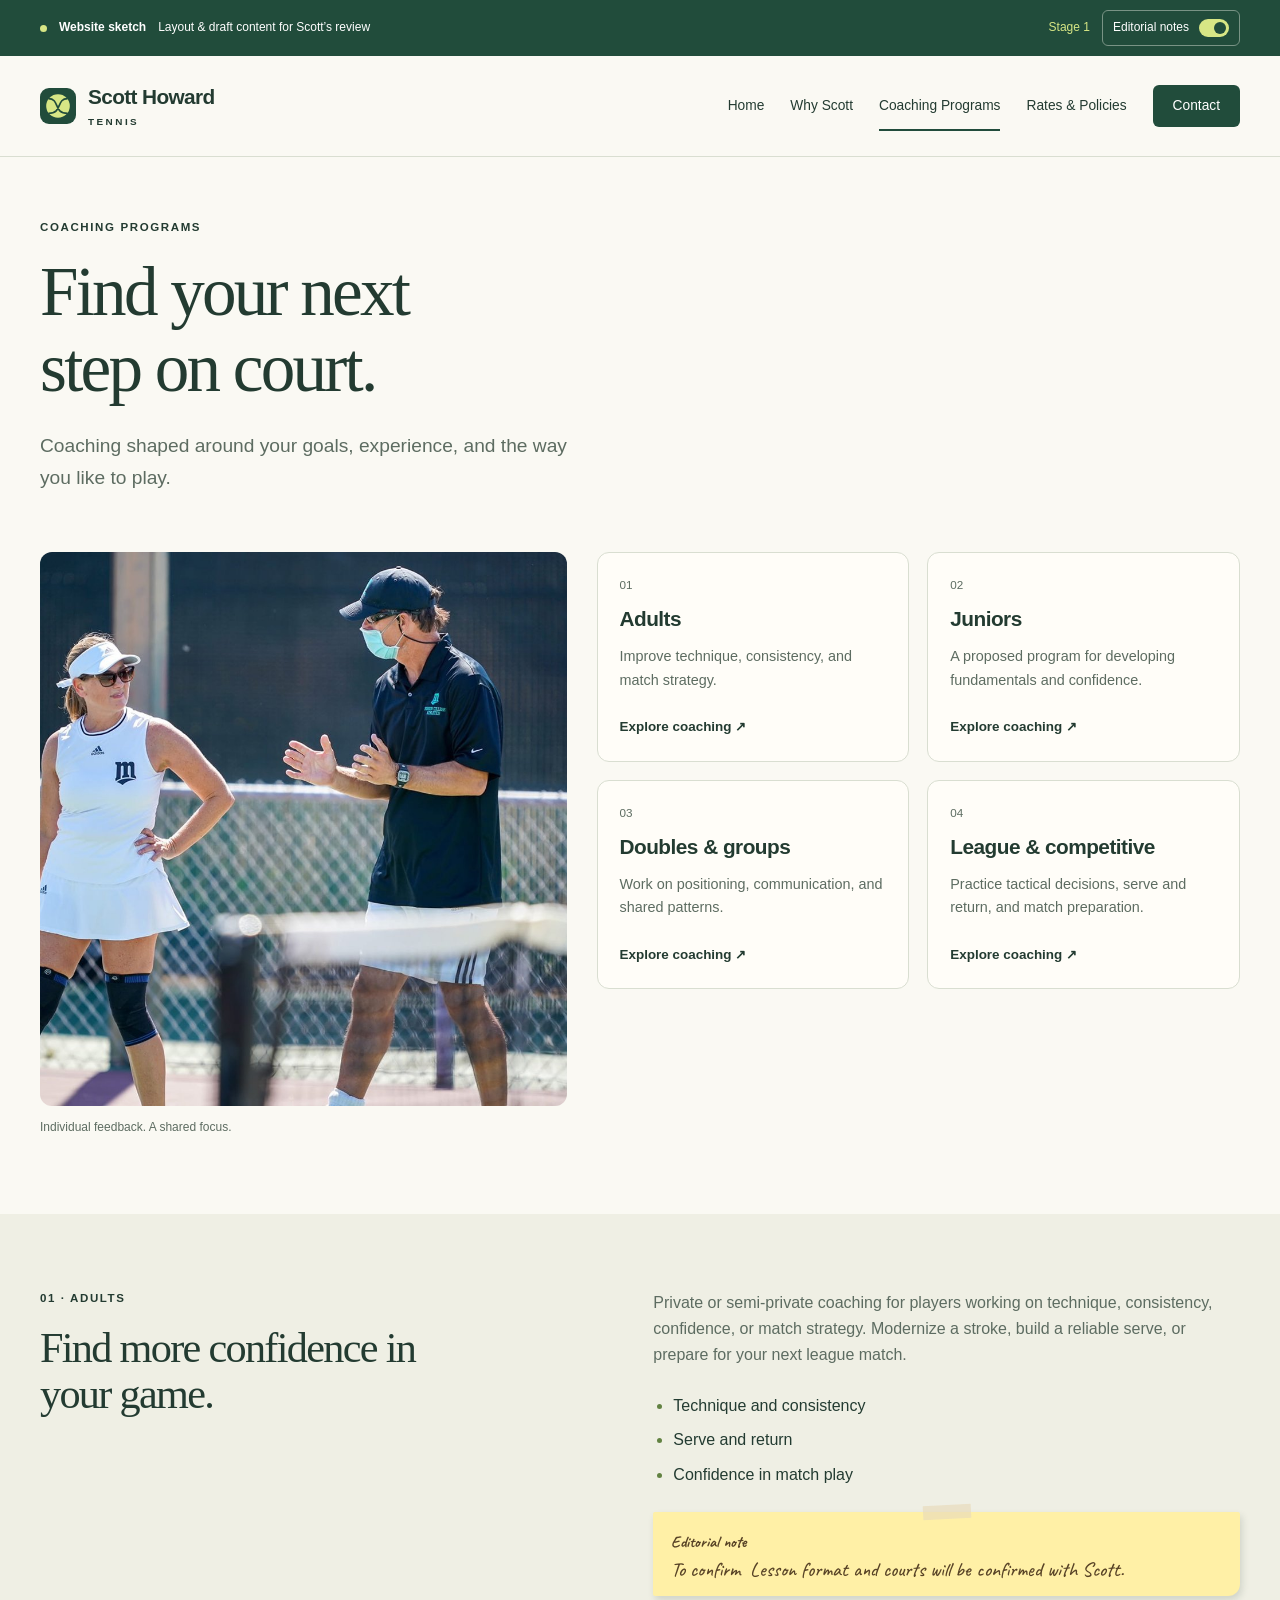
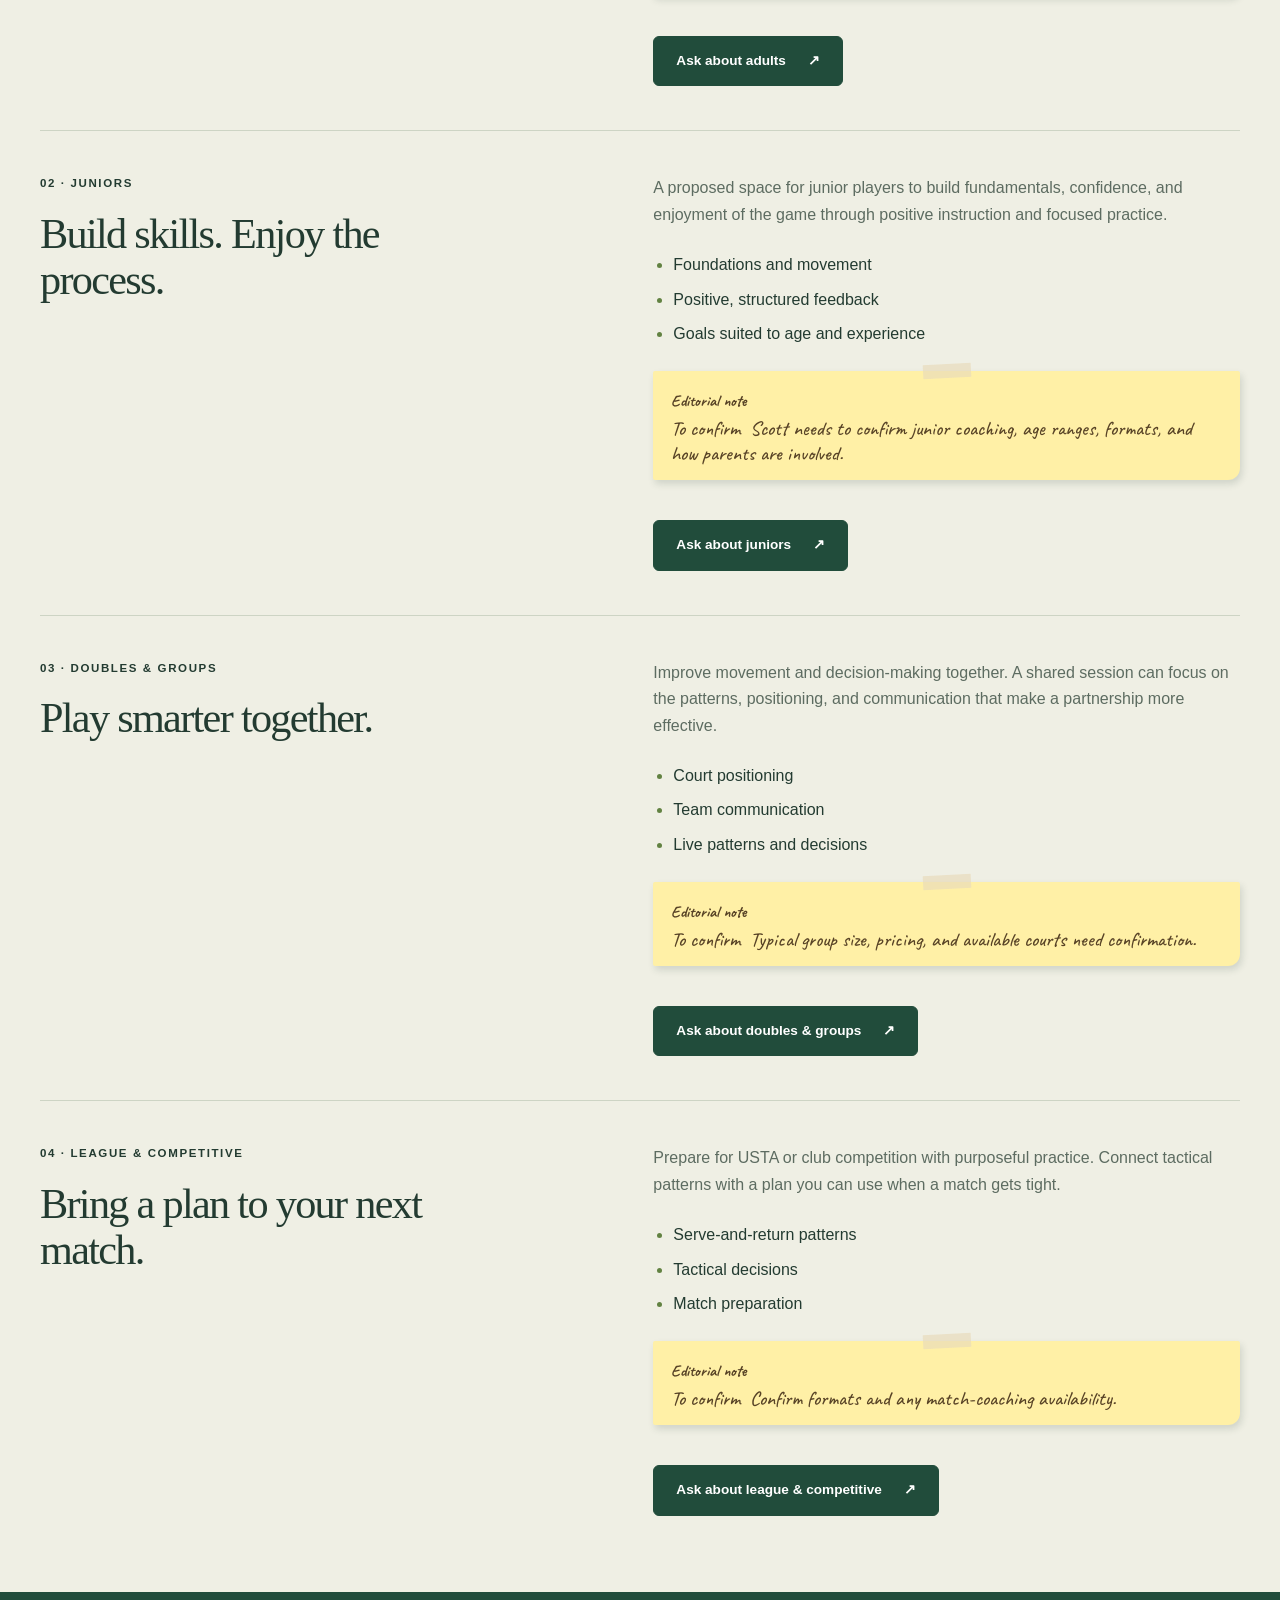
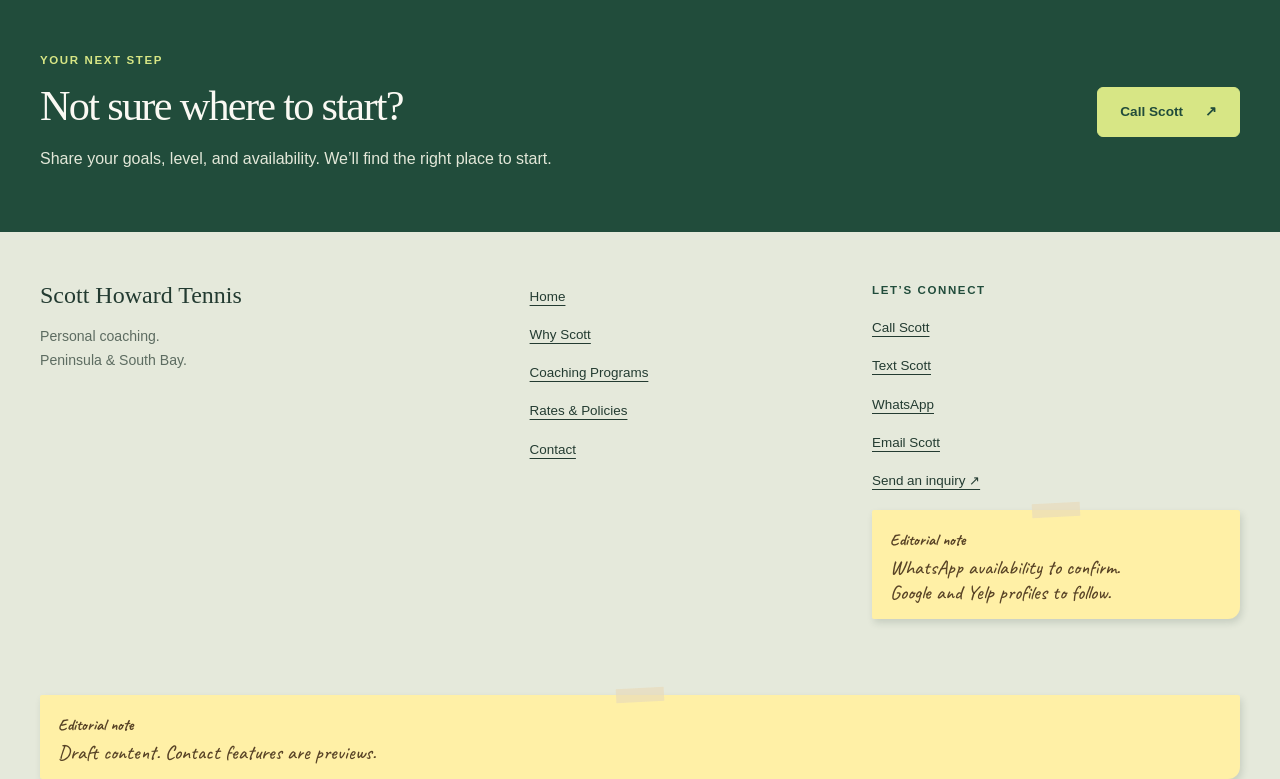
==== site/coaching-programs.html @ 25656913 "feat: add teaching clips and refine contact and payment flows" ====
<!doctype html>
<html lang="en">
<head>
  <meta charset="utf-8">
  <meta name="viewport" content="width=device-width, initial-scale=1">
  <meta name="robots" content="noindex, nofollow">
  <meta name="description" content="Layout preview for Scott Howard Tennis: personal coaching on the Peninsula and South Bay. Draft content for review.">
  <title>Coaching Programs — Scott Howard Tennis · Preview</title>
  <link rel="icon" href="assets/favicon.svg" type="image/svg+xml">
  <link rel="stylesheet" href="assets/css/styles.css">
  <script src="assets/js/site.js" defer></script>
</head>
<body>
  <a class="skip-link" href="#main">Skip to content</a>
  <aside class="preview-banner" aria-label="Preview status"><div class="container"><span class="preview-dot" aria-hidden="true"></span><strong>Website sketch</strong><span>Layout & draft content for Scott’s review</span><span class="preview-phase">Stage 1</span><button class="editorial-toggle" type="button" aria-pressed="true" aria-label="Show editorial notes" hidden><span>Editorial notes</span><span class="toggle-track" aria-hidden="true"></span></button></div></aside>
  <header class="site-header"><div class="container header-layout"><a class="brand" href="index.html" aria-label="Scott Howard Tennis home"><img src="assets/favicon.svg" alt="" width="36" height="36"><span>Scott Howard<small>TENNIS</small></span></a><nav class="desktop-nav" aria-label="Main navigation"><a href="index.html">Home</a><a href="why-scott.html">Why Scott</a><a href="coaching-programs.html" aria-current="page">Coaching Programs</a><a href="rates-and-policies.html">Rates & Policies</a><a href="contact.html">Contact</a></nav><details class="mobile-menu"><summary>Menu <span aria-hidden="true">☰</span></summary><nav aria-label="Mobile navigation"><a href="index.html">Home</a><a href="why-scott.html">Why Scott</a><a href="coaching-programs.html" aria-current="page">Coaching Programs</a><a href="rates-and-policies.html">Rates & Policies</a><a href="contact.html">Contact</a></nav></details></div></header>
  <main id="main"><header class="page-intro"><div class="container"><p class="eyebrow">Coaching programs</p><h1>Find your next<br>step on court.</h1><p class="lead">Coaching shaped around your goals, experience, and the way you like to play.</p></div></header><section class="section section-top"><div class="container program-overview"><figure class="photo "><img src="assets/images/teaching-tennis.jpg" alt="Scott Howard giving an adult player instruction beside the tennis net" width="1600" height="967" loading="lazy"><figcaption>Individual feedback. A shared focus.</figcaption></figure><div class="card-grid audience-grid"><a class="audience-card" href="#adults"><span class="card-number">01</span><h3>Adults</h3><p>Improve technique, consistency, and match strategy.</p><span class="text-link">Explore coaching <span aria-hidden="true">↗</span></span></a><a class="audience-card" href="#juniors"><span class="card-number">02</span><h3>Juniors</h3><p>A proposed program for developing fundamentals and confidence.</p><span class="text-link">Explore coaching <span aria-hidden="true">↗</span></span></a><a class="audience-card" href="#doubles-groups"><span class="card-number">03</span><h3>Doubles & groups</h3><p>Work on positioning, communication, and shared patterns.</p><span class="text-link">Explore coaching <span aria-hidden="true">↗</span></span></a><a class="audience-card" href="#competitive"><span class="card-number">04</span><h3>League & competitive</h3><p>Practice tactical decisions, serve and return, and match preparation.</p><span class="text-link">Explore coaching <span aria-hidden="true">↗</span></span></a></div></div></section><section class="section section-tinted"><div class="container program-sections"><article id="adults" class="program-detail"><div><p class="eyebrow">01 · Adults</p><h2>Find more confidence in your game.</h2></div><div class="prose"><p>Private or semi-private coaching for players working on technique, consistency, confidence, or match strategy. Modernize a stroke, build a reliable serve, or prepare for your next league match.</p><ul class="check-list"><li>Technique and consistency</li><li>Serve and return</li><li>Confidence in match play</li></ul><p data-editorial-note class="draft-note"><span>To confirm</span> Lesson format and courts will be confirmed with Scott.</p><a class="button" href="contact.html#inquiry">Ask about adults<span aria-hidden="true">↗</span></a></div></article><article id="juniors" class="program-detail"><div><p class="eyebrow">02 · Juniors</p><h2>Build skills. Enjoy the process.</h2></div><div class="prose"><p>A proposed space for junior players to build fundamentals, confidence, and enjoyment of the game through positive instruction and focused practice.</p><ul class="check-list"><li>Foundations and movement</li><li>Positive, structured feedback</li><li>Goals suited to age and experience</li></ul><p data-editorial-note class="draft-note"><span>To confirm</span> Scott needs to confirm junior coaching, age ranges, formats, and how parents are involved.</p><a class="button" href="contact.html#inquiry">Ask about juniors<span aria-hidden="true">↗</span></a></div></article><article id="doubles-groups" class="program-detail"><div><p class="eyebrow">03 · Doubles & groups</p><h2>Play smarter together.</h2></div><div class="prose"><p>Improve movement and decision-making together. A shared session can focus on the patterns, positioning, and communication that make a partnership more effective.</p><ul class="check-list"><li>Court positioning</li><li>Team communication</li><li>Live patterns and decisions</li></ul><p data-editorial-note class="draft-note"><span>To confirm</span> Typical group size, pricing, and available courts need confirmation.</p><a class="button" href="contact.html#inquiry">Ask about doubles & groups<span aria-hidden="true">↗</span></a></div></article><article id="competitive" class="program-detail"><div><p class="eyebrow">04 · League & competitive</p><h2>Bring a plan to your next match.</h2></div><div class="prose"><p>Prepare for USTA or club competition with purposeful practice. Connect tactical patterns with a plan you can use when a match gets tight.</p><ul class="check-list"><li>Serve-and-return patterns</li><li>Tactical decisions</li><li>Match preparation</li></ul><p data-editorial-note class="draft-note"><span>To confirm</span> Confirm formats and any match-coaching availability.</p><a class="button" href="contact.html#inquiry">Ask about league & competitive<span aria-hidden="true">↗</span></a></div></article></div></section><section class="cta-section"><div class="container cta-layout"><div><p class="eyebrow">Your next step</p><h2>Not sure where to start?</h2><p>Share your goals, level, and availability. We’ll find the right place to start.</p></div><a class="button" href="tel:+16502813680">Call Scott<span aria-hidden="true">↗</span></a></div></section></main>
  <footer class="site-footer"><div class="container"><div class="footer-main"><div><a class="footer-brand" href="index.html">Scott Howard Tennis</a><p>Personal coaching.<br>Peninsula & South Bay.</p></div><nav class="footer-nav" aria-label="Footer navigation"><a href="index.html">Home</a><a href="why-scott.html">Why Scott</a><a href="coaching-programs.html">Coaching Programs</a><a href="rates-and-policies.html">Rates & Policies</a><a href="contact.html">Contact</a></nav><div class="footer-contact"><p class="eyebrow">Let’s connect</p><div class="footer-contact-links"><a class="contact-link" href="tel:+16502813680">Call Scott</a><a class="contact-link" href="sms:+16502813680">Text Scott</a><a class="contact-link" href="https://wa.me/16502813680?text=Hi%20Scott%2C%20I%27d%20like%20to%20ask%20about%20tennis%20coaching.%20My%20level%2C%20goals%2C%20preferred%20location%2C%20and%20availability%20are%3A">WhatsApp</a><a class="contact-link" href="mailto:jscottiehoward61@yahoo.com?subject=Tennis%20coaching%20inquiry">Email Scott</a><a href="contact.html#inquiry">Send an inquiry ↗</a></div><p data-editorial-note class="small">WhatsApp availability to confirm.<br>Google and Yelp profiles to follow.</p></div></div><div class="footer-bottom" data-editorial-note><span>Draft content. Contact features are previews.</span></div></div></footer>
</body>
</html>
---- site/assets/css/styles.css ----
:root {
  --paper: #faf9f3;
  --tint: #efefe4;
  --ink: #233b31;
  --green: #214c3b;
  --muted: #5d6c61;
  --line: #d9ded1;
  --lime: #d7e685;
  --draft: #7e5128;
  --radius: 12px;
  --editorial-bar-height: 80px;
}
* { box-sizing: border-box; }
html { scroll-behavior: smooth; scroll-padding-top: calc(var(--editorial-bar-height) + 24px); }
body { margin: 0; background: var(--paper); color: var(--ink); font-family: -apple-system, BlinkMacSystemFont, 'Segoe UI', sans-serif; font-size: 16px; line-height: 1.65; }
a { color: inherit; text-underline-offset: 4px; }
a:hover { text-decoration-thickness: 2px; }
img { display: block; width: 100%; height: auto; }
button, input, select, textarea { font: inherit; }
button, a, summary { -webkit-tap-highlight-color: transparent; }
:focus-visible { outline: 3px solid #527523; outline-offset: 5px; }
h1, h2, h3, p, figure { margin: 0; }
h1, h2, h3 { line-height: 1.1; font-weight: 600; letter-spacing: -.04em; }
h1, h2 { font-family: Georgia, 'Times New Roman', serif; font-weight: 400; }
h1 { font-size: clamp(2.8rem, 5.4vw, 5.25rem); }
h2 { font-size: clamp(2.1rem, 3.3vw, 3.2rem); }
h3 { font-size: 1.3rem; letter-spacing: -.025em; }
p + p { margin-top: 16px; }
p { overflow-wrap: break-word; }
.container { width: min(1200px, calc(100% - 80px)); margin-inline: auto; }
.eyebrow { font-size: .72rem; font-weight: 700; letter-spacing: .14em; text-transform: uppercase; line-height: 1.5; }
.lead { font-size: clamp(1.05rem, 1.6vw, 1.2rem); color: var(--muted); max-width: 560px; }
.small { font-size: .82rem; }
.muted { color: var(--muted); }
.preview-banner { position: sticky; top: 0; z-index: 6; background: var(--green); color: #fff; font-size: .75rem; }
.preview-banner .container { display: flex; flex-wrap: wrap; align-items: center; gap: 12px; padding-block: 10px; }
.preview-dot { width: 7px; height: 7px; border-radius: 50%; background: var(--lime); flex-shrink: 0; }
.preview-phase { margin-left: auto; color: var(--lime); }
.editorial-toggle { display: inline-flex; align-items: center; gap: 10px; min-height: 36px; padding: 6px 10px; border: 1px solid #799385; border-radius: 6px; background: transparent; color: #fff; font-size: .75rem; cursor: pointer; }
.editorial-toggle[hidden] { display: none; }
.editorial-toggle:hover { background: #ffffff14; }
.editorial-toggle:focus-visible { outline-color: var(--lime); }
.toggle-track { display: inline-block; width: 30px; height: 18px; padding: 3px; border-radius: 20px; background: #718176; }
.toggle-track::after { content: ''; display: block; width: 12px; height: 12px; border-radius: 50%; background: #fff; }
.editorial-toggle[aria-pressed="true"] .toggle-track { background: var(--lime); }
.editorial-toggle[aria-pressed="true"] .toggle-track::after { transform: translateX(12px); background: var(--green); }
[data-editorial-placeholder] { display: none; }
html[data-editorial-notes-hidden] [data-editorial-note] { display: none !important; }
html[data-editorial-notes-hidden] [data-editorial-placeholder] { display: inline; }
.site-header { border-bottom: 1px solid var(--line); }
.header-layout { display: flex; align-items: center; justify-content: space-between; gap: 24px; min-height: 100px; }
.brand { display: flex; gap: 12px; align-items: center; text-decoration: none; font-size: 1.3rem; font-weight: 600; letter-spacing: -.03em; line-height: 1.2; }
.brand img { width: 36px; height: 36px; }
.brand small { display: block; font-size: .62rem; letter-spacing: .25em; margin-top: 6px; }
.desktop-nav { display: flex; align-items: center; gap: 26px; }
.desktop-nav a { font-size: .86rem; text-decoration: none; padding-block: 12px; }
.desktop-nav a[aria-current] { box-shadow: 0 2px 0 var(--green); }
.desktop-nav a:last-child { background: var(--green); color: #fff; padding: 10px 20px; border-radius: 6px; box-shadow: none; }
.mobile-menu { display: none; }
.hero { padding-block: 66px 72px; }
.hero-grid { display: grid; grid-template-columns: 1fr 1.07fr; gap: 48px; align-items: center; }
.hero-copy h1 { margin-top: 22px; }
.hero-copy .lead { margin-top: 26px; }
.button-row { display: flex; flex-wrap: wrap; gap: 12px; margin-top: 30px; }
.button { display: inline-flex; align-items: center; justify-content: space-between; gap: 22px; padding: 14px 22px; min-height: 48px; border: 1px solid var(--green); border-radius: 6px; background: var(--green); color: #fff; font-size: .85rem; font-weight: 600; text-decoration: none; line-height: 1.5; }
.button:hover { background: #163a2c; }
.button-secondary { color: var(--green); background: transparent; }
.button-secondary:hover { background: var(--tint); }
.hero-caption { font-size: .78rem; color: var(--muted); margin-top: 20px; }
.photo img { border-radius: var(--radius); object-fit: cover; }
.photo figcaption { color: var(--muted); font-size: .75rem; margin-top: 12px; }
/* The source hero is a split banner. Frame its right-hand photo without changing the asset. */
.hero-photo { width: 100%; max-width: 420px; justify-self: end; }
.hero-photo .image-window { aspect-ratio: .82; overflow: hidden; border-radius: var(--radius); }
.hero-photo img { width: 218.2%; max-width: none; height: 100%; object-fit: fill; transform: translateX(-54.17%); border-radius: 0; }
.authority-section { border-block: 1px solid var(--line); padding-block: 30px 36px; }
.section-heading { display: flex; align-items: flex-end; justify-content: space-between; gap: 48px; margin-bottom: 36px; }
.section-heading h2 { margin-top: 14px; }
.section-heading > p { color: var(--muted); max-width: 370px; }
.section-heading.compact { align-items: center; margin-bottom: 24px; }
.section-heading.compact > p { max-width: none; }
.authority-grid { display: grid; grid-template-columns: repeat(4, 1fr); }
.authority-grid > div { border-left: 1px solid var(--line); padding-left: 28px; }
.authority-grid > div:first-child { border: 0; padding-left: 0; }
.authority-value { font-family: Georgia, serif; font-size: 1.4rem; }
.authority-grid p { color: var(--muted); font-size: .78rem; margin-top: 6px; }
.section { padding-block: 76px; }
.section-tinted { background: var(--tint); }
.section-top { padding-top: 16px; }
.card-grid { display: grid; gap: 18px; }
.audience-grid { grid-template-columns: repeat(4, 1fr); }
.audience-card { background: #fffdf8; padding: 26px; border: 1px solid var(--line); border-radius: var(--radius); text-decoration: none; display: flex; flex-direction: column; align-items: flex-start; transition: border-color .15s, background .15s; }
.audience-card:hover { border-color: var(--green); background: #f4f5e9; }
.card-number { font-size: .73rem; color: var(--muted); padding-bottom: 30px; }
.audience-card p { font-size: .9rem; color: var(--muted); margin-top: 14px; margin-bottom: 24px; }
.text-link { font-size: .84rem; font-weight: 600; }
.contact-link { display: inline-flex; align-items: center; min-height: 44px; }
.audience-card .text-link { margin-top: auto; }
.draft-note { font-size: .8rem; color: var(--draft); margin-top: 20px; }
.draft-note > span { font-weight: 700; margin-right: 5px; }
.testimonial-grid { grid-template-columns: repeat(3, 1fr); }
.quote-card { padding: 30px; border: 1px solid var(--line); border-radius: var(--radius); background: var(--paper); }
.tag { display: inline-block; font-size: .68rem; font-weight: 600; letter-spacing: .04em; padding: 5px 10px; border-radius: 4px; background: #e5eacf; }
blockquote { font: 1.45rem/1.4 Georgia, serif; margin: 24px 0; }
.quote-card figcaption { font-size: .85rem; font-weight: 600; }
.quote-card figcaption span { display: block; font-size: .72rem; color: var(--draft); font-weight: 400; margin-top: 4px; }
.review-details { margin-top: 24px; font-size: .84rem; color: var(--muted); }
summary { cursor: pointer; padding-block: 10px; }
.review-details p { max-width: 760px; padding-top: 10px; }
.video-feature { margin-top: 36px; display: grid; grid-template-columns: 180px minmax(0, 1fr); align-items: center; gap: 28px; padding: 24px; border: 1px dashed #95a388; border-radius: var(--radius); }
.video-feature.is-playing { grid-template-columns: minmax(0, 1fr); }
.video-feature > * { min-width: 0; }
.video-frame { width: 100%; position: relative; aspect-ratio: 16 / 9; overflow: hidden; border-radius: var(--radius); background: #142a20; }
.video-feature.is-playing .video-frame { min-height: 200px; }
.video-launch { display: block; width: 100%; height: 100%; }
.video-launch img { width: 100%; height: 100%; object-fit: cover; }
.video-launch:focus-visible { outline-offset: -5px; outline-color: var(--lime); }
.video-play { position: absolute; left: 50%; top: 50%; transform: translate(-50%, -50%); display: grid; place-items: center; width: 44px; height: 44px; border: 2px solid var(--paper); border-radius: 50%; background: var(--green); color: var(--paper); font-size: 1.1rem; padding-left: 3px; }
.video-launch:hover .video-play { background: #163a2c; }
.video-frame iframe { position: absolute; inset: 0; width: 100%; height: 100%; border: 0; }
.video-copy h3 { margin-block: 8px; font: 400 1.5rem/1.2 Georgia, serif; }
.video-copy p:not(.eyebrow) { color: var(--muted); font-size: .9rem; }
.video-copy .text-link { display: inline-block; margin-top: 10px; }
.steps { list-style: none; display: grid; grid-template-columns: repeat(3, 1fr); padding: 0; gap: 40px; margin-block: 40px; }
.steps li { border-top: 1px solid var(--line); padding-top: 24px; }
.step-number { display: inline-block; font-size: .75rem; color: var(--muted); margin-bottom: 26px; }
.steps p { color: var(--muted); font-size: .93rem; margin-top: 14px; }
.cta-section { padding-block: 60px; background: var(--green); color: var(--paper); }
.cta-layout { display: flex; align-items: center; justify-content: space-between; gap: 30px; }
.cta-layout .eyebrow { color: var(--lime); margin-bottom: 14px; }
.cta-layout p:not(.eyebrow) { margin-top: 16px; max-width: 560px; color: #e3e8d9; }
.cta-layout .button { background: var(--lime); color: var(--green); border-color: var(--lime); flex-shrink: 0; }
.page-intro { padding-block: 62px 42px; }
.page-intro h1 { margin-block: 18px 24px; }
.split-layout { display: grid; grid-template-columns: 1fr 1fr; gap: 64px; align-items: center; }
.split-layout .photo img { aspect-ratio: 1.1; }
.prose h2 { margin-block: 16px 24px; }
.prose > p { color: var(--muted); }
.prose .draft-note { color: var(--draft); }
.check-list { padding-left: 20px; margin-block: 24px; }
.check-list li { margin-block: 8px; }
.check-list li::marker { color: #628242; }
.timeline-item { display: grid; grid-template-columns: 1fr 1.35fr; gap: 64px; padding-block: 30px; border-top: 1px solid #cdd4c4; }
.timeline-item h3 { margin-top: 14px; font-size: 1.6rem; font-family: Georgia, serif; font-weight: 400; }
.timeline-item p { color: var(--muted); }
.timeline-item .text-link { display: inline-block; margin-top: 14px; }
.program-overview { display: grid; grid-template-columns: .9fr 1.1fr; gap: 30px; align-items: start; }
.program-overview .photo img { aspect-ratio: .95; }
.program-overview .audience-grid { grid-template-columns: repeat(2, 1fr); }
.program-overview .audience-card { padding: 22px; }
.program-overview .card-number { padding-bottom: 14px; }
.program-detail { display: grid; grid-template-columns: 1fr 1.1fr; gap: 80px; padding-block: 44px; border-top: 1px solid #cdd4c4; scroll-margin-top: 24px; }
.program-detail:first-child { padding-top: 0; border-top: 0; }
.program-detail:last-child { padding-bottom: 0; }
.program-detail h2 { margin-top: 18px; max-width: 390px; }
.program-detail .button { margin-top: 24px; }
.notice { padding: 16px 20px; border-left: 3px solid #b39758; background: #f3eedc; color: #6e552d; font-size: .86rem; margin-bottom: 30px; }
.rates-grid { grid-template-columns: repeat(2, 1fr); gap: 24px; }
.info-card { padding: 32px; border: 1px solid var(--line); border-radius: var(--radius); background: #fffdf8; }
.info-card h2 { font-size: 2rem; margin-block: 16px 24px; }
.info-card > p:not(.eyebrow) { color: var(--muted); }
.info-card h3 + p { margin-top: 12px; }
.venmo-desktop { width: 200px; margin-top: 20px; text-align: center; }
.venmo-logo { width: 110px; height: auto; }
.venmo-desktop .venmo-logo { margin: 16px auto 0; }
.venmo-button { gap: 24px; padding: 18px 22px; }
.venmo-desktop .venmo-qr { width: 200px; height: 200px; background: #fff; }
.venmo-desktop figcaption { margin-top: 10px; font-size: .8rem; color: var(--muted); }
.venmo-mobile { display: none; }
.venmo-mobile .button { margin-block: 18px 10px; }
.payment-alternatives { margin-block: 24px 16px; }
.payment-alternatives p { color: var(--muted); }
.rate-list { margin: 0; }
.rate-list > div { display: flex; flex-wrap: wrap; justify-content: space-between; gap: 16px; padding-block: 14px; border-top: 1px solid var(--line); font-size: .9rem; }
.rate-list dd { margin: 0; color: var(--draft); }
.rate-subtext { display: block; margin-top: 4px; color: var(--muted); font-size: .75rem; }
.plain-list { padding-left: 20px; color: var(--muted); }
.plain-list li { margin-bottom: 8px; }
.bring-layout { display: grid; grid-template-columns: 1fr 1fr; gap: 60px; }
.bring-layout h2 { margin-top: 18px; }
.bring-list { padding: 0; list-style: none; margin: 0; }
.bring-list li { border-bottom: 1px solid #cdd4c4; padding: 14px 0; }
.bring-list span { color: var(--muted); font-size: .75rem; padding-right: 24px; }
.contact-methods { display: grid; grid-template-columns: repeat(4, 1fr); gap: 16px; margin-bottom: 24px; }
.contact-method { padding: 24px; border: 1px solid var(--line); border-radius: var(--radius); }
.contact-method h2 { font-size: 1.8rem; margin-block: 18px 14px; }
.contact-method p:not(.eyebrow) { color: var(--muted); font-size: .88rem; margin-bottom: 20px; }
.contact-layout { display: grid; grid-template-columns: 1.2fr .8fr; gap: 64px; align-items: start; }
.contact-layout h2 { margin-block: 14px 20px; }
.contact-layout > div > p:not(.eyebrow) { color: var(--muted); }
.contact-photo img { max-height: 760px; object-position: center top; }
.form-preview { margin-top: 28px; }
.form-preview .draft-note { margin-bottom: 24px; }
fieldset { border: 0; padding: 0; margin: 0; min-width: 0; }
.form-grid { display: grid; grid-template-columns: repeat(2, 1fr); gap: 20px; }
.contact-fields { display: grid; gap: 20px; }
.form-wide { grid-column: 1 / -1; }
.form-select-help { margin-top: 8px; font-size: .75rem; color: var(--muted); }
select[multiple] { padding: 6px; }
select[multiple] option { padding: 8px; }
label { display: block; font-size: .8rem; font-weight: 600; margin-bottom: 8px; }
input, select, textarea { width: 100%; min-height: 48px; padding: 12px 14px; border: 1px solid #bac3b0; border-radius: 5px; background: var(--paper); font-size: .86rem; color: var(--ink); }
input:disabled, select:disabled, textarea:disabled { opacity: 1; -webkit-text-fill-color: var(--muted); }
.form-preview .button:disabled { margin-top: 24px; opacity: .55; cursor: not-allowed; }
.form-preview .button:disabled:hover { background: var(--green); }
.site-footer { background: #e5e9db; padding-top: 50px; }
.footer-main { display: grid; grid-template-columns: 1.2fr .8fr 1fr; gap: 48px; padding-bottom: 44px; }
.footer-brand { font: 1.5rem Georgia, serif; text-decoration: none; }
.footer-main p { font-size: .88rem; color: var(--muted); margin-top: 14px; }
.footer-nav, .footer-contact-links { display: flex; flex-direction: column; align-items: flex-start; gap: 8px; font-size: .84rem; }
.footer-nav a, .footer-contact-links a { padding-block: 4px; min-height: 0; }
.footer-contact-links { margin-top: 14px; }
.footer-contact p.eyebrow { margin-top: 0; font-size: .72rem; color: var(--green); }
.footer-contact p.small { font-size: .73rem; }
.footer-bottom { display: flex; justify-content: space-between; gap: 24px; border-top: 1px solid #cad2be; padding-block: 20px; font-size: .73rem; color: var(--muted); }
.skip-link { position: absolute; left: 16px; top: -100px; z-index: 10; background: var(--lime); padding: 14px; }
.skip-link:focus { top: 12px; }
.visually-hidden { position: absolute; width: 1px; height: 1px; overflow: hidden; clip-path: inset(50%); white-space: nowrap; }
@media (max-width: 1050px) {
  .container { width: min(1200px, calc(100% - 48px)); }
  .desktop-nav { gap: 16px; }
  .desktop-nav a { font-size: .78rem; }
  .hero-grid { gap: 30px; }

  .audience-grid { grid-template-columns: repeat(2, 1fr); }
  .contact-methods { grid-template-columns: repeat(2, 1fr); }
  .split-layout, .contact-layout { gap: 36px; }
}
@media (max-width: 780px) {
  .venmo-desktop { display: none; }
  .venmo-mobile { display: block; }
  .desktop-nav { display: none; }
  .header-layout { min-height: 84px; position: relative; }
  .mobile-menu { display: block; }
  .mobile-menu summary { list-style: none; display: flex; gap: 12px; align-items: center; padding: 12px; font-size: .85rem; }
  .mobile-menu summary::-webkit-details-marker { display: none; }
  .mobile-menu nav { position: absolute; right: 0; left: 0; top: calc(100% - 2px); z-index: 5; background: var(--paper); border: 1px solid var(--line); border-radius: 8px; box-shadow: 0 12px 24px #233b311a; padding: 12px; }
  .mobile-menu nav a { display: block; padding: 12px 14px; text-decoration: none; }
  .mobile-menu nav a[aria-current] { background: var(--tint); border-radius: 4px; }
  .hero { padding-block: 42px; }
  .hero-grid, .split-layout, .program-overview, .program-detail, .contact-layout, .bring-layout { grid-template-columns: 1fr; gap: 32px; }
  .hero-copy h1 { margin-top: 16px; }
  .hero-photo { max-width: 380px; justify-self: center; }
  .authority-grid { grid-template-columns: repeat(2, 1fr); gap: 24px; }
  .authority-grid > div { padding-left: 16px; }
  .authority-grid > div:nth-child(odd) { border: 0; padding-left: 0; }
  .section { padding-block: 48px; }
  .section-top { padding-top: 12px; }
  .section-heading { align-items: flex-start; flex-direction: column; gap: 20px; margin-bottom: 28px; }
  .section-heading > p { max-width: 560px; }
  .section-heading.compact { align-items: flex-start; gap: 8px; }
  .testimonial-grid, .steps { grid-template-columns: 1fr; }
  .video-feature { grid-template-columns: 120px minmax(0, 1fr); gap: 20px; padding: 20px; }
  .steps { gap: 24px; margin-block: 30px; }
  .step-number { margin-bottom: 14px; }
  .steps p { max-width: 500px; }
  .cta-layout { flex-direction: column; align-items: flex-start; }
  .cta-section { padding-block: 42px; }
  .page-intro { padding-block: 42px 30px; }
  .split-layout .photo img { aspect-ratio: 1.4; }
  .timeline-item { grid-template-columns: 1fr; gap: 18px; }
  .program-overview .photo img { aspect-ratio: 1.5; }
  .program-detail { padding-block: 36px; }
  .program-detail h2 { max-width: 560px; }
  .rates-grid { grid-template-columns: 1fr; }
  .contact-photo { max-width: 440px; }
  .footer-main { grid-template-columns: 1fr 1fr; gap: 32px; }
  .footer-contact { grid-column: 1 / -1; }
  .footer-bottom { flex-direction: column; gap: 6px; }
}
@media (max-width: 480px) {
  .container { width: calc(100% - 36px); }
  .preview-banner .container { gap: 8px; flex-wrap: wrap; padding-block: 8px; }
  .preview-banner .container > span:not([class]) { flex-basis: calc(100% - 20px); padding-left: 15px; order: 2; }
  .preview-phase { font-size: .68rem; }
  .editorial-toggle { margin-left: auto; min-height: 44px; }
  h1 { font-size: 2.65rem; }
  .audience-grid, .program-overview .audience-grid, .contact-methods { grid-template-columns: 1fr; }
  .audience-card { padding: 24px; }
  .card-number { padding-bottom: 18px; }
  .button-row .button { flex-grow: 1; }
  .authority-value { font-size: 1.15rem; }
  .quote-card, .info-card { padding: 24px; }
  .form-grid, .footer-main { grid-template-columns: 1fr; }
  .video-feature { grid-template-columns: 84px minmax(0, 1fr); gap: 16px; padding: 18px; }
  .video-copy h3 { font-size: 1.2rem; }
  .video-play { width: 32px; height: 32px; font-size: .8rem; }
  .footer-contact { grid-column: auto; }
}
@media (prefers-reduced-motion: reduce) {
  html { scroll-behavior: auto; }
  * { transition: none !important; }
}

/* Editorial commentary uses a shared sticky-note treatment, including inline notes. */
@font-face {
  font-family: 'Caveat';
  src: url('../fonts/Caveat.ttf') format('truetype');
  font-style: normal;
  font-weight: 400 700;
  font-display: swap;
}
[data-editorial-note] {
  position: relative;
  max-width: 100%;
  margin-block: 16px;
  padding: 20px 18px 14px;
  border: 0;
  border-radius: 2px 2px 12px 2px;
  background: #fff0a6;
  box-shadow: 2px 4px 7px #233b3126;
  color: #584326 !important;
  font: 500 1.25rem/1.25 'Caveat', 'Bradley Hand', cursive !important;
  letter-spacing: normal;
  text-transform: none;
  overflow-wrap: anywhere;
}
[data-editorial-note]::before {
  content: 'Editorial note';
  display: block;
  margin-bottom: 5px;
  font-size: 1rem;
  font-weight: 700;
}
[data-editorial-note]::after {
  content: '';
  position: absolute;
  top: -7px;
  left: calc(50% - 24px);
  width: 48px;
  height: 14px;
  background: #e9dcbaaa;
  transform: rotate(-3deg);
  pointer-events: none;
}
span[data-editorial-note] { display: inline-block; vertical-align: middle; margin: 10px 6px; padding: 14px 12px 10px; }
[data-editorial-note] > p, [data-editorial-note] > span { color: inherit; font: inherit; }
[data-editorial-note] > summary { padding-block: 4px; }
.footer-bottom[data-editorial-note] { display: block; margin-bottom: 0; }
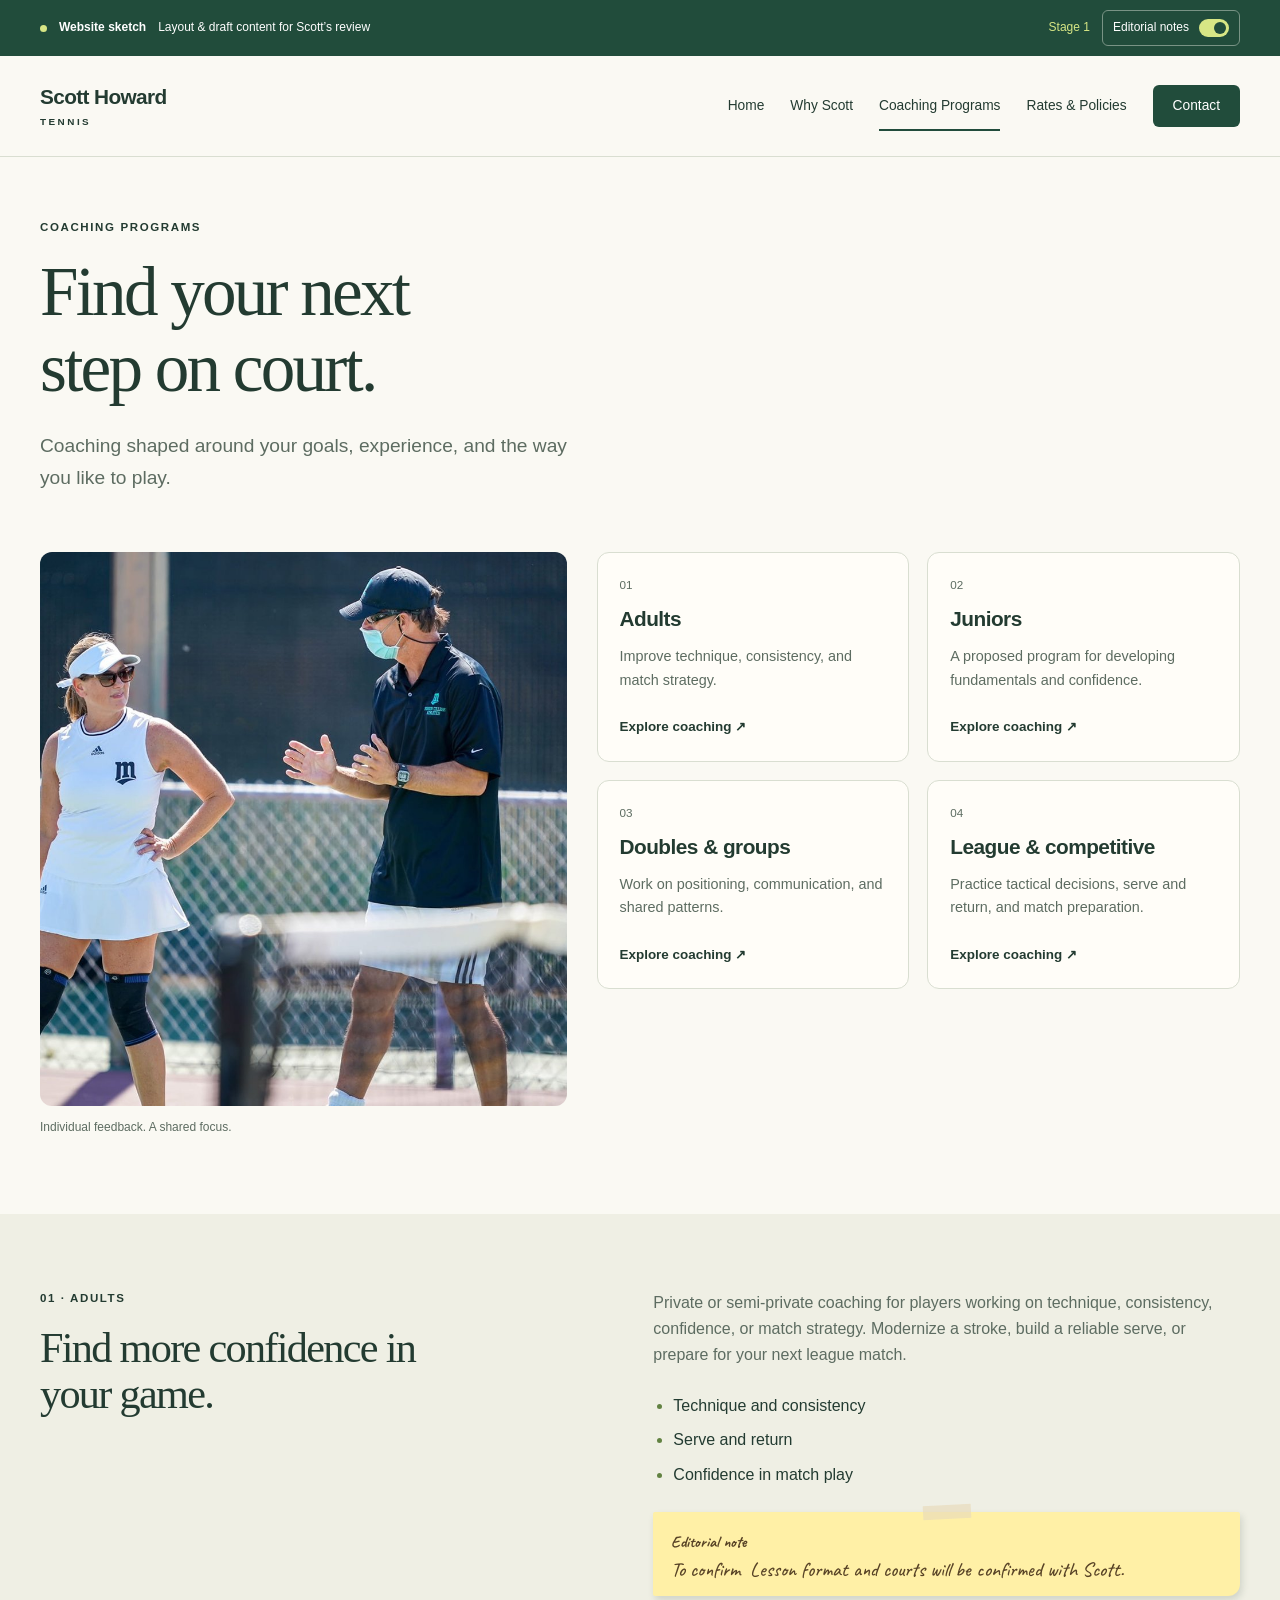
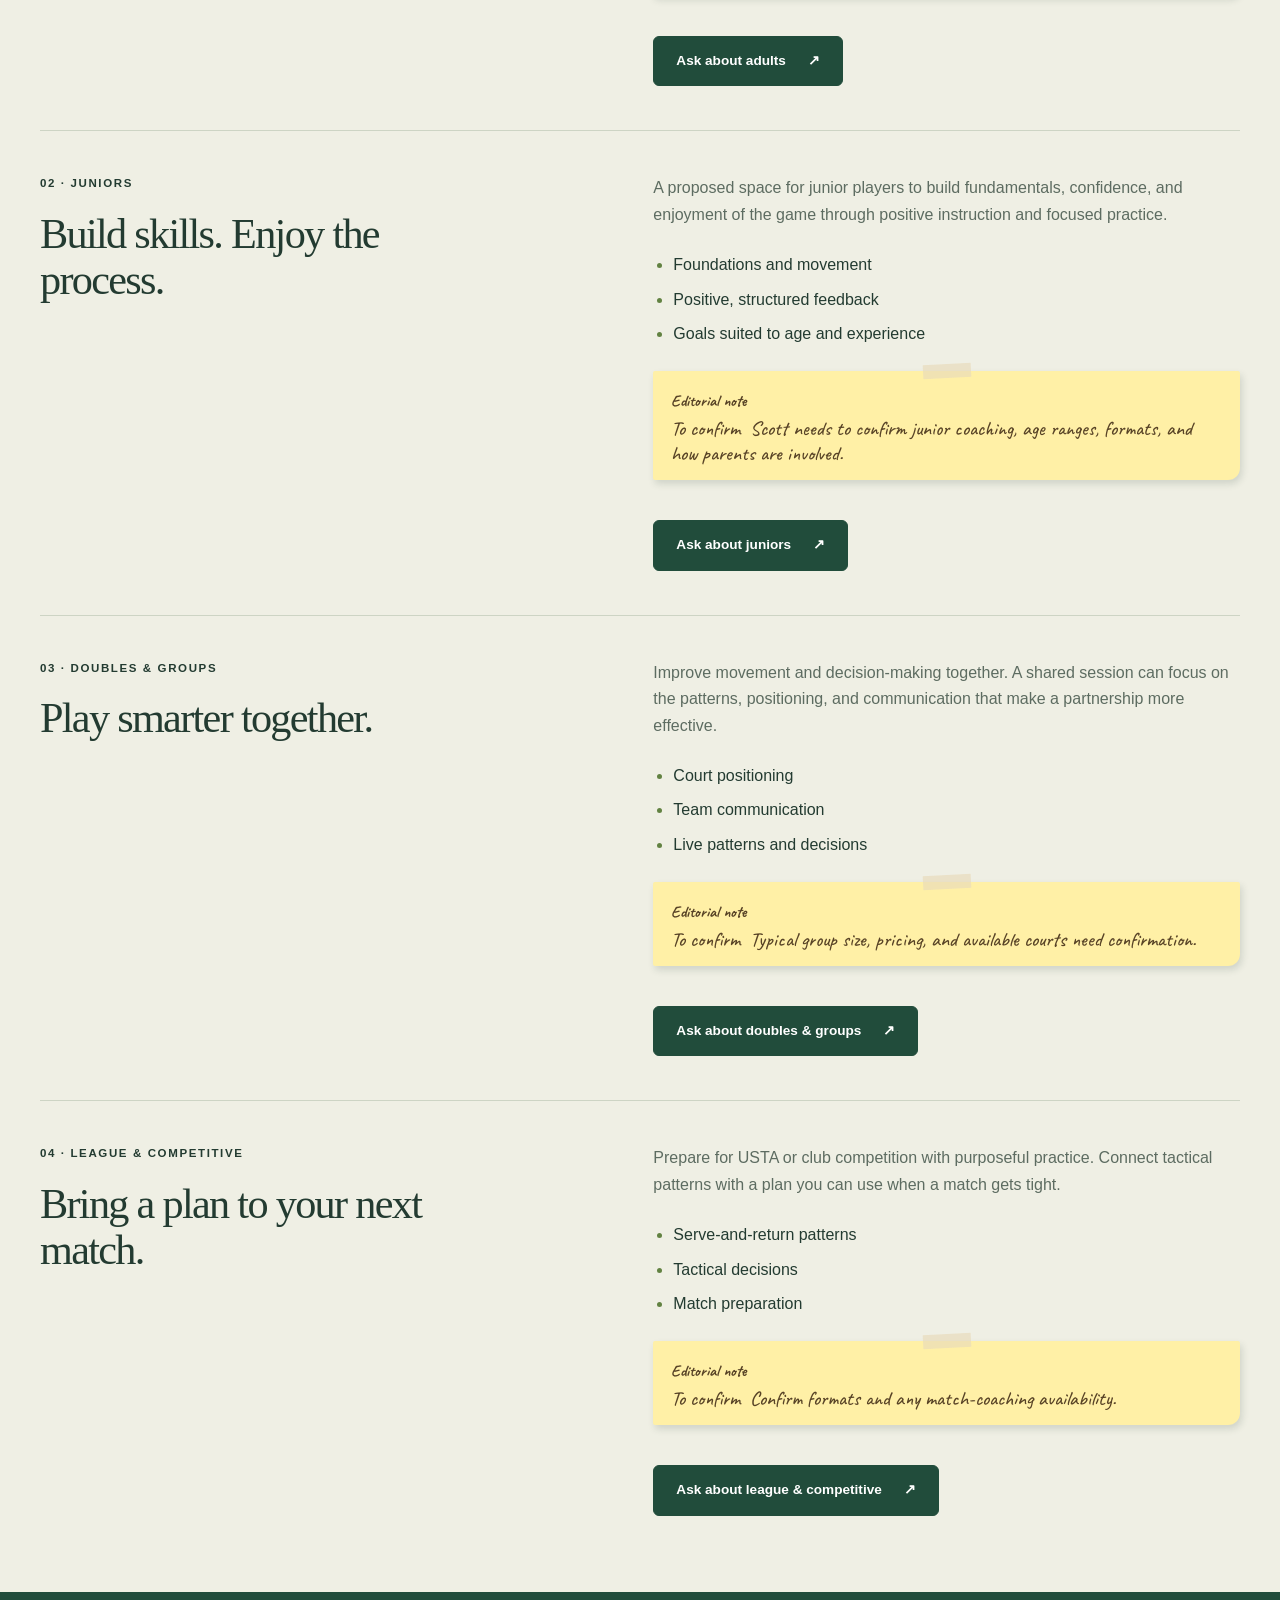
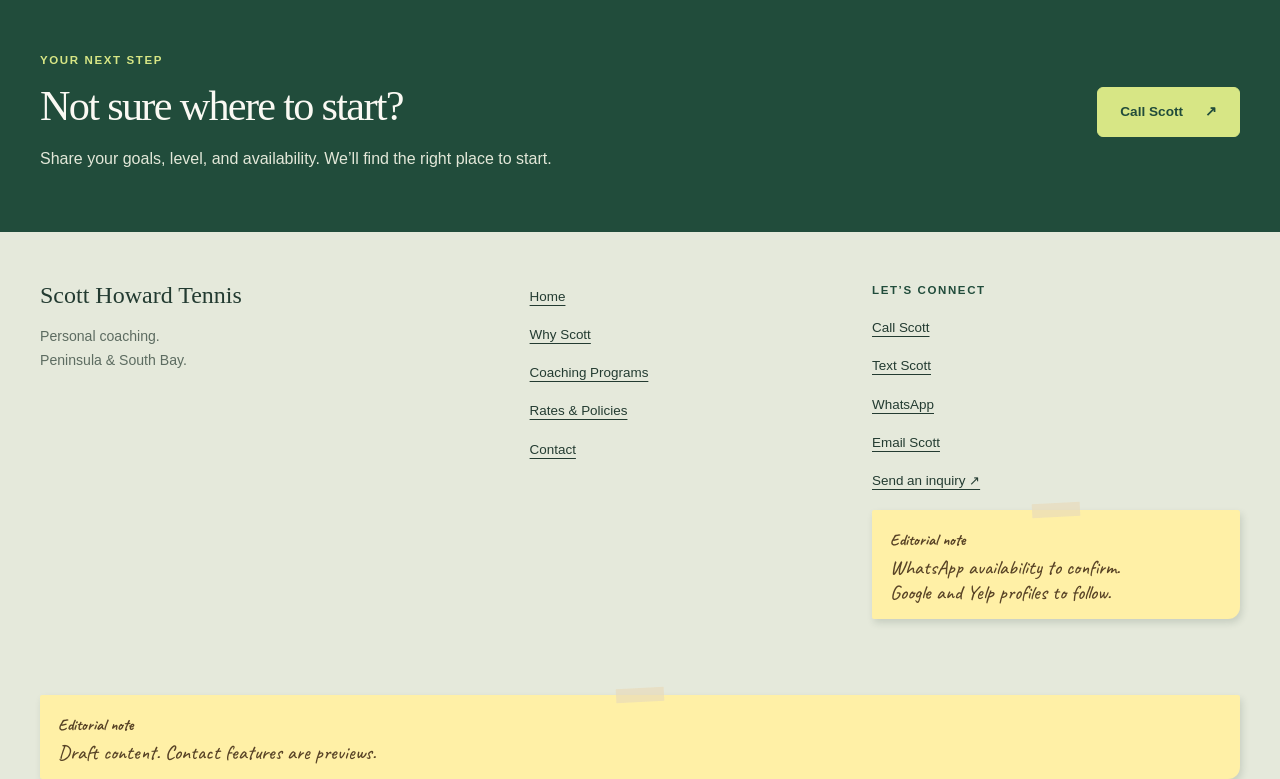
==== commit 83610eb1: "feat: simplify header and update rates and policies" ====
--- a/site/coaching-programs.html
+++ b/site/coaching-programs.html
@@ -13,7 +13,7 @@
 <body>
   <a class="skip-link" href="#main">Skip to content</a>
   <aside class="preview-banner" aria-label="Preview status"><div class="container"><span class="preview-dot" aria-hidden="true"></span><strong>Website sketch</strong><span>Layout & draft content for Scott’s review</span><span class="preview-phase">Stage 1</span><button class="editorial-toggle" type="button" aria-pressed="true" aria-label="Show editorial notes" hidden><span>Editorial notes</span><span class="toggle-track" aria-hidden="true"></span></button></div></aside>
-  <header class="site-header"><div class="container header-layout"><a class="brand" href="index.html" aria-label="Scott Howard Tennis home"><img src="assets/favicon.svg" alt="" width="36" height="36"><span>Scott Howard<small>TENNIS</small></span></a><nav class="desktop-nav" aria-label="Main navigation"><a href="index.html">Home</a><a href="why-scott.html">Why Scott</a><a href="coaching-programs.html" aria-current="page">Coaching Programs</a><a href="rates-and-policies.html">Rates & Policies</a><a href="contact.html">Contact</a></nav><details class="mobile-menu"><summary>Menu <span aria-hidden="true">☰</span></summary><nav aria-label="Mobile navigation"><a href="index.html">Home</a><a href="why-scott.html">Why Scott</a><a href="coaching-programs.html" aria-current="page">Coaching Programs</a><a href="rates-and-policies.html">Rates & Policies</a><a href="contact.html">Contact</a></nav></details></div></header>
+  <header class="site-header"><div class="container header-layout"><a class="brand" href="index.html" aria-label="Scott Howard Tennis home"><span>Scott Howard<small>TENNIS</small></span></a><nav class="desktop-nav" aria-label="Main navigation"><a href="index.html">Home</a><a href="why-scott.html">Why Scott</a><a href="coaching-programs.html" aria-current="page">Coaching Programs</a><a href="rates-and-policies.html">Rates & Policies</a><a href="contact.html">Contact</a></nav><details class="mobile-menu"><summary>Menu <span aria-hidden="true">☰</span></summary><nav aria-label="Mobile navigation"><a href="index.html">Home</a><a href="why-scott.html">Why Scott</a><a href="coaching-programs.html" aria-current="page">Coaching Programs</a><a href="rates-and-policies.html">Rates & Policies</a><a href="contact.html">Contact</a></nav></details></div></header>
   <main id="main"><header class="page-intro"><div class="container"><p class="eyebrow">Coaching programs</p><h1>Find your next<br>step on court.</h1><p class="lead">Coaching shaped around your goals, experience, and the way you like to play.</p></div></header><section class="section section-top"><div class="container program-overview"><figure class="photo "><img src="assets/images/teaching-tennis.jpg" alt="Scott Howard giving an adult player instruction beside the tennis net" width="1600" height="967" loading="lazy"><figcaption>Individual feedback. A shared focus.</figcaption></figure><div class="card-grid audience-grid"><a class="audience-card" href="#adults"><span class="card-number">01</span><h3>Adults</h3><p>Improve technique, consistency, and match strategy.</p><span class="text-link">Explore coaching <span aria-hidden="true">↗</span></span></a><a class="audience-card" href="#juniors"><span class="card-number">02</span><h3>Juniors</h3><p>A proposed program for developing fundamentals and confidence.</p><span class="text-link">Explore coaching <span aria-hidden="true">↗</span></span></a><a class="audience-card" href="#doubles-groups"><span class="card-number">03</span><h3>Doubles & groups</h3><p>Work on positioning, communication, and shared patterns.</p><span class="text-link">Explore coaching <span aria-hidden="true">↗</span></span></a><a class="audience-card" href="#competitive"><span class="card-number">04</span><h3>League & competitive</h3><p>Practice tactical decisions, serve and return, and match preparation.</p><span class="text-link">Explore coaching <span aria-hidden="true">↗</span></span></a></div></div></section><section class="section section-tinted"><div class="container program-sections"><article id="adults" class="program-detail"><div><p class="eyebrow">01 · Adults</p><h2>Find more confidence in your game.</h2></div><div class="prose"><p>Private or semi-private coaching for players working on technique, consistency, confidence, or match strategy. Modernize a stroke, build a reliable serve, or prepare for your next league match.</p><ul class="check-list"><li>Technique and consistency</li><li>Serve and return</li><li>Confidence in match play</li></ul><p data-editorial-note class="draft-note"><span>To confirm</span> Lesson format and courts will be confirmed with Scott.</p><a class="button" href="contact.html#inquiry">Ask about adults<span aria-hidden="true">↗</span></a></div></article><article id="juniors" class="program-detail"><div><p class="eyebrow">02 · Juniors</p><h2>Build skills. Enjoy the process.</h2></div><div class="prose"><p>A proposed space for junior players to build fundamentals, confidence, and enjoyment of the game through positive instruction and focused practice.</p><ul class="check-list"><li>Foundations and movement</li><li>Positive, structured feedback</li><li>Goals suited to age and experience</li></ul><p data-editorial-note class="draft-note"><span>To confirm</span> Scott needs to confirm junior coaching, age ranges, formats, and how parents are involved.</p><a class="button" href="contact.html#inquiry">Ask about juniors<span aria-hidden="true">↗</span></a></div></article><article id="doubles-groups" class="program-detail"><div><p class="eyebrow">03 · Doubles & groups</p><h2>Play smarter together.</h2></div><div class="prose"><p>Improve movement and decision-making together. A shared session can focus on the patterns, positioning, and communication that make a partnership more effective.</p><ul class="check-list"><li>Court positioning</li><li>Team communication</li><li>Live patterns and decisions</li></ul><p data-editorial-note class="draft-note"><span>To confirm</span> Typical group size, pricing, and available courts need confirmation.</p><a class="button" href="contact.html#inquiry">Ask about doubles & groups<span aria-hidden="true">↗</span></a></div></article><article id="competitive" class="program-detail"><div><p class="eyebrow">04 · League & competitive</p><h2>Bring a plan to your next match.</h2></div><div class="prose"><p>Prepare for USTA or club competition with purposeful practice. Connect tactical patterns with a plan you can use when a match gets tight.</p><ul class="check-list"><li>Serve-and-return patterns</li><li>Tactical decisions</li><li>Match preparation</li></ul><p data-editorial-note class="draft-note"><span>To confirm</span> Confirm formats and any match-coaching availability.</p><a class="button" href="contact.html#inquiry">Ask about league & competitive<span aria-hidden="true">↗</span></a></div></article></div></section><section class="cta-section"><div class="container cta-layout"><div><p class="eyebrow">Your next step</p><h2>Not sure where to start?</h2><p>Share your goals, level, and availability. We’ll find the right place to start.</p></div><a class="button" href="tel:+16502813680">Call Scott<span aria-hidden="true">↗</span></a></div></section></main>
   <footer class="site-footer"><div class="container"><div class="footer-main"><div><a class="footer-brand" href="index.html">Scott Howard Tennis</a><p>Personal coaching.<br>Peninsula & South Bay.</p></div><nav class="footer-nav" aria-label="Footer navigation"><a href="index.html">Home</a><a href="why-scott.html">Why Scott</a><a href="coaching-programs.html">Coaching Programs</a><a href="rates-and-policies.html">Rates & Policies</a><a href="contact.html">Contact</a></nav><div class="footer-contact"><p class="eyebrow">Let’s connect</p><div class="footer-contact-links"><a class="contact-link" href="tel:+16502813680">Call Scott</a><a class="contact-link" href="sms:+16502813680">Text Scott</a><a class="contact-link" href="https://wa.me/16502813680?text=Hi%20Scott%2C%20I%27d%20like%20to%20ask%20about%20tennis%20coaching.%20My%20level%2C%20goals%2C%20preferred%20location%2C%20and%20availability%20are%3A">WhatsApp</a><a class="contact-link" href="mailto:jscottiehoward61@yahoo.com?subject=Tennis%20coaching%20inquiry">Email Scott</a><a href="contact.html#inquiry">Send an inquiry ↗</a></div><p data-editorial-note class="small">WhatsApp availability to confirm.<br>Google and Yelp profiles to follow.</p></div></div><div class="footer-bottom" data-editorial-note><span>Draft content. Contact features are previews.</span></div></div></footer>
 </body>
--- a/site/assets/css/styles.css
+++ b/site/assets/css/styles.css
@@ -50,7 +50,6 @@
 .site-header { border-bottom: 1px solid var(--line); }
 .header-layout { display: flex; align-items: center; justify-content: space-between; gap: 24px; min-height: 100px; }
 .brand { display: flex; gap: 12px; align-items: center; text-decoration: none; font-size: 1.3rem; font-weight: 600; letter-spacing: -.03em; line-height: 1.2; }
-.brand img { width: 36px; height: 36px; }
 .brand small { display: block; font-size: .62rem; letter-spacing: .25em; margin-top: 6px; }
 .desktop-nav { display: flex; align-items: center; gap: 26px; }
 .desktop-nav a { font-size: .86rem; text-decoration: none; padding-block: 12px; }
@@ -160,27 +159,14 @@
 .info-card h2 { font-size: 2rem; margin-block: 16px 24px; }
 .info-card > p:not(.eyebrow) { color: var(--muted); }
 .info-card h3 + p { margin-top: 12px; }
-.venmo-desktop { width: 200px; margin-top: 20px; text-align: center; }
-.venmo-logo { width: 110px; height: auto; }
-.venmo-desktop .venmo-logo { margin: 16px auto 0; }
-.venmo-button { gap: 24px; padding: 18px 22px; }
-.venmo-desktop .venmo-qr { width: 200px; height: 200px; background: #fff; }
-.venmo-desktop figcaption { margin-top: 10px; font-size: .8rem; color: var(--muted); }
-.venmo-mobile { display: none; }
-.venmo-mobile .button { margin-block: 18px 10px; }
-.payment-alternatives { margin-block: 24px 16px; }
+.payment-alternatives { margin-bottom: 16px; }
 .payment-alternatives p { color: var(--muted); }
 .rate-list { margin: 0; }
-.rate-list > div { display: flex; flex-wrap: wrap; justify-content: space-between; gap: 16px; padding-block: 14px; border-top: 1px solid var(--line); font-size: .9rem; }
+.rate-list > div { display: grid; grid-template-columns: minmax(0, 1fr) auto; gap: 4px 16px; padding-block: 14px; border-top: 1px solid var(--line); font-size: .9rem; }
 .rate-list dd { margin: 0; color: var(--draft); }
-.rate-subtext { display: block; margin-top: 4px; color: var(--muted); font-size: .75rem; }
+.rate-list .rate-subtext { grid-column: 1 / -1; color: var(--muted); font-size: .75rem; }
 .plain-list { padding-left: 20px; color: var(--muted); }
 .plain-list li { margin-bottom: 8px; }
-.bring-layout { display: grid; grid-template-columns: 1fr 1fr; gap: 60px; }
-.bring-layout h2 { margin-top: 18px; }
-.bring-list { padding: 0; list-style: none; margin: 0; }
-.bring-list li { border-bottom: 1px solid #cdd4c4; padding: 14px 0; }
-.bring-list span { color: var(--muted); font-size: .75rem; padding-right: 24px; }
 .contact-methods { display: grid; grid-template-columns: repeat(4, 1fr); gap: 16px; margin-bottom: 24px; }
 .contact-method { padding: 24px; border: 1px solid var(--line); border-radius: var(--radius); }
 .contact-method h2 { font-size: 1.8rem; margin-block: 18px 14px; }
@@ -194,7 +180,10 @@
 fieldset { border: 0; padding: 0; margin: 0; min-width: 0; }
 .form-grid { display: grid; grid-template-columns: repeat(2, 1fr); gap: 20px; }
 .contact-fields { display: grid; gap: 20px; }
+.form-grid > *, .contact-layout > * { min-width: 0; }
 .form-wide { grid-column: 1 / -1; }
+.interest-select-control { position: relative; min-width: 0; }
+.interest-select-summary { display: none; }
 .form-select-help { margin-top: 8px; font-size: .75rem; color: var(--muted); }
 select[multiple] { padding: 6px; }
 select[multiple] option { padding: 8px; }
@@ -227,8 +216,31 @@
   .split-layout, .contact-layout { gap: 36px; }
 }
 @media (max-width: 780px) {
-  .venmo-desktop { display: none; }
-  .venmo-mobile { display: block; }
+  .interest-select-control.has-selection-summary select {
+    position: absolute;
+    inset: 0;
+    z-index: 1;
+    height: 100%;
+    opacity: 0;
+    cursor: pointer;
+  }
+  .interest-select-control.has-selection-summary .interest-select-summary {
+    display: flex;
+    align-items: center;
+    gap: 12px;
+    min-height: 48px;
+    padding: 12px 14px;
+    border: 1px solid #bac3b0;
+    border-radius: 5px;
+    background: var(--paper);
+    color: var(--ink);
+    font-size: .86rem;
+    pointer-events: none;
+  }
+  .interest-select-summary-text { flex: 1; min-width: 0; overflow: hidden; white-space: nowrap; text-overflow: ellipsis; }
+  .interest-select-arrow { flex-shrink: 0; }
+  .interest-select-control.has-selection-summary:focus-within .interest-select-summary { outline: 3px solid #527523; outline-offset: 5px; }
+  .form-select-help { display: none; }
   .desktop-nav { display: none; }
   .header-layout { min-height: 84px; position: relative; }
   .mobile-menu { display: block; }
@@ -238,7 +250,7 @@
   .mobile-menu nav a { display: block; padding: 12px 14px; text-decoration: none; }
   .mobile-menu nav a[aria-current] { background: var(--tint); border-radius: 4px; }
   .hero { padding-block: 42px; }
-  .hero-grid, .split-layout, .program-overview, .program-detail, .contact-layout, .bring-layout { grid-template-columns: 1fr; gap: 32px; }
+  .hero-grid, .split-layout, .program-overview, .program-detail, .contact-layout { grid-template-columns: 1fr; gap: 32px; }
   .hero-copy h1 { margin-top: 16px; }
   .hero-photo { max-width: 380px; justify-self: center; }
   .authority-grid { grid-template-columns: repeat(2, 1fr); gap: 24px; }
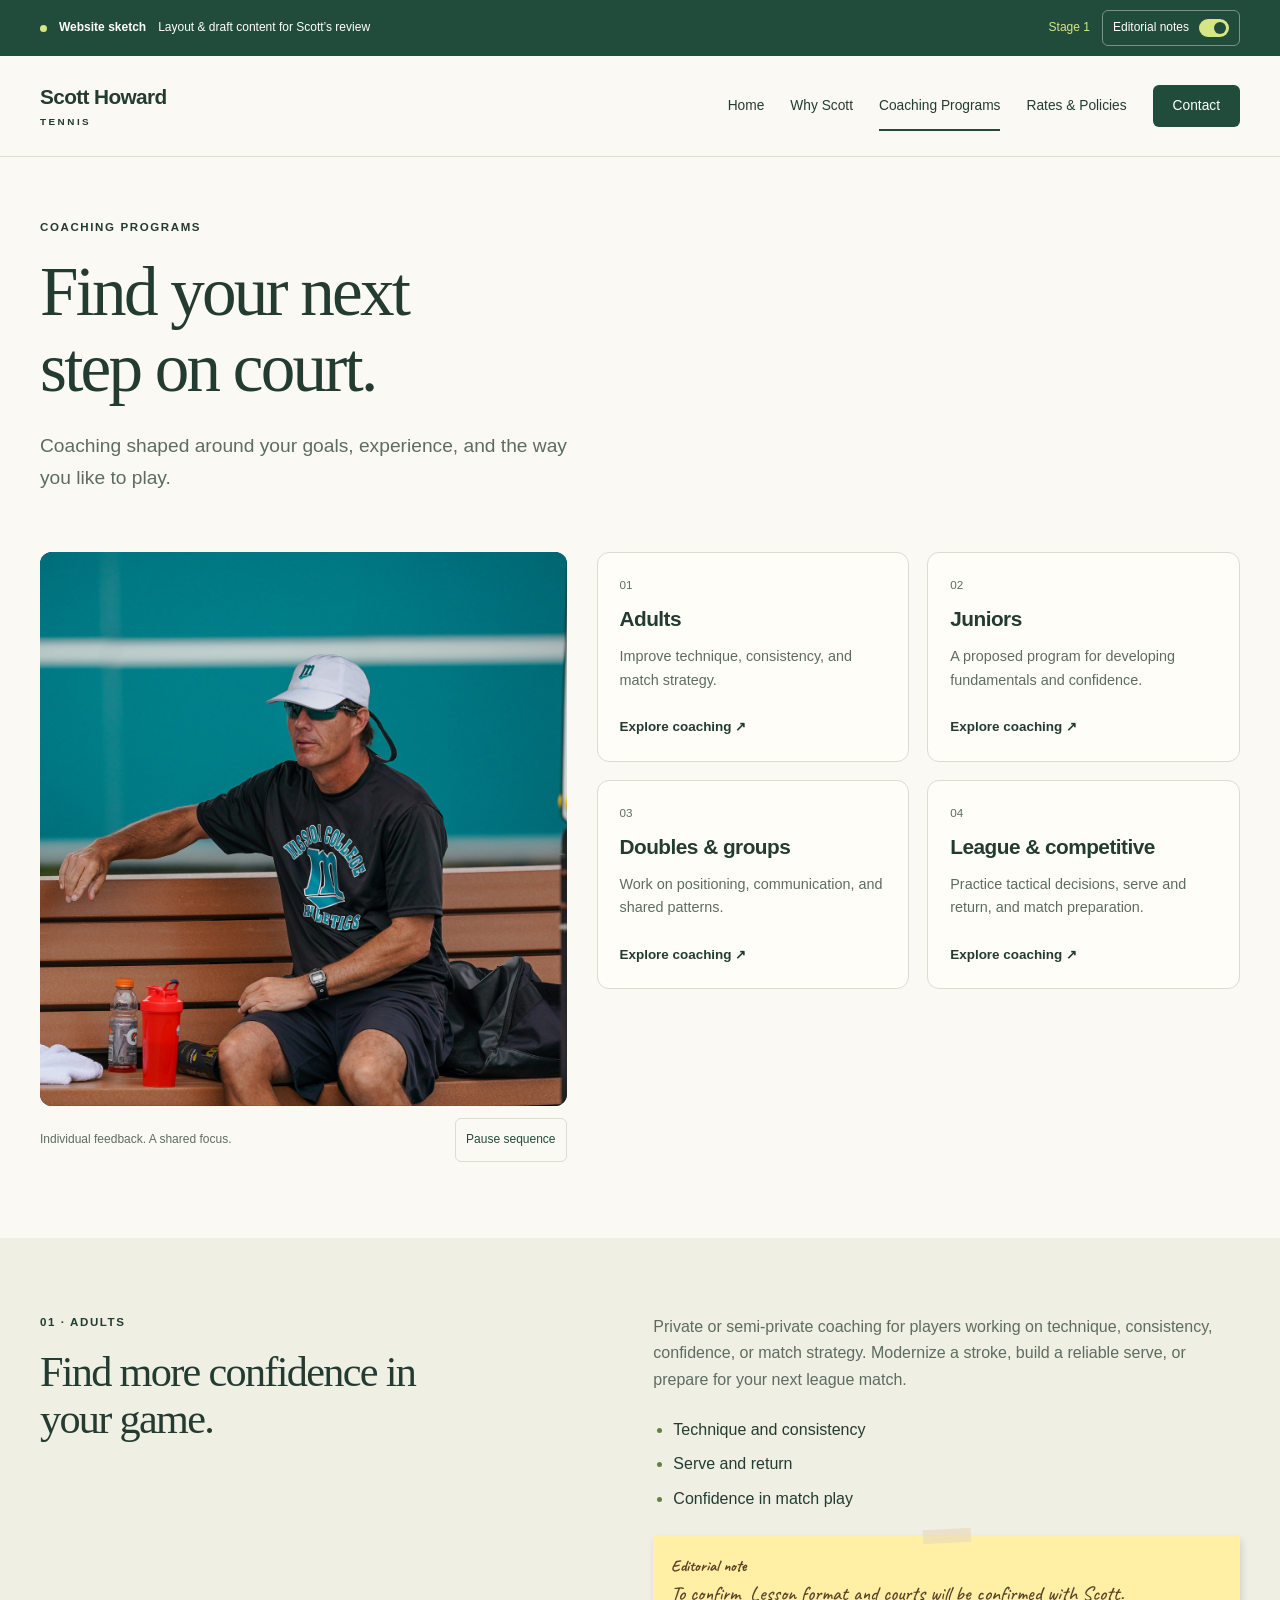
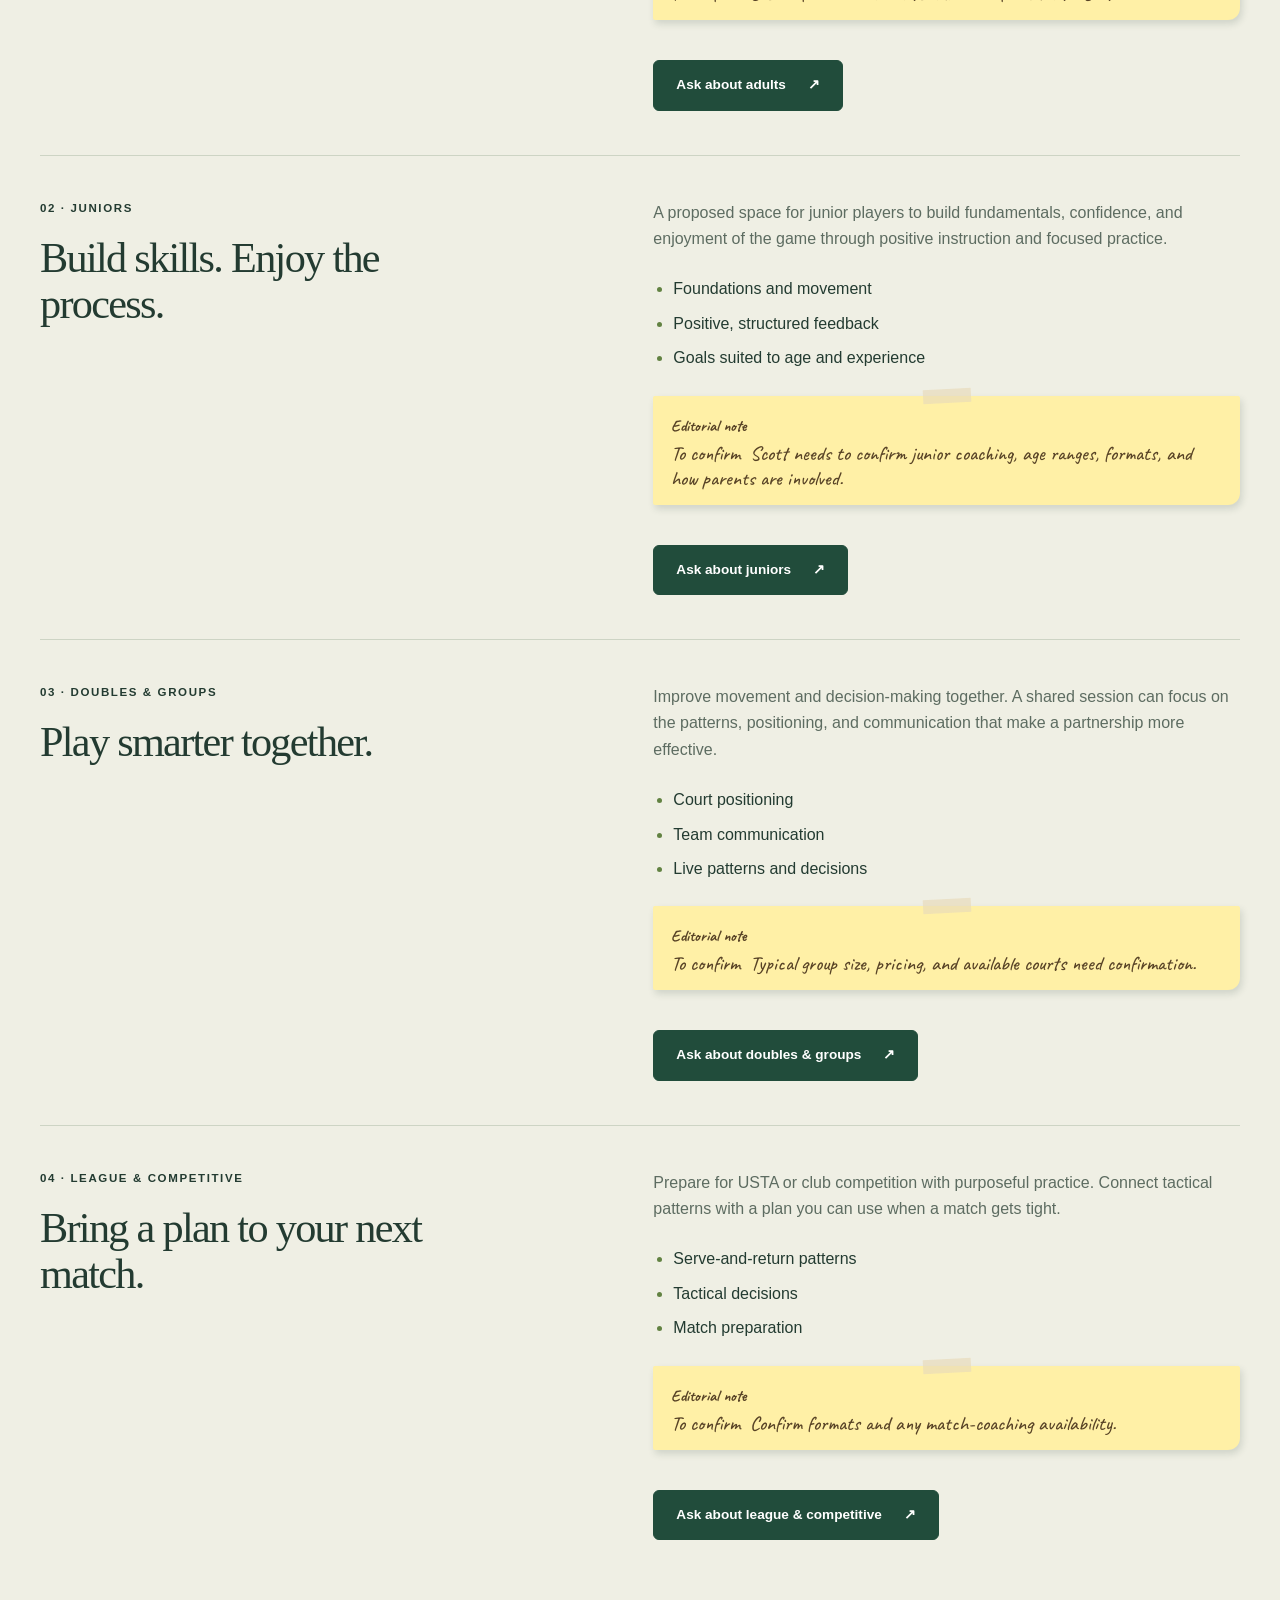
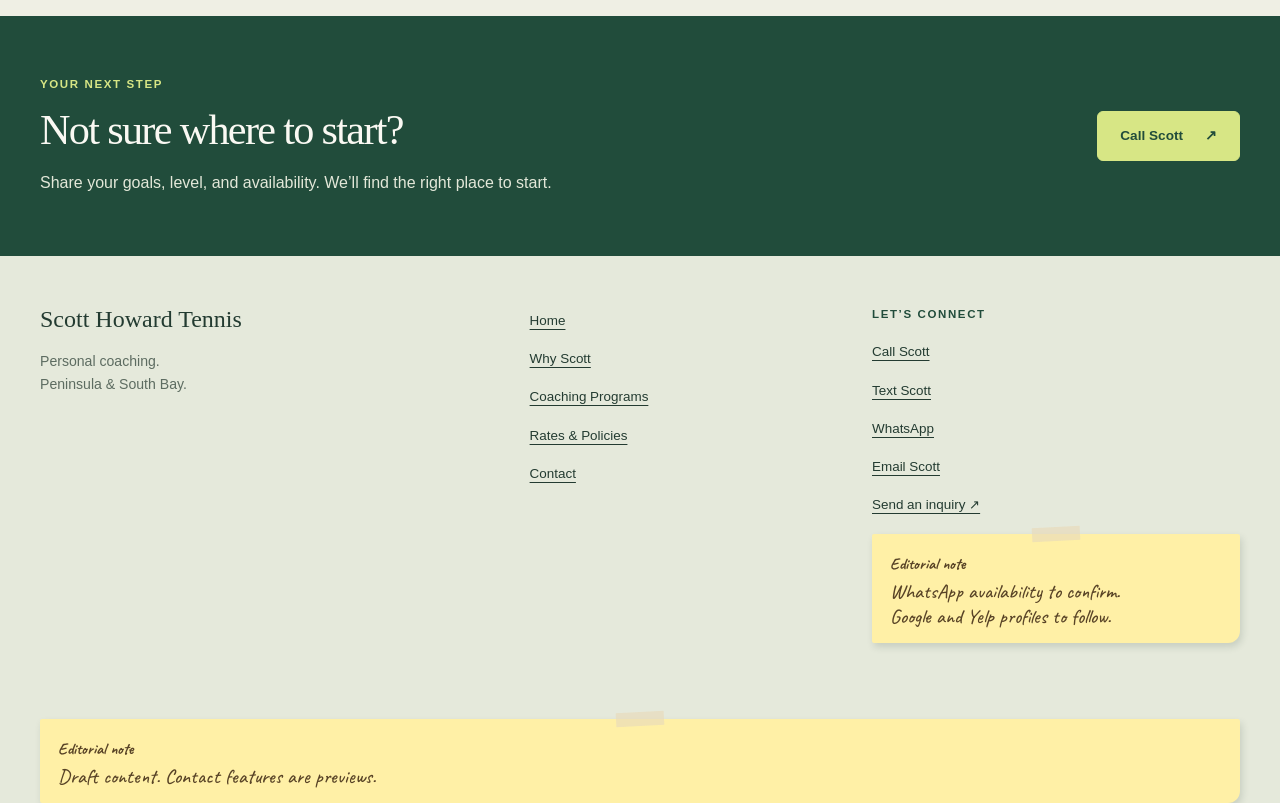
==== commit 504ad5d6: "feat: add serve and coaching photo sequences" ====
--- a/site/coaching-programs.html
+++ b/site/coaching-programs.html
@@ -14,7 +14,15 @@
   <a class="skip-link" href="#main">Skip to content</a>
   <aside class="preview-banner" aria-label="Preview status"><div class="container"><span class="preview-dot" aria-hidden="true"></span><strong>Website sketch</strong><span>Layout & draft content for Scott’s review</span><span class="preview-phase">Stage 1</span><button class="editorial-toggle" type="button" aria-pressed="true" aria-label="Show editorial notes" hidden><span>Editorial notes</span><span class="toggle-track" aria-hidden="true"></span></button></div></aside>
   <header class="site-header"><div class="container header-layout"><a class="brand" href="index.html" aria-label="Scott Howard Tennis home"><span>Scott Howard<small>TENNIS</small></span></a><nav class="desktop-nav" aria-label="Main navigation"><a href="index.html">Home</a><a href="why-scott.html">Why Scott</a><a href="coaching-programs.html" aria-current="page">Coaching Programs</a><a href="rates-and-policies.html">Rates & Policies</a><a href="contact.html">Contact</a></nav><details class="mobile-menu"><summary>Menu <span aria-hidden="true">☰</span></summary><nav aria-label="Mobile navigation"><a href="index.html">Home</a><a href="why-scott.html">Why Scott</a><a href="coaching-programs.html" aria-current="page">Coaching Programs</a><a href="rates-and-policies.html">Rates & Policies</a><a href="contact.html">Contact</a></nav></details></div></header>
-  <main id="main"><header class="page-intro"><div class="container"><p class="eyebrow">Coaching programs</p><h1>Find your next<br>step on court.</h1><p class="lead">Coaching shaped around your goals, experience, and the way you like to play.</p></div></header><section class="section section-top"><div class="container program-overview"><figure class="photo "><img src="assets/images/teaching-tennis.jpg" alt="Scott Howard giving an adult player instruction beside the tennis net" width="1600" height="967" loading="lazy"><figcaption>Individual feedback. A shared focus.</figcaption></figure><div class="card-grid audience-grid"><a class="audience-card" href="#adults"><span class="card-number">01</span><h3>Adults</h3><p>Improve technique, consistency, and match strategy.</p><span class="text-link">Explore coaching <span aria-hidden="true">↗</span></span></a><a class="audience-card" href="#juniors"><span class="card-number">02</span><h3>Juniors</h3><p>A proposed program for developing fundamentals and confidence.</p><span class="text-link">Explore coaching <span aria-hidden="true">↗</span></span></a><a class="audience-card" href="#doubles-groups"><span class="card-number">03</span><h3>Doubles & groups</h3><p>Work on positioning, communication, and shared patterns.</p><span class="text-link">Explore coaching <span aria-hidden="true">↗</span></span></a><a class="audience-card" href="#competitive"><span class="card-number">04</span><h3>League & competitive</h3><p>Practice tactical decisions, serve and return, and match preparation.</p><span class="text-link">Explore coaching <span aria-hidden="true">↗</span></span></a></div></div></section><section class="section section-tinted"><div class="container program-sections"><article id="adults" class="program-detail"><div><p class="eyebrow">01 · Adults</p><h2>Find more confidence in your game.</h2></div><div class="prose"><p>Private or semi-private coaching for players working on technique, consistency, confidence, or match strategy. Modernize a stroke, build a reliable serve, or prepare for your next league match.</p><ul class="check-list"><li>Technique and consistency</li><li>Serve and return</li><li>Confidence in match play</li></ul><p data-editorial-note class="draft-note"><span>To confirm</span> Lesson format and courts will be confirmed with Scott.</p><a class="button" href="contact.html#inquiry">Ask about adults<span aria-hidden="true">↗</span></a></div></article><article id="juniors" class="program-detail"><div><p class="eyebrow">02 · Juniors</p><h2>Build skills. Enjoy the process.</h2></div><div class="prose"><p>A proposed space for junior players to build fundamentals, confidence, and enjoyment of the game through positive instruction and focused practice.</p><ul class="check-list"><li>Foundations and movement</li><li>Positive, structured feedback</li><li>Goals suited to age and experience</li></ul><p data-editorial-note class="draft-note"><span>To confirm</span> Scott needs to confirm junior coaching, age ranges, formats, and how parents are involved.</p><a class="button" href="contact.html#inquiry">Ask about juniors<span aria-hidden="true">↗</span></a></div></article><article id="doubles-groups" class="program-detail"><div><p class="eyebrow">03 · Doubles & groups</p><h2>Play smarter together.</h2></div><div class="prose"><p>Improve movement and decision-making together. A shared session can focus on the patterns, positioning, and communication that make a partnership more effective.</p><ul class="check-list"><li>Court positioning</li><li>Team communication</li><li>Live patterns and decisions</li></ul><p data-editorial-note class="draft-note"><span>To confirm</span> Typical group size, pricing, and available courts need confirmation.</p><a class="button" href="contact.html#inquiry">Ask about doubles & groups<span aria-hidden="true">↗</span></a></div></article><article id="competitive" class="program-detail"><div><p class="eyebrow">04 · League & competitive</p><h2>Bring a plan to your next match.</h2></div><div class="prose"><p>Prepare for USTA or club competition with purposeful practice. Connect tactical patterns with a plan you can use when a match gets tight.</p><ul class="check-list"><li>Serve-and-return patterns</li><li>Tactical decisions</li><li>Match preparation</li></ul><p data-editorial-note class="draft-note"><span>To confirm</span> Confirm formats and any match-coaching availability.</p><a class="button" href="contact.html#inquiry">Ask about league & competitive<span aria-hidden="true">↗</span></a></div></article></div></section><section class="cta-section"><div class="container cta-layout"><div><p class="eyebrow">Your next step</p><h2>Not sure where to start?</h2><p>Share your goals, level, and availability. We’ll find the right place to start.</p></div><a class="button" href="tel:+16502813680">Call Scott<span aria-hidden="true">↗</span></a></div></section></main>
+  <main id="main"><header class="page-intro"><div class="container"><p class="eyebrow">Coaching programs</p><h1>Find your next<br>step on court.</h1><p class="lead">Coaching shaped around your goals, experience, and the way you like to play.</p></div></header><section class="section section-top"><div class="container program-overview"><figure class="photo photo-sequence coaching-photo" data-photo-sequence>
+  <div class="image-window" role="img" aria-label="Four-photo sequence of Scott Howard on court during coaching">
+    <img class="is-active" src="assets/images/coaching-1.jpg" alt="" aria-hidden="true" width="4000" height="2660">
+    <img src="assets/images/coaching-2.jpg" alt="" aria-hidden="true" width="4000" height="2660">
+    <img src="assets/images/coaching-3.jpg" alt="" aria-hidden="true" width="4000" height="2806">
+    <img src="assets/images/coaching-4.jpg" alt="" aria-hidden="true" width="4000" height="2660">
+  </div>
+  <figcaption><span>Individual feedback. A shared focus.</span><button class="sequence-toggle" type="button" hidden>Pause sequence</button></figcaption>
+</figure><div class="card-grid audience-grid"><a class="audience-card" href="#adults"><span class="card-number">01</span><h3>Adults</h3><p>Improve technique, consistency, and match strategy.</p><span class="text-link">Explore coaching <span aria-hidden="true">↗</span></span></a><a class="audience-card" href="#juniors"><span class="card-number">02</span><h3>Juniors</h3><p>A proposed program for developing fundamentals and confidence.</p><span class="text-link">Explore coaching <span aria-hidden="true">↗</span></span></a><a class="audience-card" href="#doubles-groups"><span class="card-number">03</span><h3>Doubles & groups</h3><p>Work on positioning, communication, and shared patterns.</p><span class="text-link">Explore coaching <span aria-hidden="true">↗</span></span></a><a class="audience-card" href="#competitive"><span class="card-number">04</span><h3>League & competitive</h3><p>Practice tactical decisions, serve and return, and match preparation.</p><span class="text-link">Explore coaching <span aria-hidden="true">↗</span></span></a></div></div></section><section class="section section-tinted"><div class="container program-sections"><article id="adults" class="program-detail"><div><p class="eyebrow">01 · Adults</p><h2>Find more confidence in your game.</h2></div><div class="prose"><p>Private or semi-private coaching for players working on technique, consistency, confidence, or match strategy. Modernize a stroke, build a reliable serve, or prepare for your next league match.</p><ul class="check-list"><li>Technique and consistency</li><li>Serve and return</li><li>Confidence in match play</li></ul><p data-editorial-note class="draft-note"><span>To confirm</span> Lesson format and courts will be confirmed with Scott.</p><a class="button" href="contact.html#inquiry">Ask about adults<span aria-hidden="true">↗</span></a></div></article><article id="juniors" class="program-detail"><div><p class="eyebrow">02 · Juniors</p><h2>Build skills. Enjoy the process.</h2></div><div class="prose"><p>A proposed space for junior players to build fundamentals, confidence, and enjoyment of the game through positive instruction and focused practice.</p><ul class="check-list"><li>Foundations and movement</li><li>Positive, structured feedback</li><li>Goals suited to age and experience</li></ul><p data-editorial-note class="draft-note"><span>To confirm</span> Scott needs to confirm junior coaching, age ranges, formats, and how parents are involved.</p><a class="button" href="contact.html#inquiry">Ask about juniors<span aria-hidden="true">↗</span></a></div></article><article id="doubles-groups" class="program-detail"><div><p class="eyebrow">03 · Doubles & groups</p><h2>Play smarter together.</h2></div><div class="prose"><p>Improve movement and decision-making together. A shared session can focus on the patterns, positioning, and communication that make a partnership more effective.</p><ul class="check-list"><li>Court positioning</li><li>Team communication</li><li>Live patterns and decisions</li></ul><p data-editorial-note class="draft-note"><span>To confirm</span> Typical group size, pricing, and available courts need confirmation.</p><a class="button" href="contact.html#inquiry">Ask about doubles & groups<span aria-hidden="true">↗</span></a></div></article><article id="competitive" class="program-detail"><div><p class="eyebrow">04 · League & competitive</p><h2>Bring a plan to your next match.</h2></div><div class="prose"><p>Prepare for USTA or club competition with purposeful practice. Connect tactical patterns with a plan you can use when a match gets tight.</p><ul class="check-list"><li>Serve-and-return patterns</li><li>Tactical decisions</li><li>Match preparation</li></ul><p data-editorial-note class="draft-note"><span>To confirm</span> Confirm formats and any match-coaching availability.</p><a class="button" href="contact.html#inquiry">Ask about league & competitive<span aria-hidden="true">↗</span></a></div></article></div></section><section class="cta-section"><div class="container cta-layout"><div><p class="eyebrow">Your next step</p><h2>Not sure where to start?</h2><p>Share your goals, level, and availability. We’ll find the right place to start.</p></div><a class="button" href="tel:+16502813680">Call Scott<span aria-hidden="true">↗</span></a></div></section></main>
   <footer class="site-footer"><div class="container"><div class="footer-main"><div><a class="footer-brand" href="index.html">Scott Howard Tennis</a><p>Personal coaching.<br>Peninsula & South Bay.</p></div><nav class="footer-nav" aria-label="Footer navigation"><a href="index.html">Home</a><a href="why-scott.html">Why Scott</a><a href="coaching-programs.html">Coaching Programs</a><a href="rates-and-policies.html">Rates & Policies</a><a href="contact.html">Contact</a></nav><div class="footer-contact"><p class="eyebrow">Let’s connect</p><div class="footer-contact-links"><a class="contact-link" href="tel:+16502813680">Call Scott</a><a class="contact-link" href="sms:+16502813680">Text Scott</a><a class="contact-link" href="https://wa.me/16502813680?text=Hi%20Scott%2C%20I%27d%20like%20to%20ask%20about%20tennis%20coaching.%20My%20level%2C%20goals%2C%20preferred%20location%2C%20and%20availability%20are%3A">WhatsApp</a><a class="contact-link" href="mailto:jscottiehoward61@yahoo.com?subject=Tennis%20coaching%20inquiry">Email Scott</a><a href="contact.html#inquiry">Send an inquiry ↗</a></div><p data-editorial-note class="small">WhatsApp availability to confirm.<br>Google and Yelp profiles to follow.</p></div></div><div class="footer-bottom" data-editorial-note><span>Draft content. Contact features are previews.</span></div></div></footer>
 </body>
 </html>
--- a/site/assets/css/styles.css
+++ b/site/assets/css/styles.css
@@ -68,10 +68,36 @@
 .hero-caption { font-size: .78rem; color: var(--muted); margin-top: 20px; }
 .photo img { border-radius: var(--radius); object-fit: cover; }
 .photo figcaption { color: var(--muted); font-size: .75rem; margin-top: 12px; }
-/* The source hero is a split banner. Frame its right-hand photo without changing the asset. */
-.hero-photo { width: 100%; max-width: 420px; justify-self: end; }
-.hero-photo .image-window { aspect-ratio: .82; overflow: hidden; border-radius: var(--radius); }
-.hero-photo img { width: 218.2%; max-width: none; height: 100%; object-fit: fill; transform: translateX(-54.17%); border-radius: 0; }
+/* Stack the photo frames in a fixed window so fading never shifts the layout. */
+.hero-photo { --sequence-ratio: 4 / 5; width: 100%; max-width: 420px; justify-self: end; }
+.photo-sequence .image-window { position: relative; aspect-ratio: var(--sequence-ratio); overflow: hidden; border-radius: var(--radius); background: #142a20; }
+/* Each crop centers Scott's body and preserves the source image's proportions. */
+.photo-sequence img {
+  position: absolute;
+  left: 50%;
+  top: 50%;
+  width: var(--frame-width);
+  height: var(--frame-height);
+  max-width: none;
+  transform: translate(var(--subject-x), var(--subject-y));
+  border-radius: 0;
+  opacity: 0;
+  transition: opacity .7s ease-in-out;
+}
+.hero-photo img:nth-child(1) { --frame-width: 159.8214%; --frame-height: 142.8571%; --subject-x: -65%; --subject-y: -58%; }
+.hero-photo img:nth-child(2) { --frame-width: 129.4192%; --frame-height: 151.5152%; --subject-x: -60%; --subject-y: -65%; }
+.hero-photo img:nth-child(3) { --frame-width: 136.7560%; --frame-height: 142.8571%; --subject-x: -62%; --subject-y: -59%; }
+.hero-photo img:nth-child(4) { --frame-width: 148.0758%; --frame-height: 138.8889%; --subject-x: -65%; --subject-y: -50%; }
+.coaching-photo { --sequence-ratio: .95; }
+.coaching-photo img:nth-child(1) { --frame-width: 158.2905%; --frame-height: 100%; --subject-x: -50%; --subject-y: -50%; }
+.coaching-photo img:nth-child(2) { --frame-width: 158.2905%; --frame-height: 100%; --subject-x: -54%; --subject-y: -50%; }
+.coaching-photo img:nth-child(3) { --frame-width: 150.0544%; --frame-height: 100%; --subject-x: -55%; --subject-y: -50%; }
+.coaching-photo img:nth-child(4) { --frame-width: 158.2905%; --frame-height: 100%; --subject-x: -56%; --subject-y: -50%; }
+.photo-sequence img.is-active { opacity: 1; }
+.photo-sequence figcaption { display: flex; align-items: center; justify-content: space-between; gap: 12px; }
+.sequence-toggle { min-height: 44px; padding: 6px 10px; border: 1px solid var(--line); border-radius: 6px; background: transparent; color: var(--green); font-size: .75rem; cursor: pointer; }
+.sequence-toggle:hover { background: var(--tint); }
+.sequence-toggle[hidden] { display: none; }
 .authority-section { border-block: 1px solid var(--line); padding-block: 30px 36px; }
 .section-heading { display: flex; align-items: flex-end; justify-content: space-between; gap: 48px; margin-bottom: 36px; }
 .section-heading h2 { margin-top: 14px; }
@@ -144,7 +170,6 @@
 .timeline-item p { color: var(--muted); }
 .timeline-item .text-link { display: inline-block; margin-top: 14px; }
 .program-overview { display: grid; grid-template-columns: .9fr 1.1fr; gap: 30px; align-items: start; }
-.program-overview .photo img { aspect-ratio: .95; }
 .program-overview .audience-grid { grid-template-columns: repeat(2, 1fr); }
 .program-overview .audience-card { padding: 22px; }
 .program-overview .card-number { padding-bottom: 14px; }
@@ -271,7 +296,6 @@
   .page-intro { padding-block: 42px 30px; }
   .split-layout .photo img { aspect-ratio: 1.4; }
   .timeline-item { grid-template-columns: 1fr; gap: 18px; }
-  .program-overview .photo img { aspect-ratio: 1.5; }
   .program-detail { padding-block: 36px; }
   .program-detail h2 { max-width: 560px; }
   .rates-grid { grid-template-columns: 1fr; }
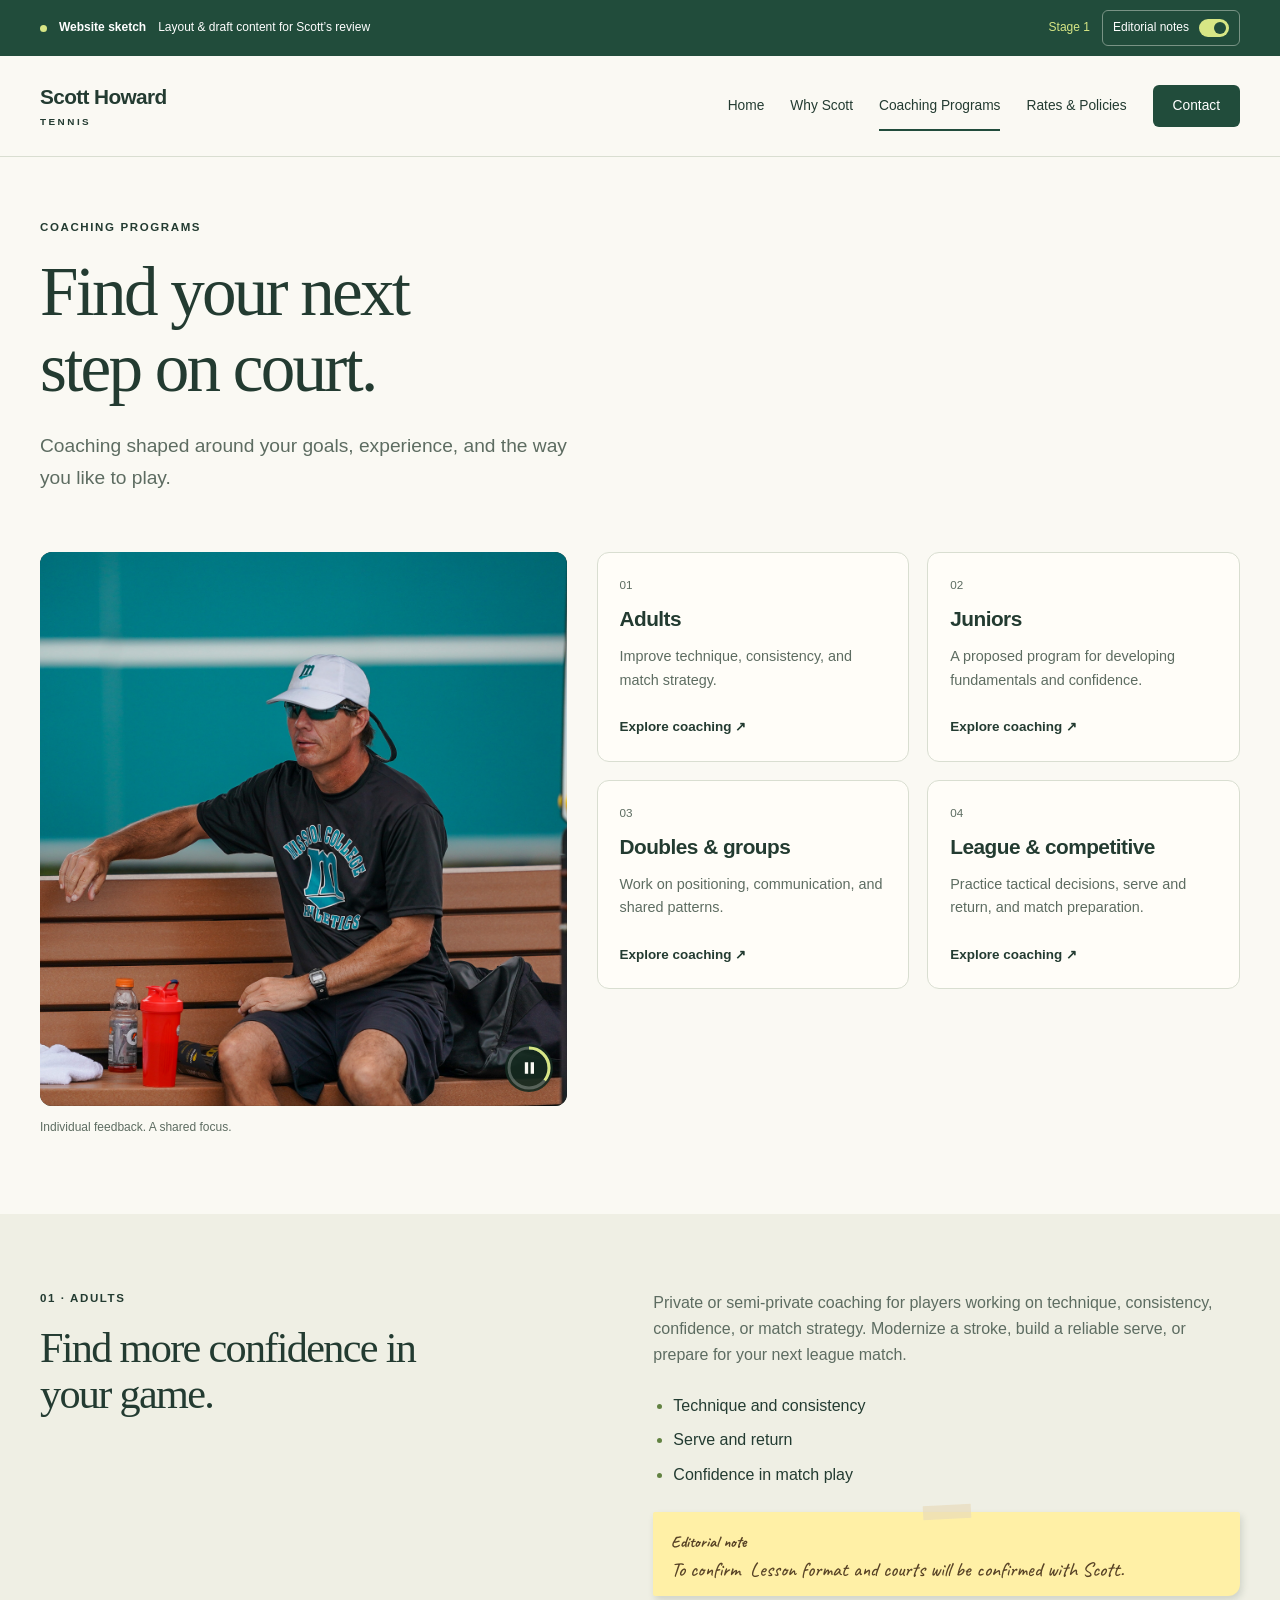
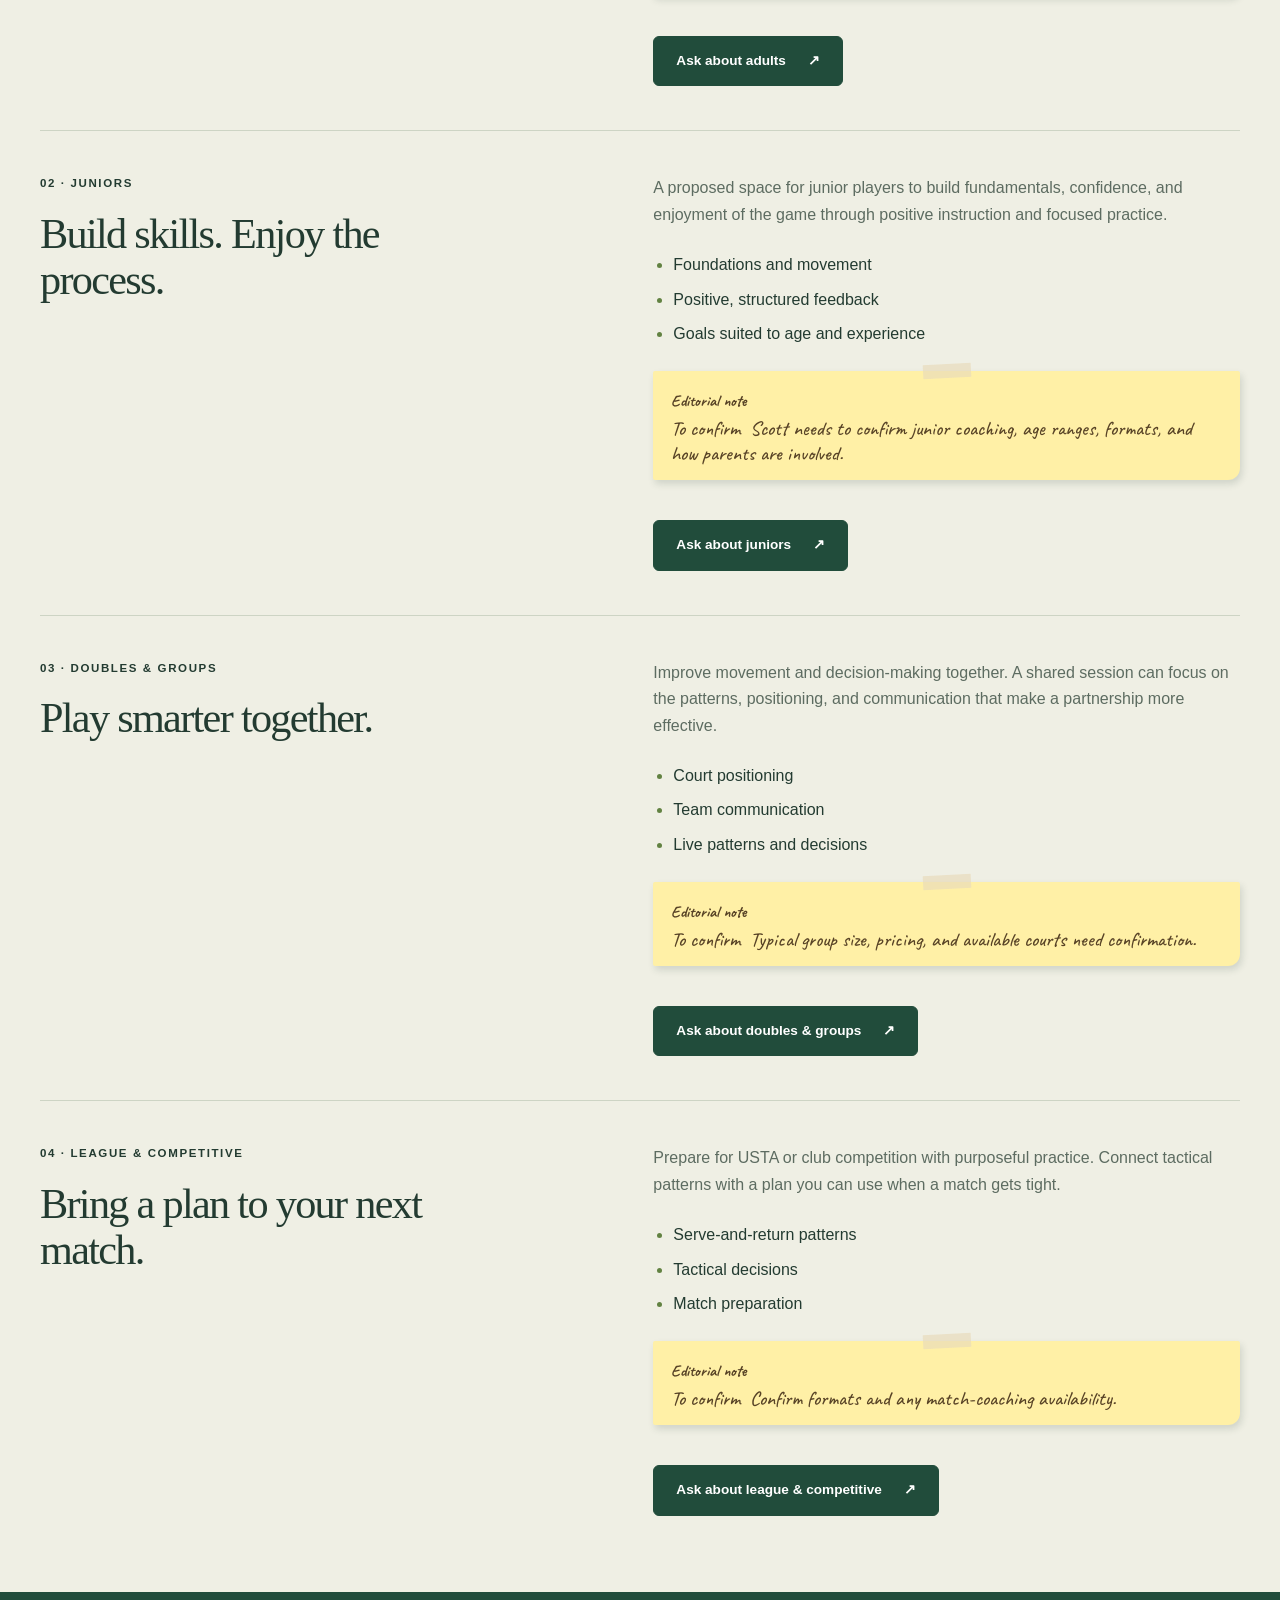
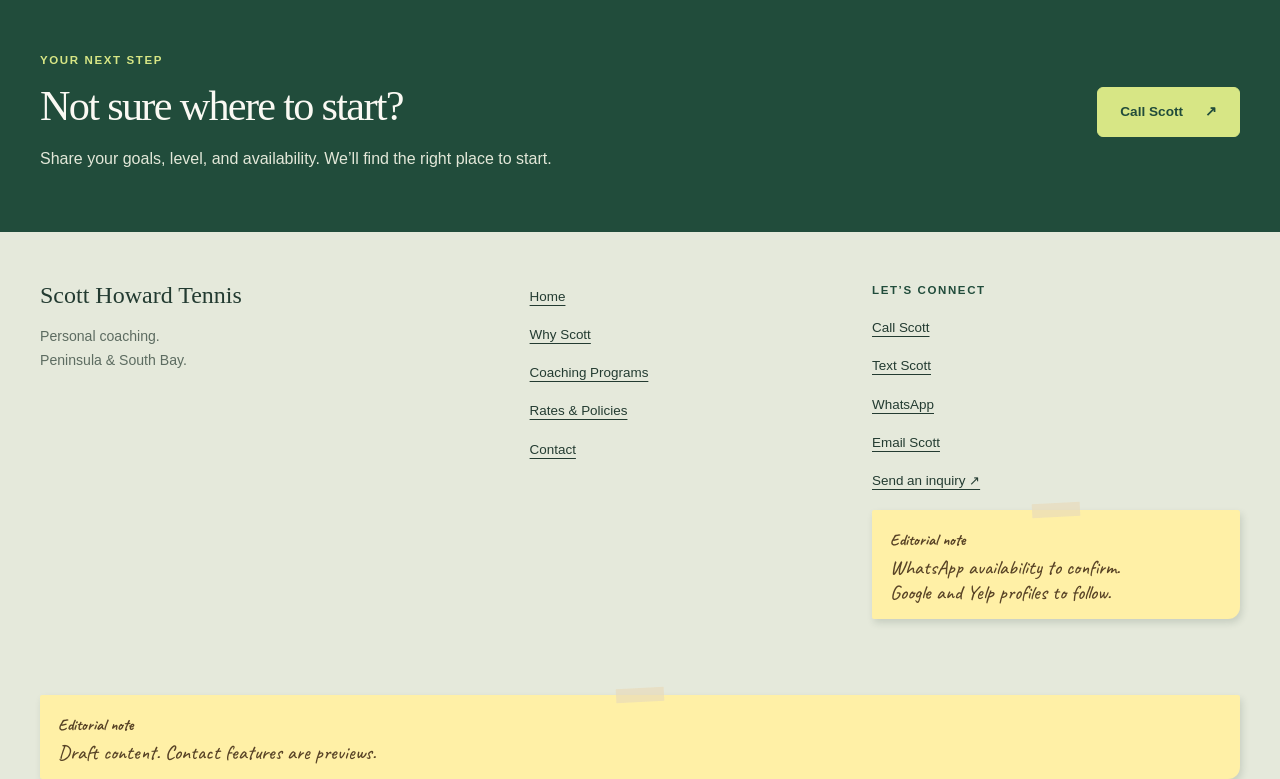
==== commit 768169c1: "feat: add photo progress overlays with pause controls" ====
--- a/site/coaching-programs.html
+++ b/site/coaching-programs.html
@@ -20,8 +20,16 @@
     <img src="assets/images/coaching-2.jpg" alt="" aria-hidden="true" width="4000" height="2660">
     <img src="assets/images/coaching-3.jpg" alt="" aria-hidden="true" width="4000" height="2806">
     <img src="assets/images/coaching-4.jpg" alt="" aria-hidden="true" width="4000" height="2660">
+    <button class="sequence-toggle" type="button" aria-label="Pause photo sequence" hidden>
+      <svg class="sequence-ring" viewBox="0 0 48 48" aria-hidden="true">
+        <circle class="sequence-ring-track" cx="24" cy="24" r="20"></circle>
+        <circle class="sequence-ring-fill" cx="24" cy="24" r="20" pathLength="100" stroke-dasharray="100 100" stroke-dashoffset="100"></circle>
+      </svg>
+      <svg class="sequence-icon sequence-icon-pause" viewBox="0 0 24 24" aria-hidden="true"><path d="M7 5h4v14H7zM14 5h4v14h-4z"></path></svg>
+      <svg class="sequence-icon sequence-icon-play" viewBox="0 0 24 24" aria-hidden="true"><path d="M8 5v14l11-7z"></path></svg>
+    </button>
   </div>
-  <figcaption><span>Individual feedback. A shared focus.</span><button class="sequence-toggle" type="button" hidden>Pause sequence</button></figcaption>
+  <figcaption>Individual feedback. A shared focus.</figcaption>
 </figure><div class="card-grid audience-grid"><a class="audience-card" href="#adults"><span class="card-number">01</span><h3>Adults</h3><p>Improve technique, consistency, and match strategy.</p><span class="text-link">Explore coaching <span aria-hidden="true">↗</span></span></a><a class="audience-card" href="#juniors"><span class="card-number">02</span><h3>Juniors</h3><p>A proposed program for developing fundamentals and confidence.</p><span class="text-link">Explore coaching <span aria-hidden="true">↗</span></span></a><a class="audience-card" href="#doubles-groups"><span class="card-number">03</span><h3>Doubles & groups</h3><p>Work on positioning, communication, and shared patterns.</p><span class="text-link">Explore coaching <span aria-hidden="true">↗</span></span></a><a class="audience-card" href="#competitive"><span class="card-number">04</span><h3>League & competitive</h3><p>Practice tactical decisions, serve and return, and match preparation.</p><span class="text-link">Explore coaching <span aria-hidden="true">↗</span></span></a></div></div></section><section class="section section-tinted"><div class="container program-sections"><article id="adults" class="program-detail"><div><p class="eyebrow">01 · Adults</p><h2>Find more confidence in your game.</h2></div><div class="prose"><p>Private or semi-private coaching for players working on technique, consistency, confidence, or match strategy. Modernize a stroke, build a reliable serve, or prepare for your next league match.</p><ul class="check-list"><li>Technique and consistency</li><li>Serve and return</li><li>Confidence in match play</li></ul><p data-editorial-note class="draft-note"><span>To confirm</span> Lesson format and courts will be confirmed with Scott.</p><a class="button" href="contact.html#inquiry">Ask about adults<span aria-hidden="true">↗</span></a></div></article><article id="juniors" class="program-detail"><div><p class="eyebrow">02 · Juniors</p><h2>Build skills. Enjoy the process.</h2></div><div class="prose"><p>A proposed space for junior players to build fundamentals, confidence, and enjoyment of the game through positive instruction and focused practice.</p><ul class="check-list"><li>Foundations and movement</li><li>Positive, structured feedback</li><li>Goals suited to age and experience</li></ul><p data-editorial-note class="draft-note"><span>To confirm</span> Scott needs to confirm junior coaching, age ranges, formats, and how parents are involved.</p><a class="button" href="contact.html#inquiry">Ask about juniors<span aria-hidden="true">↗</span></a></div></article><article id="doubles-groups" class="program-detail"><div><p class="eyebrow">03 · Doubles & groups</p><h2>Play smarter together.</h2></div><div class="prose"><p>Improve movement and decision-making together. A shared session can focus on the patterns, positioning, and communication that make a partnership more effective.</p><ul class="check-list"><li>Court positioning</li><li>Team communication</li><li>Live patterns and decisions</li></ul><p data-editorial-note class="draft-note"><span>To confirm</span> Typical group size, pricing, and available courts need confirmation.</p><a class="button" href="contact.html#inquiry">Ask about doubles & groups<span aria-hidden="true">↗</span></a></div></article><article id="competitive" class="program-detail"><div><p class="eyebrow">04 · League & competitive</p><h2>Bring a plan to your next match.</h2></div><div class="prose"><p>Prepare for USTA or club competition with purposeful practice. Connect tactical patterns with a plan you can use when a match gets tight.</p><ul class="check-list"><li>Serve-and-return patterns</li><li>Tactical decisions</li><li>Match preparation</li></ul><p data-editorial-note class="draft-note"><span>To confirm</span> Confirm formats and any match-coaching availability.</p><a class="button" href="contact.html#inquiry">Ask about league & competitive<span aria-hidden="true">↗</span></a></div></article></div></section><section class="cta-section"><div class="container cta-layout"><div><p class="eyebrow">Your next step</p><h2>Not sure where to start?</h2><p>Share your goals, level, and availability. We’ll find the right place to start.</p></div><a class="button" href="tel:+16502813680">Call Scott<span aria-hidden="true">↗</span></a></div></section></main>
   <footer class="site-footer"><div class="container"><div class="footer-main"><div><a class="footer-brand" href="index.html">Scott Howard Tennis</a><p>Personal coaching.<br>Peninsula & South Bay.</p></div><nav class="footer-nav" aria-label="Footer navigation"><a href="index.html">Home</a><a href="why-scott.html">Why Scott</a><a href="coaching-programs.html">Coaching Programs</a><a href="rates-and-policies.html">Rates & Policies</a><a href="contact.html">Contact</a></nav><div class="footer-contact"><p class="eyebrow">Let’s connect</p><div class="footer-contact-links"><a class="contact-link" href="tel:+16502813680">Call Scott</a><a class="contact-link" href="sms:+16502813680">Text Scott</a><a class="contact-link" href="https://wa.me/16502813680?text=Hi%20Scott%2C%20I%27d%20like%20to%20ask%20about%20tennis%20coaching.%20My%20level%2C%20goals%2C%20preferred%20location%2C%20and%20availability%20are%3A">WhatsApp</a><a class="contact-link" href="mailto:jscottiehoward61@yahoo.com?subject=Tennis%20coaching%20inquiry">Email Scott</a><a href="contact.html#inquiry">Send an inquiry ↗</a></div><p data-editorial-note class="small">WhatsApp availability to confirm.<br>Google and Yelp profiles to follow.</p></div></div><div class="footer-bottom" data-editorial-note><span>Draft content. Contact features are previews.</span></div></div></footer>
 </body>
--- a/site/assets/css/styles.css
+++ b/site/assets/css/styles.css
@@ -69,7 +69,7 @@
 .photo img { border-radius: var(--radius); object-fit: cover; }
 .photo figcaption { color: var(--muted); font-size: .75rem; margin-top: 12px; }
 /* Stack the photo frames in a fixed window so fading never shifts the layout. */
-.hero-photo { --sequence-ratio: 4 / 5; width: 100%; max-width: 420px; justify-self: end; }
+.hero-photo { --sequence-ratio: 3 / 4; width: 100%; max-width: 420px; justify-self: end; }
 .photo-sequence .image-window { position: relative; aspect-ratio: var(--sequence-ratio); overflow: hidden; border-radius: var(--radius); background: #142a20; }
 /* Each crop centers Scott's body and preserves the source image's proportions. */
 .photo-sequence img {
@@ -84,20 +84,42 @@
   opacity: 0;
   transition: opacity .7s ease-in-out;
 }
-.hero-photo img:nth-child(1) { --frame-width: 159.8214%; --frame-height: 142.8571%; --subject-x: -65%; --subject-y: -58%; }
-.hero-photo img:nth-child(2) { --frame-width: 129.4192%; --frame-height: 151.5152%; --subject-x: -60%; --subject-y: -65%; }
-.hero-photo img:nth-child(3) { --frame-width: 136.7560%; --frame-height: 142.8571%; --subject-x: -62%; --subject-y: -59%; }
-.hero-photo img:nth-child(4) { --frame-width: 148.0758%; --frame-height: 138.8889%; --subject-x: -65%; --subject-y: -50%; }
+/* Wider serve crops include extended arms, rackets, and feet with edge clearance. */
+.hero-photo img:nth-child(1) { --frame-width: 102.1111%; --frame-height: 100.0000%; --subject-x: -50%; --subject-y: -50%; }
+.hero-photo img:nth-child(2) { --frame-width: 101.2346%; --frame-height: 111.1111%; --subject-x: -50%; --subject-y: -49%; }
+.hero-photo img:nth-child(3) { --frame-width: 121.7687%; --frame-height: 102.0408%; --subject-x: -46%; --subject-y: -50%; }
+.hero-photo img:nth-child(4) { --frame-width: 113.7222%; --frame-height: 100.0000%; --subject-x: -50%; --subject-y: -50%; }
 .coaching-photo { --sequence-ratio: .95; }
 .coaching-photo img:nth-child(1) { --frame-width: 158.2905%; --frame-height: 100%; --subject-x: -50%; --subject-y: -50%; }
 .coaching-photo img:nth-child(2) { --frame-width: 158.2905%; --frame-height: 100%; --subject-x: -54%; --subject-y: -50%; }
 .coaching-photo img:nth-child(3) { --frame-width: 150.0544%; --frame-height: 100%; --subject-x: -55%; --subject-y: -50%; }
 .coaching-photo img:nth-child(4) { --frame-width: 158.2905%; --frame-height: 100%; --subject-x: -56%; --subject-y: -50%; }
 .photo-sequence img.is-active { opacity: 1; }
-.photo-sequence figcaption { display: flex; align-items: center; justify-content: space-between; gap: 12px; }
-.sequence-toggle { min-height: 44px; padding: 6px 10px; border: 1px solid var(--line); border-radius: 6px; background: transparent; color: var(--green); font-size: .75rem; cursor: pointer; }
-.sequence-toggle:hover { background: var(--tint); }
+.sequence-toggle {
+  position: absolute;
+  right: 14px;
+  bottom: 14px;
+  z-index: 1;
+  display: grid;
+  place-items: center;
+  width: 48px;
+  height: 48px;
+  padding: 0;
+  border: 0;
+  border-radius: 50%;
+  background: #142a20e6;
+  color: var(--paper);
+  cursor: pointer;
+}
+.sequence-toggle:hover { background: var(--green); }
+.sequence-toggle:focus-visible { outline-color: var(--lime); outline-offset: 3px; }
 .sequence-toggle[hidden] { display: none; }
+.sequence-ring { position: absolute; inset: 0; width: 100%; height: 100%; transform: rotate(-90deg); fill: none; stroke-width: 3; }
+.sequence-ring-track { stroke: #ffffff40; }
+.sequence-ring-fill { stroke: var(--lime); }
+.sequence-icon { width: 20px; height: 20px; fill: currentColor; }
+.sequence-icon-play, .sequence-toggle.is-paused .sequence-icon-pause { display: none; }
+.sequence-toggle.is-paused .sequence-icon-play { display: block; }
 .authority-section { border-block: 1px solid var(--line); padding-block: 30px 36px; }
 .section-heading { display: flex; align-items: flex-end; justify-content: space-between; gap: 48px; margin-bottom: 36px; }
 .section-heading h2 { margin-top: 14px; }
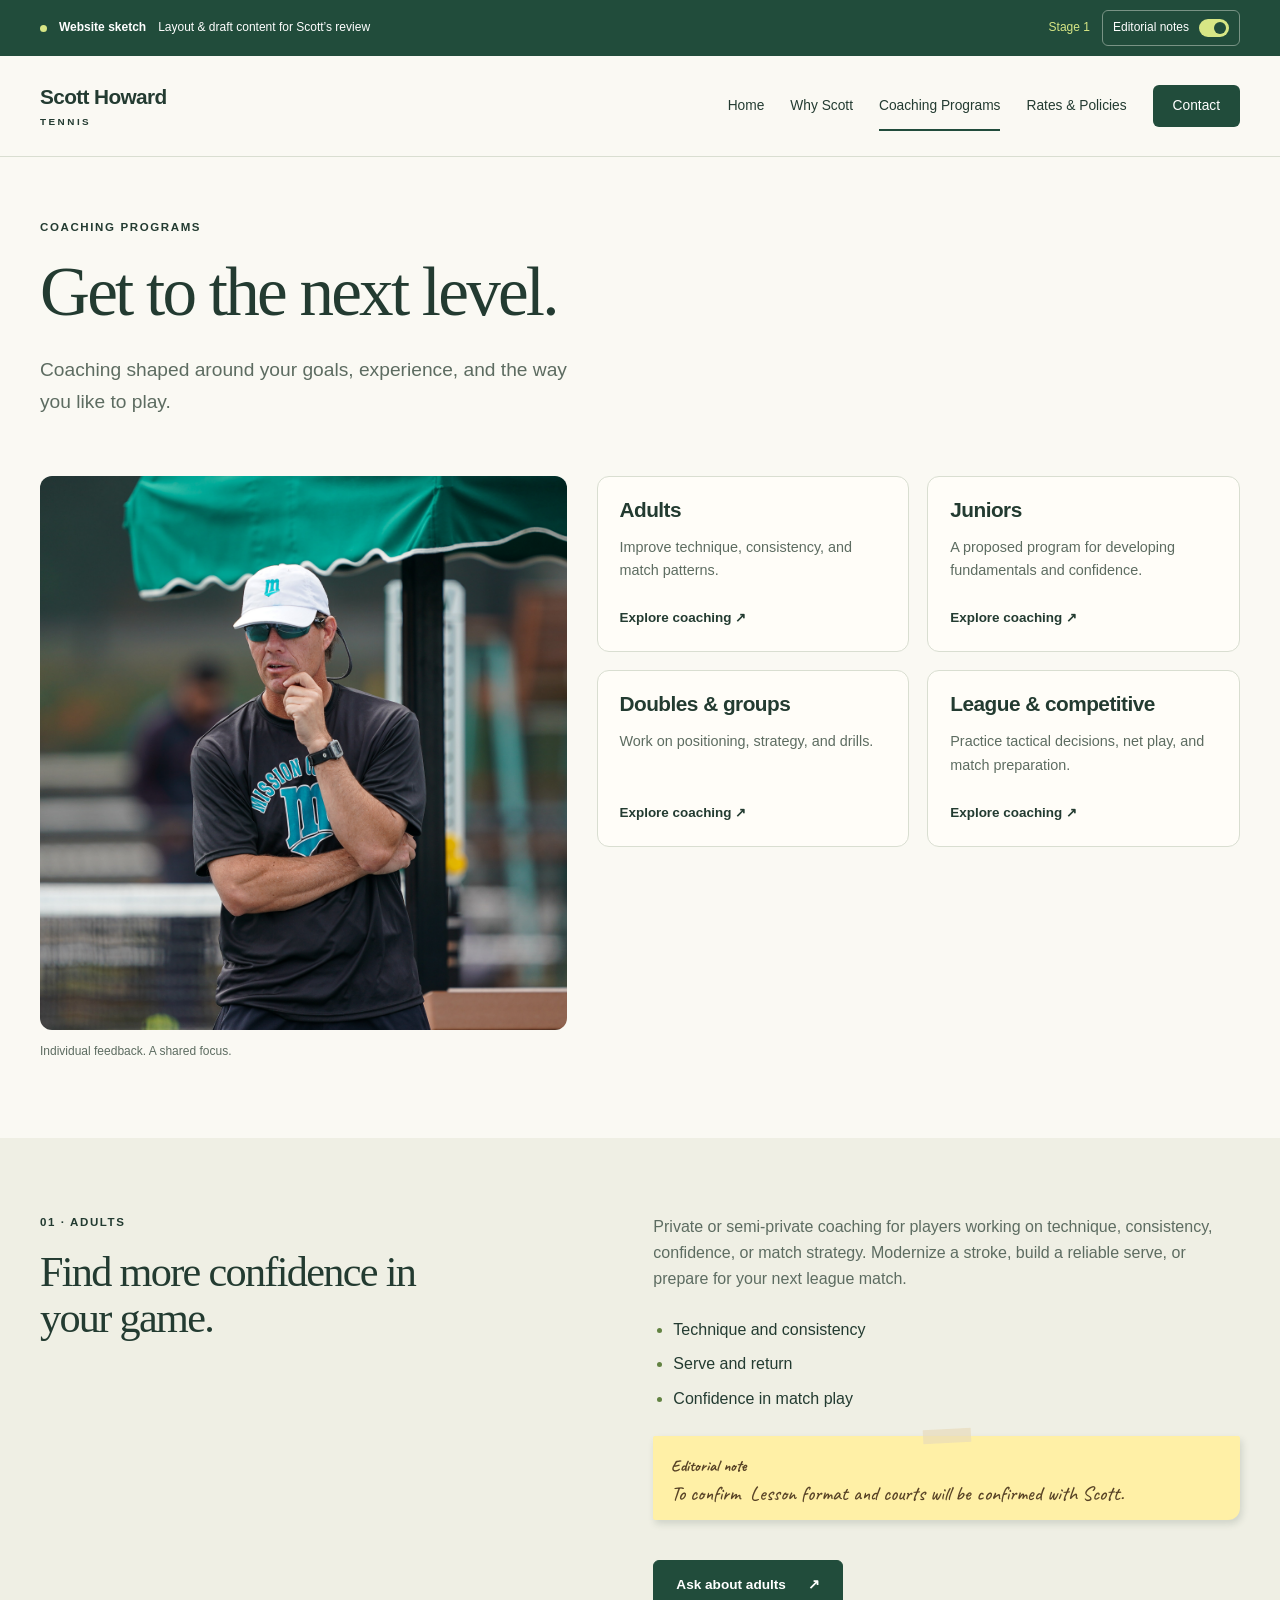
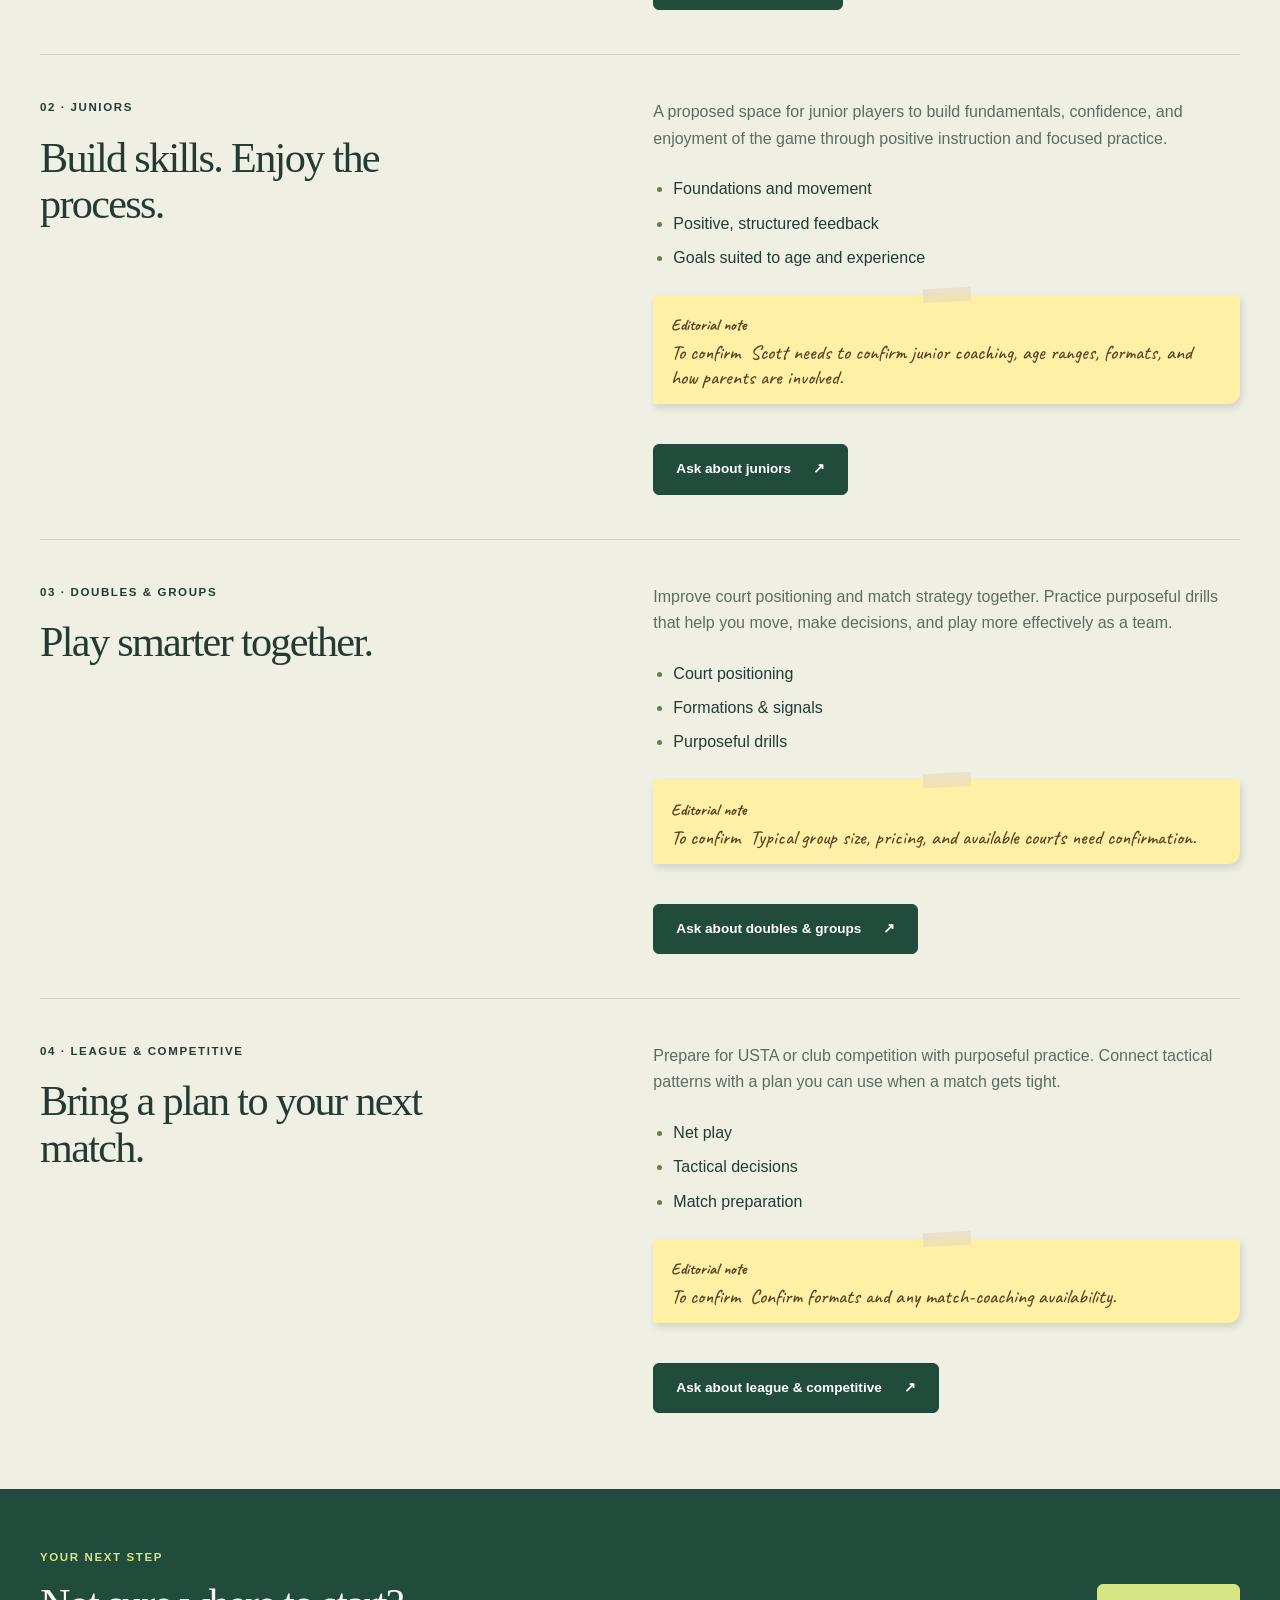
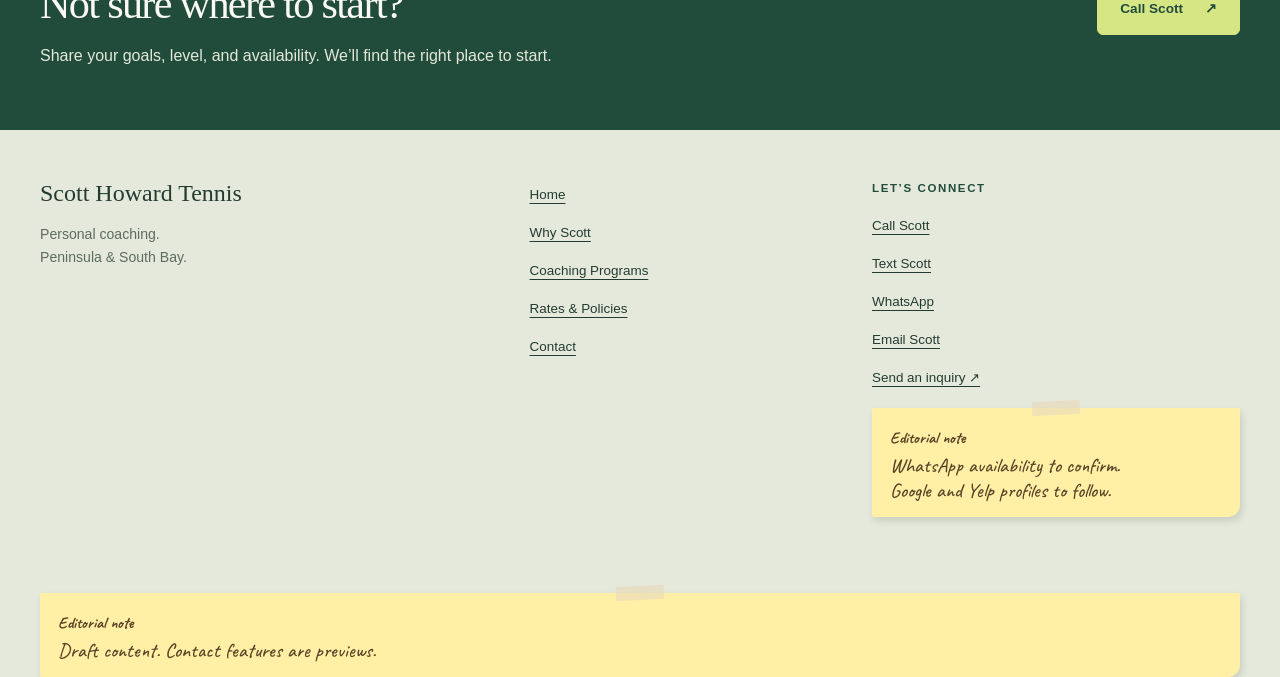
==== commit 9fdbc5a1: "feat: update coaching content and simplify rates cards" ====
--- a/site/coaching-programs.html
+++ b/site/coaching-programs.html
@@ -14,23 +14,10 @@
   <a class="skip-link" href="#main">Skip to content</a>
   <aside class="preview-banner" aria-label="Preview status"><div class="container"><span class="preview-dot" aria-hidden="true"></span><strong>Website sketch</strong><span>Layout & draft content for Scott’s review</span><span class="preview-phase">Stage 1</span><button class="editorial-toggle" type="button" aria-pressed="true" aria-label="Show editorial notes" hidden><span>Editorial notes</span><span class="toggle-track" aria-hidden="true"></span></button></div></aside>
   <header class="site-header"><div class="container header-layout"><a class="brand" href="index.html" aria-label="Scott Howard Tennis home"><span>Scott Howard<small>TENNIS</small></span></a><nav class="desktop-nav" aria-label="Main navigation"><a href="index.html">Home</a><a href="why-scott.html">Why Scott</a><a href="coaching-programs.html" aria-current="page">Coaching Programs</a><a href="rates-and-policies.html">Rates & Policies</a><a href="contact.html">Contact</a></nav><details class="mobile-menu"><summary>Menu <span aria-hidden="true">☰</span></summary><nav aria-label="Mobile navigation"><a href="index.html">Home</a><a href="why-scott.html">Why Scott</a><a href="coaching-programs.html" aria-current="page">Coaching Programs</a><a href="rates-and-policies.html">Rates & Policies</a><a href="contact.html">Contact</a></nav></details></div></header>
-  <main id="main"><header class="page-intro"><div class="container"><p class="eyebrow">Coaching programs</p><h1>Find your next<br>step on court.</h1><p class="lead">Coaching shaped around your goals, experience, and the way you like to play.</p></div></header><section class="section section-top"><div class="container program-overview"><figure class="photo photo-sequence coaching-photo" data-photo-sequence>
-  <div class="image-window" role="img" aria-label="Four-photo sequence of Scott Howard on court during coaching">
-    <img class="is-active" src="assets/images/coaching-1.jpg" alt="" aria-hidden="true" width="4000" height="2660">
-    <img src="assets/images/coaching-2.jpg" alt="" aria-hidden="true" width="4000" height="2660">
-    <img src="assets/images/coaching-3.jpg" alt="" aria-hidden="true" width="4000" height="2806">
-    <img src="assets/images/coaching-4.jpg" alt="" aria-hidden="true" width="4000" height="2660">
-    <button class="sequence-toggle" type="button" aria-label="Pause photo sequence" hidden>
-      <svg class="sequence-ring" viewBox="0 0 48 48" aria-hidden="true">
-        <circle class="sequence-ring-track" cx="24" cy="24" r="20"></circle>
-        <circle class="sequence-ring-fill" cx="24" cy="24" r="20" pathLength="100" stroke-dasharray="100 100" stroke-dashoffset="100"></circle>
-      </svg>
-      <svg class="sequence-icon sequence-icon-pause" viewBox="0 0 24 24" aria-hidden="true"><path d="M7 5h4v14H7zM14 5h4v14h-4z"></path></svg>
-      <svg class="sequence-icon sequence-icon-play" viewBox="0 0 24 24" aria-hidden="true"><path d="M8 5v14l11-7z"></path></svg>
-    </button>
-  </div>
+  <main id="main"><header class="page-intro"><div class="container"><p class="eyebrow">Coaching programs</p><h1>Get to the next level.</h1><p class="lead">Coaching shaped around your goals, experience, and the way you like to play.</p></div></header><section class="section section-top"><div class="container program-overview"><figure class="photo coaching-photo">
+  <img src="assets/images/coaching-4.jpg" alt="Scott Howard watching play on court with one hand resting on his chin" width="4000" height="2660">
   <figcaption>Individual feedback. A shared focus.</figcaption>
-</figure><div class="card-grid audience-grid"><a class="audience-card" href="#adults"><span class="card-number">01</span><h3>Adults</h3><p>Improve technique, consistency, and match strategy.</p><span class="text-link">Explore coaching <span aria-hidden="true">↗</span></span></a><a class="audience-card" href="#juniors"><span class="card-number">02</span><h3>Juniors</h3><p>A proposed program for developing fundamentals and confidence.</p><span class="text-link">Explore coaching <span aria-hidden="true">↗</span></span></a><a class="audience-card" href="#doubles-groups"><span class="card-number">03</span><h3>Doubles & groups</h3><p>Work on positioning, communication, and shared patterns.</p><span class="text-link">Explore coaching <span aria-hidden="true">↗</span></span></a><a class="audience-card" href="#competitive"><span class="card-number">04</span><h3>League & competitive</h3><p>Practice tactical decisions, serve and return, and match preparation.</p><span class="text-link">Explore coaching <span aria-hidden="true">↗</span></span></a></div></div></section><section class="section section-tinted"><div class="container program-sections"><article id="adults" class="program-detail"><div><p class="eyebrow">01 · Adults</p><h2>Find more confidence in your game.</h2></div><div class="prose"><p>Private or semi-private coaching for players working on technique, consistency, confidence, or match strategy. Modernize a stroke, build a reliable serve, or prepare for your next league match.</p><ul class="check-list"><li>Technique and consistency</li><li>Serve and return</li><li>Confidence in match play</li></ul><p data-editorial-note class="draft-note"><span>To confirm</span> Lesson format and courts will be confirmed with Scott.</p><a class="button" href="contact.html#inquiry">Ask about adults<span aria-hidden="true">↗</span></a></div></article><article id="juniors" class="program-detail"><div><p class="eyebrow">02 · Juniors</p><h2>Build skills. Enjoy the process.</h2></div><div class="prose"><p>A proposed space for junior players to build fundamentals, confidence, and enjoyment of the game through positive instruction and focused practice.</p><ul class="check-list"><li>Foundations and movement</li><li>Positive, structured feedback</li><li>Goals suited to age and experience</li></ul><p data-editorial-note class="draft-note"><span>To confirm</span> Scott needs to confirm junior coaching, age ranges, formats, and how parents are involved.</p><a class="button" href="contact.html#inquiry">Ask about juniors<span aria-hidden="true">↗</span></a></div></article><article id="doubles-groups" class="program-detail"><div><p class="eyebrow">03 · Doubles & groups</p><h2>Play smarter together.</h2></div><div class="prose"><p>Improve movement and decision-making together. A shared session can focus on the patterns, positioning, and communication that make a partnership more effective.</p><ul class="check-list"><li>Court positioning</li><li>Team communication</li><li>Live patterns and decisions</li></ul><p data-editorial-note class="draft-note"><span>To confirm</span> Typical group size, pricing, and available courts need confirmation.</p><a class="button" href="contact.html#inquiry">Ask about doubles & groups<span aria-hidden="true">↗</span></a></div></article><article id="competitive" class="program-detail"><div><p class="eyebrow">04 · League & competitive</p><h2>Bring a plan to your next match.</h2></div><div class="prose"><p>Prepare for USTA or club competition with purposeful practice. Connect tactical patterns with a plan you can use when a match gets tight.</p><ul class="check-list"><li>Serve-and-return patterns</li><li>Tactical decisions</li><li>Match preparation</li></ul><p data-editorial-note class="draft-note"><span>To confirm</span> Confirm formats and any match-coaching availability.</p><a class="button" href="contact.html#inquiry">Ask about league & competitive<span aria-hidden="true">↗</span></a></div></article></div></section><section class="cta-section"><div class="container cta-layout"><div><p class="eyebrow">Your next step</p><h2>Not sure where to start?</h2><p>Share your goals, level, and availability. We’ll find the right place to start.</p></div><a class="button" href="tel:+16502813680">Call Scott<span aria-hidden="true">↗</span></a></div></section></main>
+</figure><div class="card-grid audience-grid"><a class="audience-card" href="#adults"><h3>Adults</h3><p>Improve technique, consistency, and match patterns.</p><span class="text-link">Explore coaching <span aria-hidden="true">↗</span></span></a><a class="audience-card" href="#juniors"><h3>Juniors</h3><p>A proposed program for developing fundamentals and confidence.</p><span class="text-link">Explore coaching <span aria-hidden="true">↗</span></span></a><a class="audience-card" href="#doubles-groups"><h3>Doubles & groups</h3><p>Work on positioning, strategy, and drills.</p><span class="text-link">Explore coaching <span aria-hidden="true">↗</span></span></a><a class="audience-card" href="#competitive"><h3>League & competitive</h3><p>Practice tactical decisions, net play, and match preparation.</p><span class="text-link">Explore coaching <span aria-hidden="true">↗</span></span></a></div></div></section><section class="section section-tinted"><div class="container program-sections"><article id="adults" class="program-detail"><div><p class="eyebrow">01 · Adults</p><h2>Find more confidence in your game.</h2></div><div class="prose"><p>Private or semi-private coaching for players working on technique, consistency, confidence, or match strategy. Modernize a stroke, build a reliable serve, or prepare for your next league match.</p><ul class="check-list"><li>Technique and consistency</li><li>Serve and return</li><li>Confidence in match play</li></ul><p data-editorial-note class="draft-note"><span>To confirm</span> Lesson format and courts will be confirmed with Scott.</p><a class="button" href="contact.html#inquiry">Ask about adults<span aria-hidden="true">↗</span></a></div></article><article id="juniors" class="program-detail"><div><p class="eyebrow">02 · Juniors</p><h2>Build skills. Enjoy the process.</h2></div><div class="prose"><p>A proposed space for junior players to build fundamentals, confidence, and enjoyment of the game through positive instruction and focused practice.</p><ul class="check-list"><li>Foundations and movement</li><li>Positive, structured feedback</li><li>Goals suited to age and experience</li></ul><p data-editorial-note class="draft-note"><span>To confirm</span> Scott needs to confirm junior coaching, age ranges, formats, and how parents are involved.</p><a class="button" href="contact.html#inquiry">Ask about juniors<span aria-hidden="true">↗</span></a></div></article><article id="doubles-groups" class="program-detail"><div><p class="eyebrow">03 · Doubles & groups</p><h2>Play smarter together.</h2></div><div class="prose"><p>Improve court positioning and match strategy together. Practice purposeful drills that help you move, make decisions, and play more effectively as a team.</p><ul class="check-list"><li>Court positioning</li><li>Formations &amp; signals</li><li>Purposeful drills</li></ul><p data-editorial-note class="draft-note"><span>To confirm</span> Typical group size, pricing, and available courts need confirmation.</p><a class="button" href="contact.html#inquiry">Ask about doubles & groups<span aria-hidden="true">↗</span></a></div></article><article id="competitive" class="program-detail"><div><p class="eyebrow">04 · League & competitive</p><h2>Bring a plan to your next match.</h2></div><div class="prose"><p>Prepare for USTA or club competition with purposeful practice. Connect tactical patterns with a plan you can use when a match gets tight.</p><ul class="check-list"><li>Net play</li><li>Tactical decisions</li><li>Match preparation</li></ul><p data-editorial-note class="draft-note"><span>To confirm</span> Confirm formats and any match-coaching availability.</p><a class="button" href="contact.html#inquiry">Ask about league & competitive<span aria-hidden="true">↗</span></a></div></article></div></section><section class="cta-section"><div class="container cta-layout"><div><p class="eyebrow">Your next step</p><h2>Not sure where to start?</h2><p>Share your goals, level, and availability. We’ll find the right place to start.</p></div><a class="button" href="tel:+16502813680">Call Scott<span aria-hidden="true">↗</span></a></div></section></main>
   <footer class="site-footer"><div class="container"><div class="footer-main"><div><a class="footer-brand" href="index.html">Scott Howard Tennis</a><p>Personal coaching.<br>Peninsula & South Bay.</p></div><nav class="footer-nav" aria-label="Footer navigation"><a href="index.html">Home</a><a href="why-scott.html">Why Scott</a><a href="coaching-programs.html">Coaching Programs</a><a href="rates-and-policies.html">Rates & Policies</a><a href="contact.html">Contact</a></nav><div class="footer-contact"><p class="eyebrow">Let’s connect</p><div class="footer-contact-links"><a class="contact-link" href="tel:+16502813680">Call Scott</a><a class="contact-link" href="sms:+16502813680">Text Scott</a><a class="contact-link" href="https://wa.me/16502813680?text=Hi%20Scott%2C%20I%27d%20like%20to%20ask%20about%20tennis%20coaching.%20My%20level%2C%20goals%2C%20preferred%20location%2C%20and%20availability%20are%3A">WhatsApp</a><a class="contact-link" href="mailto:jscottiehoward61@yahoo.com?subject=Tennis%20coaching%20inquiry">Email Scott</a><a href="contact.html#inquiry">Send an inquiry ↗</a></div><p data-editorial-note class="small">WhatsApp availability to confirm.<br>Google and Yelp profiles to follow.</p></div></div><div class="footer-bottom" data-editorial-note><span>Draft content. Contact features are previews.</span></div></div></footer>
 </body>
 </html>
--- a/site/assets/css/styles.css
+++ b/site/assets/css/styles.css
@@ -89,11 +89,7 @@
 .hero-photo img:nth-child(2) { --frame-width: 101.2346%; --frame-height: 111.1111%; --subject-x: -50%; --subject-y: -49%; }
 .hero-photo img:nth-child(3) { --frame-width: 121.7687%; --frame-height: 102.0408%; --subject-x: -46%; --subject-y: -50%; }
 .hero-photo img:nth-child(4) { --frame-width: 113.7222%; --frame-height: 100.0000%; --subject-x: -50%; --subject-y: -50%; }
-.coaching-photo { --sequence-ratio: .95; }
-.coaching-photo img:nth-child(1) { --frame-width: 158.2905%; --frame-height: 100%; --subject-x: -50%; --subject-y: -50%; }
-.coaching-photo img:nth-child(2) { --frame-width: 158.2905%; --frame-height: 100%; --subject-x: -54%; --subject-y: -50%; }
-.coaching-photo img:nth-child(3) { --frame-width: 150.0544%; --frame-height: 100%; --subject-x: -55%; --subject-y: -50%; }
-.coaching-photo img:nth-child(4) { --frame-width: 158.2905%; --frame-height: 100%; --subject-x: -56%; --subject-y: -50%; }
+.coaching-photo img { aspect-ratio: .95; object-position: 66.3% center; }
 .photo-sequence img.is-active { opacity: 1; }
 .sequence-toggle {
   position: absolute;
@@ -203,14 +199,19 @@
 .notice { padding: 16px 20px; border-left: 3px solid #b39758; background: #f3eedc; color: #6e552d; font-size: .86rem; margin-bottom: 30px; }
 .rates-grid { grid-template-columns: repeat(2, 1fr); gap: 24px; }
 .info-card { padding: 32px; border: 1px solid var(--line); border-radius: var(--radius); background: #fffdf8; }
+.rates-grid .info-card > .eyebrow + * { margin-top: 16px; }
 .info-card h2 { font-size: 2rem; margin-block: 16px 24px; }
 .info-card > p:not(.eyebrow) { color: var(--muted); }
 .info-card h3 + p { margin-top: 12px; }
 .payment-alternatives { margin-bottom: 16px; }
 .payment-alternatives p { color: var(--muted); }
-.rate-list { margin: 0; }
-.rate-list > div { display: grid; grid-template-columns: minmax(0, 1fr) auto; gap: 4px 16px; padding-block: 14px; border-top: 1px solid var(--line); font-size: .9rem; }
+.rate-list { display: grid; grid-template-columns: minmax(0, 1fr) max-content max-content; column-gap: 12px; margin: 0; }
+.rate-list > div { display: grid; grid-column: 1 / -1; grid-template-columns: subgrid; align-items: baseline; gap: 4px 12px; padding-block: 14px; border-top: 1px solid var(--line); font-size: .9rem; }
+.rate-list > div:first-child { padding-top: 0; border-top: 0; }
 .rate-list dd { margin: 0; color: var(--draft); }
+.rate-list .rate-unit { grid-column: 3; font-size: .75rem; white-space: nowrap; }
+.rate-group-heading dt { grid-column: 1 / -1; }
+.rate-list > .rate-group-option { border-top: 0; padding-block: 6px; padding-left: 16px; }
 .rate-list .rate-subtext { grid-column: 1 / -1; color: var(--muted); font-size: .75rem; }
 .plain-list { padding-left: 20px; color: var(--muted); }
 .plain-list li { margin-bottom: 8px; }
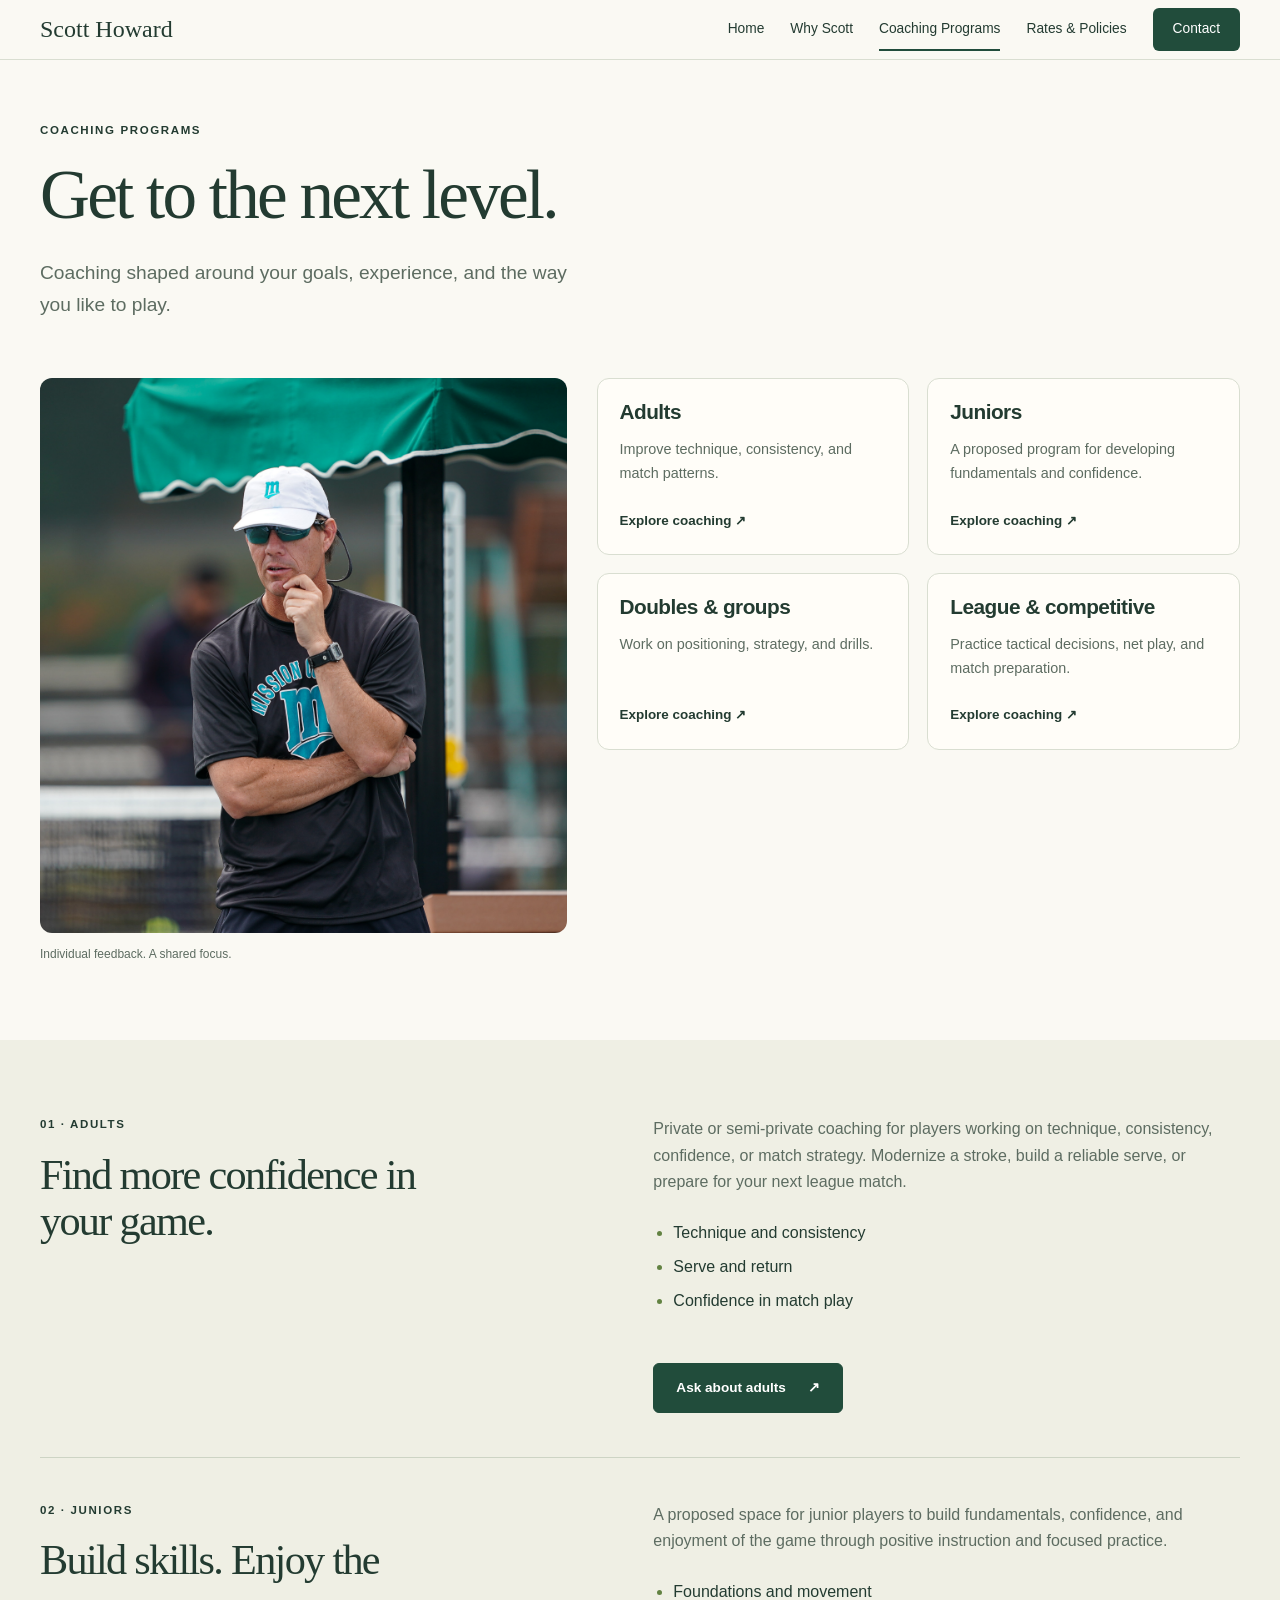
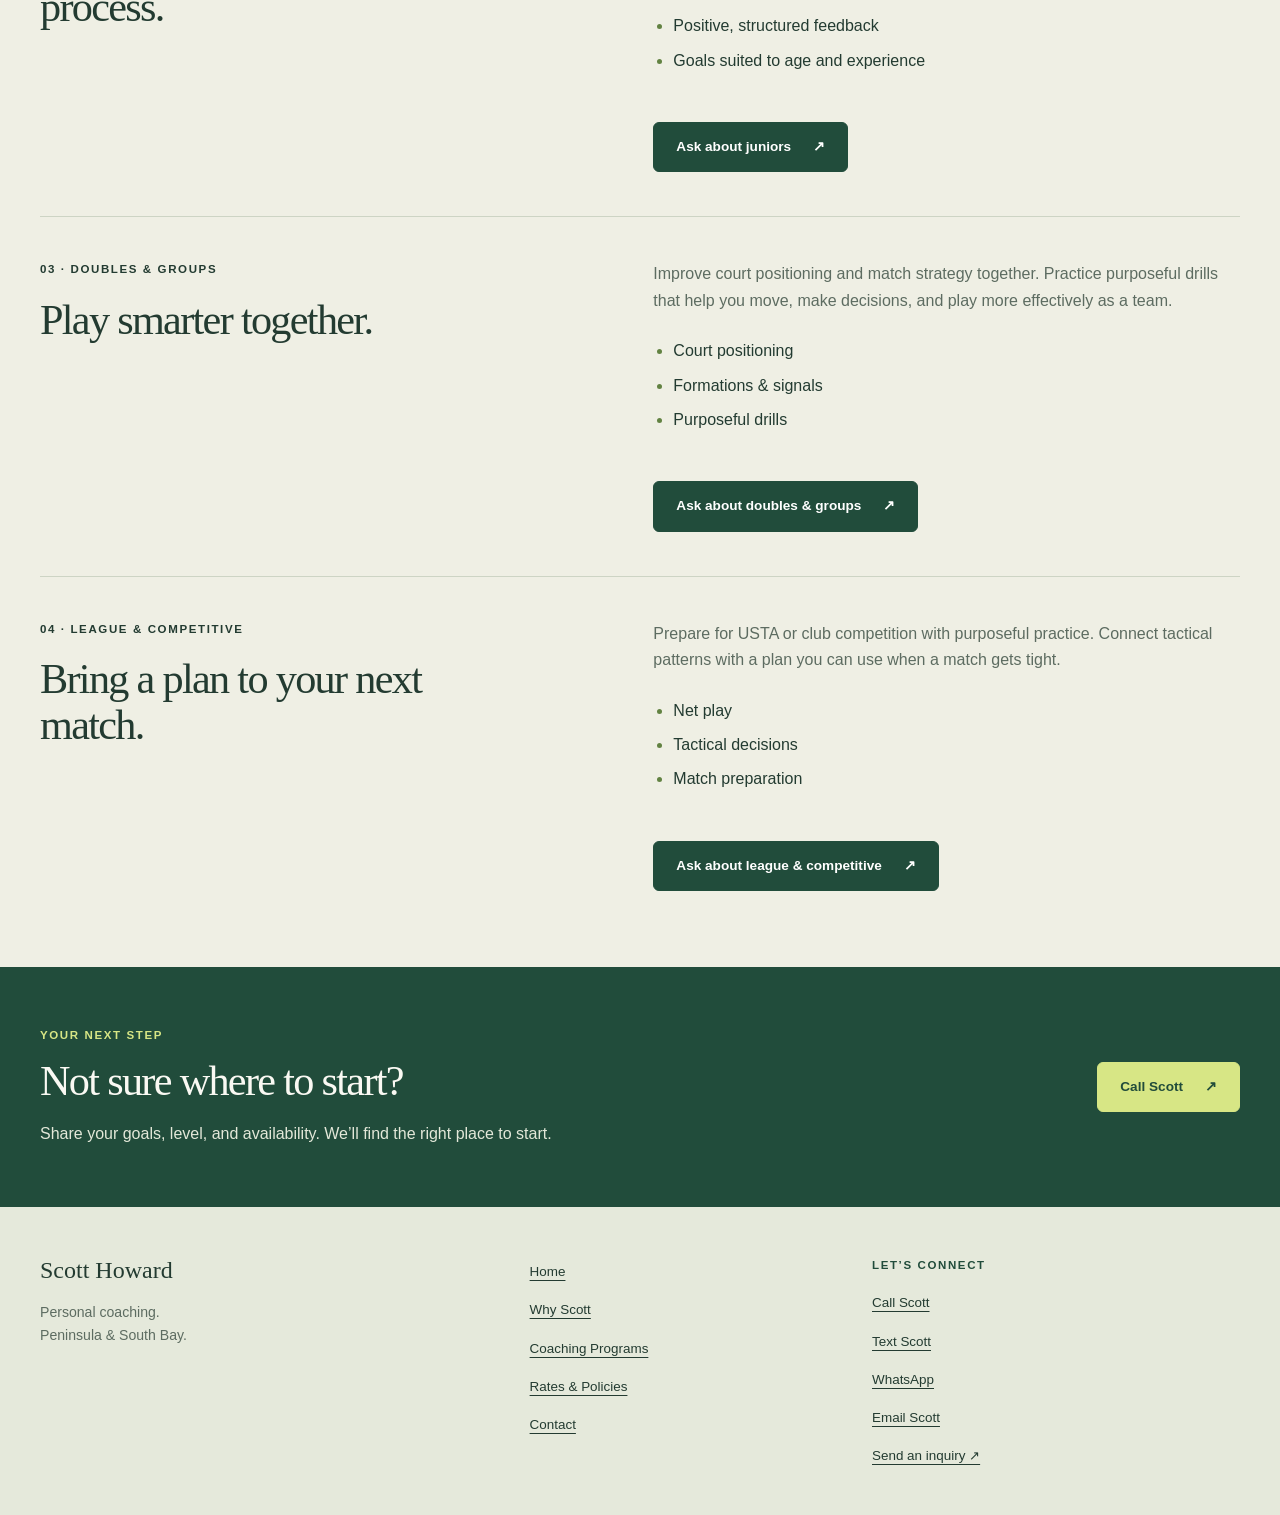
==== commit d50cf637: "feat: simplify site chrome and add sticky navigation" ====
--- a/site/coaching-programs.html
+++ b/site/coaching-programs.html
@@ -12,12 +12,11 @@
 </head>
 <body>
   <a class="skip-link" href="#main">Skip to content</a>
-  <aside class="preview-banner" aria-label="Preview status"><div class="container"><span class="preview-dot" aria-hidden="true"></span><strong>Website sketch</strong><span>Layout & draft content for Scott’s review</span><span class="preview-phase">Stage 1</span><button class="editorial-toggle" type="button" aria-pressed="true" aria-label="Show editorial notes" hidden><span>Editorial notes</span><span class="toggle-track" aria-hidden="true"></span></button></div></aside>
-  <header class="site-header"><div class="container header-layout"><a class="brand" href="index.html" aria-label="Scott Howard Tennis home"><span>Scott Howard<small>TENNIS</small></span></a><nav class="desktop-nav" aria-label="Main navigation"><a href="index.html">Home</a><a href="why-scott.html">Why Scott</a><a href="coaching-programs.html" aria-current="page">Coaching Programs</a><a href="rates-and-policies.html">Rates & Policies</a><a href="contact.html">Contact</a></nav><details class="mobile-menu"><summary>Menu <span aria-hidden="true">☰</span></summary><nav aria-label="Mobile navigation"><a href="index.html">Home</a><a href="why-scott.html">Why Scott</a><a href="coaching-programs.html" aria-current="page">Coaching Programs</a><a href="rates-and-policies.html">Rates & Policies</a><a href="contact.html">Contact</a></nav></details></div></header>
+  <header class="site-header"><div class="container header-layout"><a class="brand" href="index.html" aria-label="Scott Howard Tennis home"><span>Scott Howard</span></a><nav class="desktop-nav" aria-label="Main navigation"><a href="index.html">Home</a><a href="why-scott.html">Why Scott</a><a href="coaching-programs.html" aria-current="page">Coaching Programs</a><a href="rates-and-policies.html">Rates & Policies</a><a href="contact.html">Contact</a></nav><details class="mobile-menu"><summary>Menu <span aria-hidden="true">☰</span></summary><nav aria-label="Mobile navigation"><a href="index.html">Home</a><a href="why-scott.html">Why Scott</a><a href="coaching-programs.html" aria-current="page">Coaching Programs</a><a href="rates-and-policies.html">Rates & Policies</a><a href="contact.html">Contact</a></nav></details></div></header>
   <main id="main"><header class="page-intro"><div class="container"><p class="eyebrow">Coaching programs</p><h1>Get to the next level.</h1><p class="lead">Coaching shaped around your goals, experience, and the way you like to play.</p></div></header><section class="section section-top"><div class="container program-overview"><figure class="photo coaching-photo">
   <img src="assets/images/coaching-4.jpg" alt="Scott Howard watching play on court with one hand resting on his chin" width="4000" height="2660">
   <figcaption>Individual feedback. A shared focus.</figcaption>
-</figure><div class="card-grid audience-grid"><a class="audience-card" href="#adults"><h3>Adults</h3><p>Improve technique, consistency, and match patterns.</p><span class="text-link">Explore coaching <span aria-hidden="true">↗</span></span></a><a class="audience-card" href="#juniors"><h3>Juniors</h3><p>A proposed program for developing fundamentals and confidence.</p><span class="text-link">Explore coaching <span aria-hidden="true">↗</span></span></a><a class="audience-card" href="#doubles-groups"><h3>Doubles & groups</h3><p>Work on positioning, strategy, and drills.</p><span class="text-link">Explore coaching <span aria-hidden="true">↗</span></span></a><a class="audience-card" href="#competitive"><h3>League & competitive</h3><p>Practice tactical decisions, net play, and match preparation.</p><span class="text-link">Explore coaching <span aria-hidden="true">↗</span></span></a></div></div></section><section class="section section-tinted"><div class="container program-sections"><article id="adults" class="program-detail"><div><p class="eyebrow">01 · Adults</p><h2>Find more confidence in your game.</h2></div><div class="prose"><p>Private or semi-private coaching for players working on technique, consistency, confidence, or match strategy. Modernize a stroke, build a reliable serve, or prepare for your next league match.</p><ul class="check-list"><li>Technique and consistency</li><li>Serve and return</li><li>Confidence in match play</li></ul><p data-editorial-note class="draft-note"><span>To confirm</span> Lesson format and courts will be confirmed with Scott.</p><a class="button" href="contact.html#inquiry">Ask about adults<span aria-hidden="true">↗</span></a></div></article><article id="juniors" class="program-detail"><div><p class="eyebrow">02 · Juniors</p><h2>Build skills. Enjoy the process.</h2></div><div class="prose"><p>A proposed space for junior players to build fundamentals, confidence, and enjoyment of the game through positive instruction and focused practice.</p><ul class="check-list"><li>Foundations and movement</li><li>Positive, structured feedback</li><li>Goals suited to age and experience</li></ul><p data-editorial-note class="draft-note"><span>To confirm</span> Scott needs to confirm junior coaching, age ranges, formats, and how parents are involved.</p><a class="button" href="contact.html#inquiry">Ask about juniors<span aria-hidden="true">↗</span></a></div></article><article id="doubles-groups" class="program-detail"><div><p class="eyebrow">03 · Doubles & groups</p><h2>Play smarter together.</h2></div><div class="prose"><p>Improve court positioning and match strategy together. Practice purposeful drills that help you move, make decisions, and play more effectively as a team.</p><ul class="check-list"><li>Court positioning</li><li>Formations &amp; signals</li><li>Purposeful drills</li></ul><p data-editorial-note class="draft-note"><span>To confirm</span> Typical group size, pricing, and available courts need confirmation.</p><a class="button" href="contact.html#inquiry">Ask about doubles & groups<span aria-hidden="true">↗</span></a></div></article><article id="competitive" class="program-detail"><div><p class="eyebrow">04 · League & competitive</p><h2>Bring a plan to your next match.</h2></div><div class="prose"><p>Prepare for USTA or club competition with purposeful practice. Connect tactical patterns with a plan you can use when a match gets tight.</p><ul class="check-list"><li>Net play</li><li>Tactical decisions</li><li>Match preparation</li></ul><p data-editorial-note class="draft-note"><span>To confirm</span> Confirm formats and any match-coaching availability.</p><a class="button" href="contact.html#inquiry">Ask about league & competitive<span aria-hidden="true">↗</span></a></div></article></div></section><section class="cta-section"><div class="container cta-layout"><div><p class="eyebrow">Your next step</p><h2>Not sure where to start?</h2><p>Share your goals, level, and availability. We’ll find the right place to start.</p></div><a class="button" href="tel:+16502813680">Call Scott<span aria-hidden="true">↗</span></a></div></section></main>
-  <footer class="site-footer"><div class="container"><div class="footer-main"><div><a class="footer-brand" href="index.html">Scott Howard Tennis</a><p>Personal coaching.<br>Peninsula & South Bay.</p></div><nav class="footer-nav" aria-label="Footer navigation"><a href="index.html">Home</a><a href="why-scott.html">Why Scott</a><a href="coaching-programs.html">Coaching Programs</a><a href="rates-and-policies.html">Rates & Policies</a><a href="contact.html">Contact</a></nav><div class="footer-contact"><p class="eyebrow">Let’s connect</p><div class="footer-contact-links"><a class="contact-link" href="tel:+16502813680">Call Scott</a><a class="contact-link" href="sms:+16502813680">Text Scott</a><a class="contact-link" href="https://wa.me/16502813680?text=Hi%20Scott%2C%20I%27d%20like%20to%20ask%20about%20tennis%20coaching.%20My%20level%2C%20goals%2C%20preferred%20location%2C%20and%20availability%20are%3A">WhatsApp</a><a class="contact-link" href="mailto:jscottiehoward61@yahoo.com?subject=Tennis%20coaching%20inquiry">Email Scott</a><a href="contact.html#inquiry">Send an inquiry ↗</a></div><p data-editorial-note class="small">WhatsApp availability to confirm.<br>Google and Yelp profiles to follow.</p></div></div><div class="footer-bottom" data-editorial-note><span>Draft content. Contact features are previews.</span></div></div></footer>
+</figure><div class="card-grid audience-grid"><a class="audience-card" href="#adults"><h3>Adults</h3><p>Improve technique, consistency, and match patterns.</p><span class="text-link">Explore coaching <span aria-hidden="true">↗</span></span></a><a class="audience-card" href="#juniors"><h3>Juniors</h3><p>A proposed program for developing fundamentals and confidence.</p><span class="text-link">Explore coaching <span aria-hidden="true">↗</span></span></a><a class="audience-card" href="#doubles-groups"><h3>Doubles & groups</h3><p>Work on positioning, strategy, and drills.</p><span class="text-link">Explore coaching <span aria-hidden="true">↗</span></span></a><a class="audience-card" href="#competitive"><h3>League & competitive</h3><p>Practice tactical decisions, net play, and match preparation.</p><span class="text-link">Explore coaching <span aria-hidden="true">↗</span></span></a></div></div></section><section class="section section-tinted"><div class="container program-sections"><article id="adults" class="program-detail"><div><p class="eyebrow">01 · Adults</p><h2>Find more confidence in your game.</h2></div><div class="prose"><p>Private or semi-private coaching for players working on technique, consistency, confidence, or match strategy. Modernize a stroke, build a reliable serve, or prepare for your next league match.</p><ul class="check-list"><li>Technique and consistency</li><li>Serve and return</li><li>Confidence in match play</li></ul><a class="button" href="contact.html#inquiry">Ask about adults<span aria-hidden="true">↗</span></a></div></article><article id="juniors" class="program-detail"><div><p class="eyebrow">02 · Juniors</p><h2>Build skills. Enjoy the process.</h2></div><div class="prose"><p>A proposed space for junior players to build fundamentals, confidence, and enjoyment of the game through positive instruction and focused practice.</p><ul class="check-list"><li>Foundations and movement</li><li>Positive, structured feedback</li><li>Goals suited to age and experience</li></ul><a class="button" href="contact.html#inquiry">Ask about juniors<span aria-hidden="true">↗</span></a></div></article><article id="doubles-groups" class="program-detail"><div><p class="eyebrow">03 · Doubles & groups</p><h2>Play smarter together.</h2></div><div class="prose"><p>Improve court positioning and match strategy together. Practice purposeful drills that help you move, make decisions, and play more effectively as a team.</p><ul class="check-list"><li>Court positioning</li><li>Formations &amp; signals</li><li>Purposeful drills</li></ul><a class="button" href="contact.html#inquiry">Ask about doubles & groups<span aria-hidden="true">↗</span></a></div></article><article id="competitive" class="program-detail"><div><p class="eyebrow">04 · League & competitive</p><h2>Bring a plan to your next match.</h2></div><div class="prose"><p>Prepare for USTA or club competition with purposeful practice. Connect tactical patterns with a plan you can use when a match gets tight.</p><ul class="check-list"><li>Net play</li><li>Tactical decisions</li><li>Match preparation</li></ul><a class="button" href="contact.html#inquiry">Ask about league & competitive<span aria-hidden="true">↗</span></a></div></article></div></section><section class="cta-section"><div class="container cta-layout"><div><p class="eyebrow">Your next step</p><h2>Not sure where to start?</h2><p>Share your goals, level, and availability. We’ll find the right place to start.</p></div><a class="button" href="tel:+16502813680">Call Scott<span aria-hidden="true">↗</span></a></div></section></main>
+  <footer class="site-footer"><div class="container"><div class="footer-main"><div><a class="footer-brand" href="index.html">Scott Howard</a><p>Personal coaching.<br>Peninsula & South Bay.</p></div><nav class="footer-nav" aria-label="Footer navigation"><a href="index.html">Home</a><a href="why-scott.html">Why Scott</a><a href="coaching-programs.html">Coaching Programs</a><a href="rates-and-policies.html">Rates & Policies</a><a href="contact.html">Contact</a></nav><div class="footer-contact"><p class="eyebrow">Let’s connect</p><div class="footer-contact-links"><a class="contact-link" href="tel:+16502813680">Call Scott</a><a class="contact-link" href="sms:+16502813680">Text Scott</a><a class="contact-link" href="https://wa.me/16502813680?text=Hi%20Scott%2C%20I%27d%20like%20to%20ask%20about%20tennis%20coaching.%20My%20level%2C%20goals%2C%20preferred%20location%2C%20and%20availability%20are%3A">WhatsApp</a><a class="contact-link" href="mailto:jscottiehoward61@yahoo.com?subject=Tennis%20coaching%20inquiry">Email Scott</a><a href="contact.html#inquiry">Send an inquiry ↗</a></div></div></div></div></footer>
 </body>
 </html>
--- a/site/assets/css/styles.css
+++ b/site/assets/css/styles.css
@@ -8,10 +8,10 @@
   --lime: #d7e685;
   --draft: #7e5128;
   --radius: 12px;
-  --editorial-bar-height: 80px;
+  --header-height: 60px;
 }
 * { box-sizing: border-box; }
-html { scroll-behavior: smooth; scroll-padding-top: calc(var(--editorial-bar-height) + 24px); }
+html { scroll-behavior: smooth; scroll-padding-top: calc(var(--header-height) + 24px); }
 body { margin: 0; background: var(--paper); color: var(--ink); font-family: -apple-system, BlinkMacSystemFont, 'Segoe UI', sans-serif; font-size: 16px; line-height: 1.65; }
 a { color: inherit; text-underline-offset: 4px; }
 a:hover { text-decoration-thickness: 2px; }
@@ -32,28 +32,12 @@
 .lead { font-size: clamp(1.05rem, 1.6vw, 1.2rem); color: var(--muted); max-width: 560px; }
 .small { font-size: .82rem; }
 .muted { color: var(--muted); }
-.preview-banner { position: sticky; top: 0; z-index: 6; background: var(--green); color: #fff; font-size: .75rem; }
-.preview-banner .container { display: flex; flex-wrap: wrap; align-items: center; gap: 12px; padding-block: 10px; }
-.preview-dot { width: 7px; height: 7px; border-radius: 50%; background: var(--lime); flex-shrink: 0; }
-.preview-phase { margin-left: auto; color: var(--lime); }
-.editorial-toggle { display: inline-flex; align-items: center; gap: 10px; min-height: 36px; padding: 6px 10px; border: 1px solid #799385; border-radius: 6px; background: transparent; color: #fff; font-size: .75rem; cursor: pointer; }
-.editorial-toggle[hidden] { display: none; }
-.editorial-toggle:hover { background: #ffffff14; }
-.editorial-toggle:focus-visible { outline-color: var(--lime); }
-.toggle-track { display: inline-block; width: 30px; height: 18px; padding: 3px; border-radius: 20px; background: #718176; }
-.toggle-track::after { content: ''; display: block; width: 12px; height: 12px; border-radius: 50%; background: #fff; }
-.editorial-toggle[aria-pressed="true"] .toggle-track { background: var(--lime); }
-.editorial-toggle[aria-pressed="true"] .toggle-track::after { transform: translateX(12px); background: var(--green); }
-[data-editorial-placeholder] { display: none; }
-html[data-editorial-notes-hidden] [data-editorial-note] { display: none !important; }
-html[data-editorial-notes-hidden] [data-editorial-placeholder] { display: inline; }
-.site-header { border-bottom: 1px solid var(--line); }
-.header-layout { display: flex; align-items: center; justify-content: space-between; gap: 24px; min-height: 100px; }
-.brand { display: flex; gap: 12px; align-items: center; text-decoration: none; font-size: 1.3rem; font-weight: 600; letter-spacing: -.03em; line-height: 1.2; }
-.brand small { display: block; font-size: .62rem; letter-spacing: .25em; margin-top: 6px; }
+.site-header { position: sticky; top: 0; z-index: 6; background: var(--paper); border-bottom: 1px solid var(--line); }
+.header-layout { display: flex; align-items: center; justify-content: space-between; gap: 24px; padding-block: 8px; }
+.brand { display: flex; gap: 12px; align-items: center; font: 1.5rem Georgia, serif; text-decoration: none; }
 .desktop-nav { display: flex; align-items: center; gap: 26px; }
-.desktop-nav a { font-size: .86rem; text-decoration: none; padding-block: 12px; }
-.desktop-nav a[aria-current] { box-shadow: 0 2px 0 var(--green); }
+.desktop-nav a { font-size: .86rem; text-decoration: none; padding-block: 10px; }
+.desktop-nav a[aria-current] { box-shadow: inset 0 -2px 0 var(--green); }
 .desktop-nav a:last-child { background: var(--green); color: #fff; padding: 10px 20px; border-radius: 6px; box-shadow: none; }
 .mobile-menu { display: none; }
 .hero { padding-block: 66px 72px; }
@@ -264,6 +248,7 @@
   .split-layout, .contact-layout { gap: 36px; }
 }
 @media (max-width: 780px) {
+  :root { --header-height: 84px; }
   .interest-select-control.has-selection-summary select {
     position: absolute;
     inset: 0;
@@ -329,10 +314,6 @@
 }
 @media (max-width: 480px) {
   .container { width: calc(100% - 36px); }
-  .preview-banner .container { gap: 8px; flex-wrap: wrap; padding-block: 8px; }
-  .preview-banner .container > span:not([class]) { flex-basis: calc(100% - 20px); padding-left: 15px; order: 2; }
-  .preview-phase { font-size: .68rem; }
-  .editorial-toggle { margin-left: auto; min-height: 44px; }
   h1 { font-size: 2.65rem; }
   .audience-grid, .program-overview .audience-grid, .contact-methods { grid-template-columns: 1fr; }
   .audience-card { padding: 24px; }
@@ -350,49 +331,3 @@
   html { scroll-behavior: auto; }
   * { transition: none !important; }
 }
-
-/* Editorial commentary uses a shared sticky-note treatment, including inline notes. */
-@font-face {
-  font-family: 'Caveat';
-  src: url('../fonts/Caveat.ttf') format('truetype');
-  font-style: normal;
-  font-weight: 400 700;
-  font-display: swap;
-}
-[data-editorial-note] {
-  position: relative;
-  max-width: 100%;
-  margin-block: 16px;
-  padding: 20px 18px 14px;
-  border: 0;
-  border-radius: 2px 2px 12px 2px;
-  background: #fff0a6;
-  box-shadow: 2px 4px 7px #233b3126;
-  color: #584326 !important;
-  font: 500 1.25rem/1.25 'Caveat', 'Bradley Hand', cursive !important;
-  letter-spacing: normal;
-  text-transform: none;
-  overflow-wrap: anywhere;
-}
-[data-editorial-note]::before {
-  content: 'Editorial note';
-  display: block;
-  margin-bottom: 5px;
-  font-size: 1rem;
-  font-weight: 700;
-}
-[data-editorial-note]::after {
-  content: '';
-  position: absolute;
-  top: -7px;
-  left: calc(50% - 24px);
-  width: 48px;
-  height: 14px;
-  background: #e9dcbaaa;
-  transform: rotate(-3deg);
-  pointer-events: none;
-}
-span[data-editorial-note] { display: inline-block; vertical-align: middle; margin: 10px 6px; padding: 14px 12px 10px; }
-[data-editorial-note] > p, [data-editorial-note] > span { color: inherit; font: inherit; }
-[data-editorial-note] > summary { padding-block: 4px; }
-.footer-bottom[data-editorial-note] { display: block; margin-bottom: 0; }
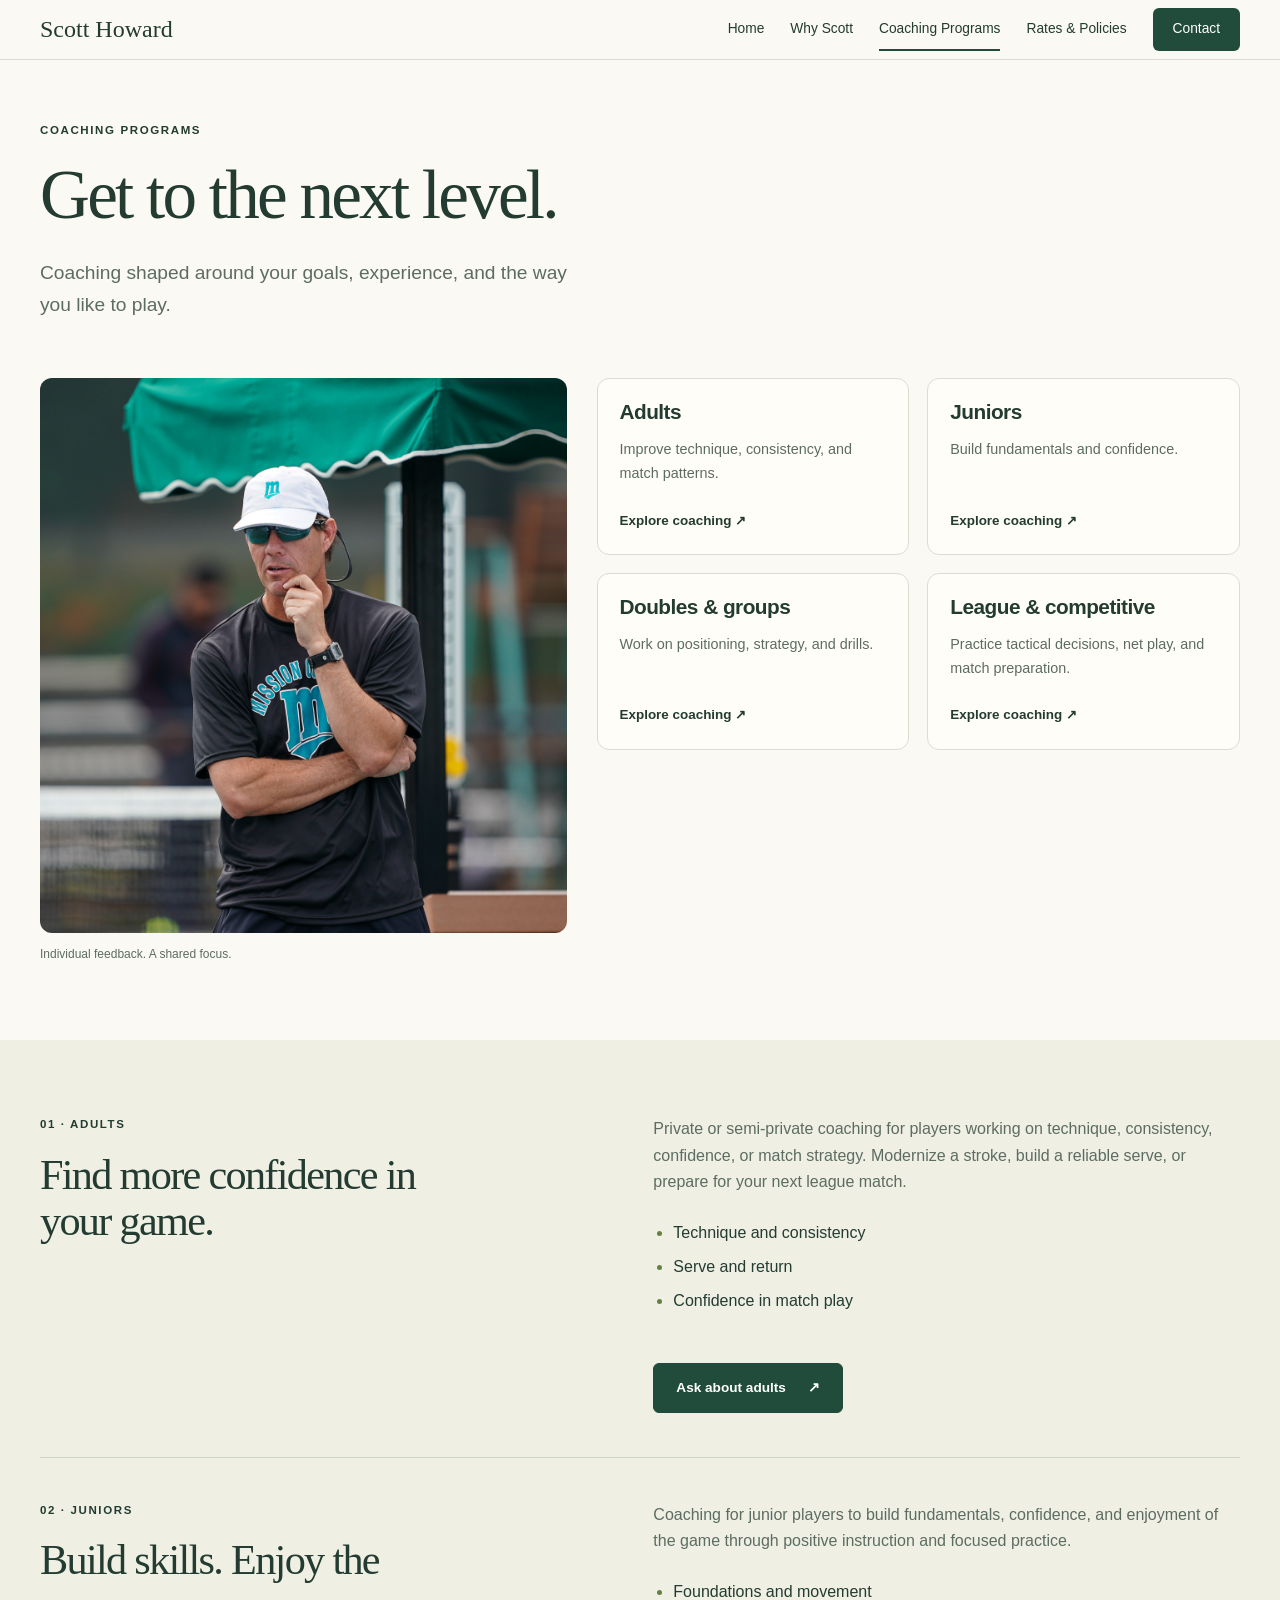
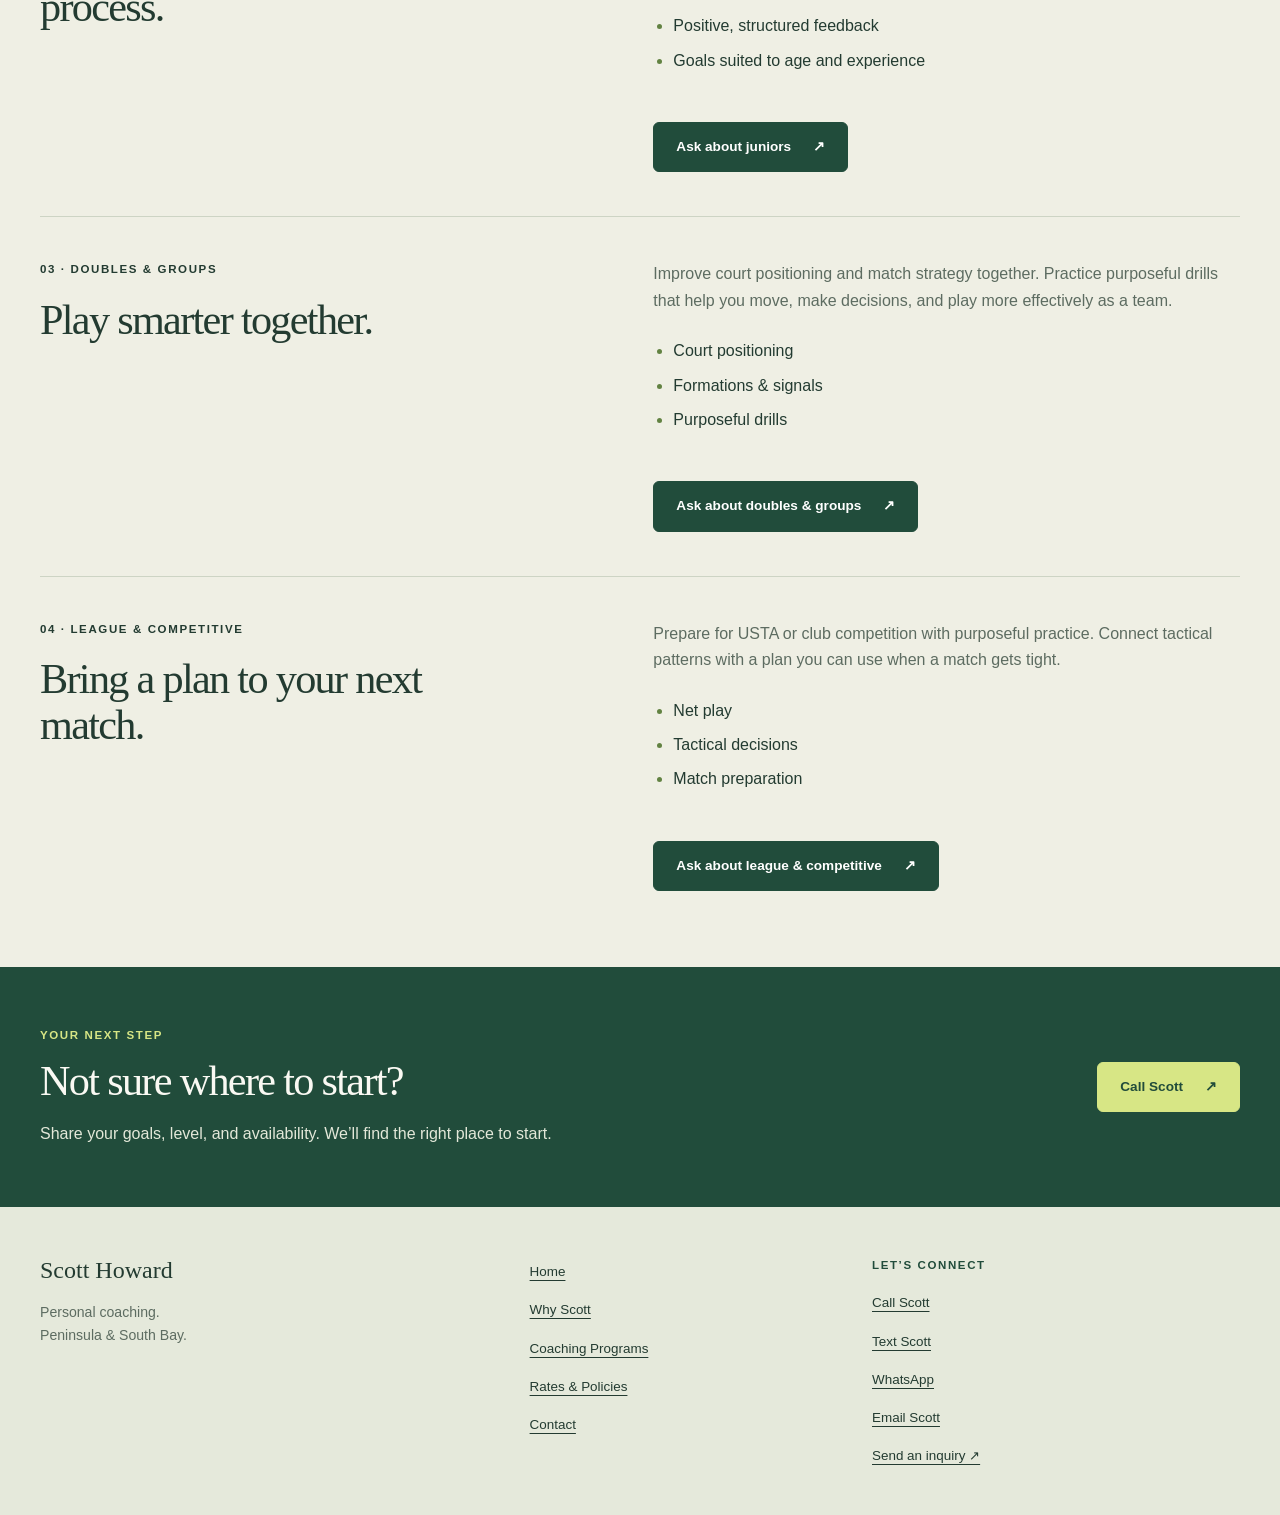
==== commit db818fda: "feat: prepare website for custom-domain launch" ====
--- a/site/coaching-programs.html
+++ b/site/coaching-programs.html
@@ -3,11 +3,12 @@
 <head>
   <meta charset="utf-8">
   <meta name="viewport" content="width=device-width, initial-scale=1">
-  <meta name="robots" content="noindex, nofollow">
-  <meta name="description" content="Layout preview for Scott Howard Tennis: personal coaching on the Peninsula and South Bay. Draft content for review.">
-  <title>Coaching Programs — Scott Howard Tennis · Preview</title>
+  <meta name="description" content="Explore tennis coaching for adults, juniors, doubles teams, groups, and competitive players with Scott Howard.">
+  <title>Coaching Programs — Scott Howard Tennis</title>
+  <link rel="canonical" href="https://scotthowardtennis.com/coaching-programs.html">
   <link rel="icon" href="assets/favicon.svg" type="image/svg+xml">
   <link rel="stylesheet" href="assets/css/styles.css">
+  <script src="assets/js/analytics.js" defer></script>
   <script src="assets/js/site.js" defer></script>
 </head>
 <body>
@@ -16,7 +17,7 @@
   <main id="main"><header class="page-intro"><div class="container"><p class="eyebrow">Coaching programs</p><h1>Get to the next level.</h1><p class="lead">Coaching shaped around your goals, experience, and the way you like to play.</p></div></header><section class="section section-top"><div class="container program-overview"><figure class="photo coaching-photo">
   <img src="assets/images/coaching-4.jpg" alt="Scott Howard watching play on court with one hand resting on his chin" width="4000" height="2660">
   <figcaption>Individual feedback. A shared focus.</figcaption>
-</figure><div class="card-grid audience-grid"><a class="audience-card" href="#adults"><h3>Adults</h3><p>Improve technique, consistency, and match patterns.</p><span class="text-link">Explore coaching <span aria-hidden="true">↗</span></span></a><a class="audience-card" href="#juniors"><h3>Juniors</h3><p>A proposed program for developing fundamentals and confidence.</p><span class="text-link">Explore coaching <span aria-hidden="true">↗</span></span></a><a class="audience-card" href="#doubles-groups"><h3>Doubles & groups</h3><p>Work on positioning, strategy, and drills.</p><span class="text-link">Explore coaching <span aria-hidden="true">↗</span></span></a><a class="audience-card" href="#competitive"><h3>League & competitive</h3><p>Practice tactical decisions, net play, and match preparation.</p><span class="text-link">Explore coaching <span aria-hidden="true">↗</span></span></a></div></div></section><section class="section section-tinted"><div class="container program-sections"><article id="adults" class="program-detail"><div><p class="eyebrow">01 · Adults</p><h2>Find more confidence in your game.</h2></div><div class="prose"><p>Private or semi-private coaching for players working on technique, consistency, confidence, or match strategy. Modernize a stroke, build a reliable serve, or prepare for your next league match.</p><ul class="check-list"><li>Technique and consistency</li><li>Serve and return</li><li>Confidence in match play</li></ul><a class="button" href="contact.html#inquiry">Ask about adults<span aria-hidden="true">↗</span></a></div></article><article id="juniors" class="program-detail"><div><p class="eyebrow">02 · Juniors</p><h2>Build skills. Enjoy the process.</h2></div><div class="prose"><p>A proposed space for junior players to build fundamentals, confidence, and enjoyment of the game through positive instruction and focused practice.</p><ul class="check-list"><li>Foundations and movement</li><li>Positive, structured feedback</li><li>Goals suited to age and experience</li></ul><a class="button" href="contact.html#inquiry">Ask about juniors<span aria-hidden="true">↗</span></a></div></article><article id="doubles-groups" class="program-detail"><div><p class="eyebrow">03 · Doubles & groups</p><h2>Play smarter together.</h2></div><div class="prose"><p>Improve court positioning and match strategy together. Practice purposeful drills that help you move, make decisions, and play more effectively as a team.</p><ul class="check-list"><li>Court positioning</li><li>Formations &amp; signals</li><li>Purposeful drills</li></ul><a class="button" href="contact.html#inquiry">Ask about doubles & groups<span aria-hidden="true">↗</span></a></div></article><article id="competitive" class="program-detail"><div><p class="eyebrow">04 · League & competitive</p><h2>Bring a plan to your next match.</h2></div><div class="prose"><p>Prepare for USTA or club competition with purposeful practice. Connect tactical patterns with a plan you can use when a match gets tight.</p><ul class="check-list"><li>Net play</li><li>Tactical decisions</li><li>Match preparation</li></ul><a class="button" href="contact.html#inquiry">Ask about league & competitive<span aria-hidden="true">↗</span></a></div></article></div></section><section class="cta-section"><div class="container cta-layout"><div><p class="eyebrow">Your next step</p><h2>Not sure where to start?</h2><p>Share your goals, level, and availability. We’ll find the right place to start.</p></div><a class="button" href="tel:+16502813680">Call Scott<span aria-hidden="true">↗</span></a></div></section></main>
-  <footer class="site-footer"><div class="container"><div class="footer-main"><div><a class="footer-brand" href="index.html">Scott Howard</a><p>Personal coaching.<br>Peninsula & South Bay.</p></div><nav class="footer-nav" aria-label="Footer navigation"><a href="index.html">Home</a><a href="why-scott.html">Why Scott</a><a href="coaching-programs.html">Coaching Programs</a><a href="rates-and-policies.html">Rates & Policies</a><a href="contact.html">Contact</a></nav><div class="footer-contact"><p class="eyebrow">Let’s connect</p><div class="footer-contact-links"><a class="contact-link" href="tel:+16502813680">Call Scott</a><a class="contact-link" href="sms:+16502813680">Text Scott</a><a class="contact-link" href="https://wa.me/16502813680?text=Hi%20Scott%2C%20I%27d%20like%20to%20ask%20about%20tennis%20coaching.%20My%20level%2C%20goals%2C%20preferred%20location%2C%20and%20availability%20are%3A">WhatsApp</a><a class="contact-link" href="mailto:jscottiehoward61@yahoo.com?subject=Tennis%20coaching%20inquiry">Email Scott</a><a href="contact.html#inquiry">Send an inquiry ↗</a></div></div></div></div></footer>
+</figure><div class="card-grid audience-grid"><a class="audience-card" href="#adults"><h3>Adults</h3><p>Improve technique, consistency, and match patterns.</p><span class="text-link">Explore coaching <span aria-hidden="true">↗</span></span></a><a class="audience-card" href="#juniors"><h3>Juniors</h3><p>Build fundamentals and confidence.</p><span class="text-link">Explore coaching <span aria-hidden="true">↗</span></span></a><a class="audience-card" href="#doubles-groups"><h3>Doubles & groups</h3><p>Work on positioning, strategy, and drills.</p><span class="text-link">Explore coaching <span aria-hidden="true">↗</span></span></a><a class="audience-card" href="#competitive"><h3>League & competitive</h3><p>Practice tactical decisions, net play, and match preparation.</p><span class="text-link">Explore coaching <span aria-hidden="true">↗</span></span></a></div></div></section><section class="section section-tinted"><div class="container program-sections"><article id="adults" class="program-detail"><div><p class="eyebrow">01 · Adults</p><h2>Find more confidence in your game.</h2></div><div class="prose"><p>Private or semi-private coaching for players working on technique, consistency, confidence, or match strategy. Modernize a stroke, build a reliable serve, or prepare for your next league match.</p><ul class="check-list"><li>Technique and consistency</li><li>Serve and return</li><li>Confidence in match play</li></ul><a class="button" href="contact.html#inquiry">Ask about adults<span aria-hidden="true">↗</span></a></div></article><article id="juniors" class="program-detail"><div><p class="eyebrow">02 · Juniors</p><h2>Build skills. Enjoy the process.</h2></div><div class="prose"><p>Coaching for junior players to build fundamentals, confidence, and enjoyment of the game through positive instruction and focused practice.</p><ul class="check-list"><li>Foundations and movement</li><li>Positive, structured feedback</li><li>Goals suited to age and experience</li></ul><a class="button" href="contact.html#inquiry">Ask about juniors<span aria-hidden="true">↗</span></a></div></article><article id="doubles-groups" class="program-detail"><div><p class="eyebrow">03 · Doubles & groups</p><h2>Play smarter together.</h2></div><div class="prose"><p>Improve court positioning and match strategy together. Practice purposeful drills that help you move, make decisions, and play more effectively as a team.</p><ul class="check-list"><li>Court positioning</li><li>Formations &amp; signals</li><li>Purposeful drills</li></ul><a class="button" href="contact.html#inquiry">Ask about doubles & groups<span aria-hidden="true">↗</span></a></div></article><article id="competitive" class="program-detail"><div><p class="eyebrow">04 · League & competitive</p><h2>Bring a plan to your next match.</h2></div><div class="prose"><p>Prepare for USTA or club competition with purposeful practice. Connect tactical patterns with a plan you can use when a match gets tight.</p><ul class="check-list"><li>Net play</li><li>Tactical decisions</li><li>Match preparation</li></ul><a class="button" href="contact.html#inquiry">Ask about league & competitive<span aria-hidden="true">↗</span></a></div></article></div></section><section class="cta-section"><div class="container cta-layout"><div><p class="eyebrow">Your next step</p><h2>Not sure where to start?</h2><p>Share your goals, level, and availability. We’ll find the right place to start.</p></div><a class="button" href="tel:+16502813680" data-analytics-method="call">Call Scott<span aria-hidden="true">↗</span></a></div></section></main>
+  <footer class="site-footer"><div class="container"><div class="footer-main"><div><a class="footer-brand" href="index.html">Scott Howard</a><p>Personal coaching.<br>Peninsula & South Bay.</p></div><nav class="footer-nav" aria-label="Footer navigation"><a href="index.html">Home</a><a href="why-scott.html">Why Scott</a><a href="coaching-programs.html">Coaching Programs</a><a href="rates-and-policies.html">Rates & Policies</a><a href="contact.html">Contact</a></nav><div class="footer-contact"><p class="eyebrow">Let’s connect</p><div class="footer-contact-links"><a class="contact-link" href="tel:+16502813680" data-analytics-method="call">Call Scott</a><a class="contact-link" href="sms:+16502813680" data-analytics-method="text">Text Scott</a><a class="contact-link" href="https://wa.me/16502813680?text=Hi%20Scott%2C%20I%27d%20like%20to%20ask%20about%20tennis%20coaching.%20My%20level%2C%20goals%2C%20preferred%20location%2C%20and%20availability%20are%3A" data-analytics-method="whatsapp">WhatsApp</a><a class="contact-link" href="mailto:jscottiehoward61@yahoo.com?subject=Tennis%20coaching%20inquiry" data-analytics-method="email">Email Scott</a><a href="contact.html#inquiry">Send an inquiry ↗</a></div></div></div></div></footer>
 </body>
 </html>
--- a/site/assets/css/styles.css
+++ b/site/assets/css/styles.css
@@ -120,7 +120,7 @@
 .audience-card:hover { border-color: var(--green); background: #f4f5e9; }
 .card-number { font-size: .73rem; color: var(--muted); padding-bottom: 30px; }
 .audience-card p { font-size: .9rem; color: var(--muted); margin-top: 14px; margin-bottom: 24px; }
-.text-link { font-size: .84rem; font-weight: 600; }
+.text-link, .competition-details summary { font-size: .84rem; font-weight: 600; }
 .contact-link { display: inline-flex; align-items: center; min-height: 44px; }
 .audience-card .text-link { margin-top: auto; }
 .draft-note { font-size: .8rem; color: var(--draft); margin-top: 20px; }
@@ -171,6 +171,10 @@
 .timeline-item h3 { margin-top: 14px; font-size: 1.6rem; font-family: Georgia, serif; font-weight: 400; }
 .timeline-item p { color: var(--muted); }
 .timeline-item .text-link { display: inline-block; margin-top: 14px; }
+.competition-details { margin-top: 14px; }
+.competition-details summary { color: var(--green); }
+.competition-details .plain-list { margin-top: 12px; }
+.timeline-item p + p { margin-top: 16px; }
 .program-overview { display: grid; grid-template-columns: .9fr 1.1fr; gap: 30px; align-items: start; }
 .program-overview .audience-grid { grid-template-columns: repeat(2, 1fr); }
 .program-overview .audience-card { padding: 22px; }
@@ -187,6 +191,17 @@
 .info-card h2 { font-size: 2rem; margin-block: 16px 24px; }
 .info-card > p:not(.eyebrow) { color: var(--muted); }
 .info-card h3 + p { margin-top: 12px; }
+.locations-card { grid-column: 1 / -1; }
+.location-maps { display: grid; grid-template-columns: repeat(2, minmax(0, 1fr)); gap: 20px; }
+.payment-policy { margin-top: 24px; padding-top: 20px; border-top: 1px solid var(--line); }
+.location-map figcaption { margin-bottom: 8px; color: var(--muted); font-size: .86rem; }
+.location-map-preview { position: relative; overflow: hidden; border: 1px solid var(--line); border-radius: 8px; }
+.location-map iframe { display: block; width: 100%; height: 280px; border: 0; pointer-events: none; }
+.location-map-link { position: absolute; inset: 0; display: flex; justify-content: flex-end; align-items: flex-start; padding: 12px; text-decoration: none; }
+.location-map-link span { padding: 8px 12px; border-radius: 5px; background: var(--paper); color: var(--green); font-size: .8rem; box-shadow: 0 2px 8px #0002; }
+.location-map-link:hover span { background: var(--lime); }
+.location-map-link:focus-visible { outline: 3px solid var(--green); outline-offset: -3px; }
+
 .payment-alternatives { margin-bottom: 16px; }
 .payment-alternatives p { color: var(--muted); }
 .rate-list { display: grid; grid-template-columns: minmax(0, 1fr) max-content max-content; column-gap: 12px; margin: 0; }
@@ -207,6 +222,9 @@
 .contact-layout h2 { margin-block: 14px 20px; }
 .contact-layout > div > p:not(.eyebrow) { color: var(--muted); }
 .contact-photo img { max-height: 760px; object-position: center top; }
+.inquiry-form { margin-top: 28px; }
+.inquiry-form iframe { display: block; width: 100%; border: 0; }
+.inquiry-form > p { margin-top: 12px; }
 .form-preview { margin-top: 28px; }
 .form-preview .draft-note { margin-bottom: 24px; }
 fieldset { border: 0; padding: 0; margin: 0; min-width: 0; }
@@ -306,7 +324,7 @@
   .timeline-item { grid-template-columns: 1fr; gap: 18px; }
   .program-detail { padding-block: 36px; }
   .program-detail h2 { max-width: 560px; }
-  .rates-grid { grid-template-columns: 1fr; }
+  .rates-grid, .location-maps { grid-template-columns: 1fr; }
   .contact-photo { max-width: 440px; }
   .footer-main { grid-template-columns: 1fr 1fr; gap: 32px; }
   .footer-contact { grid-column: 1 / -1; }
